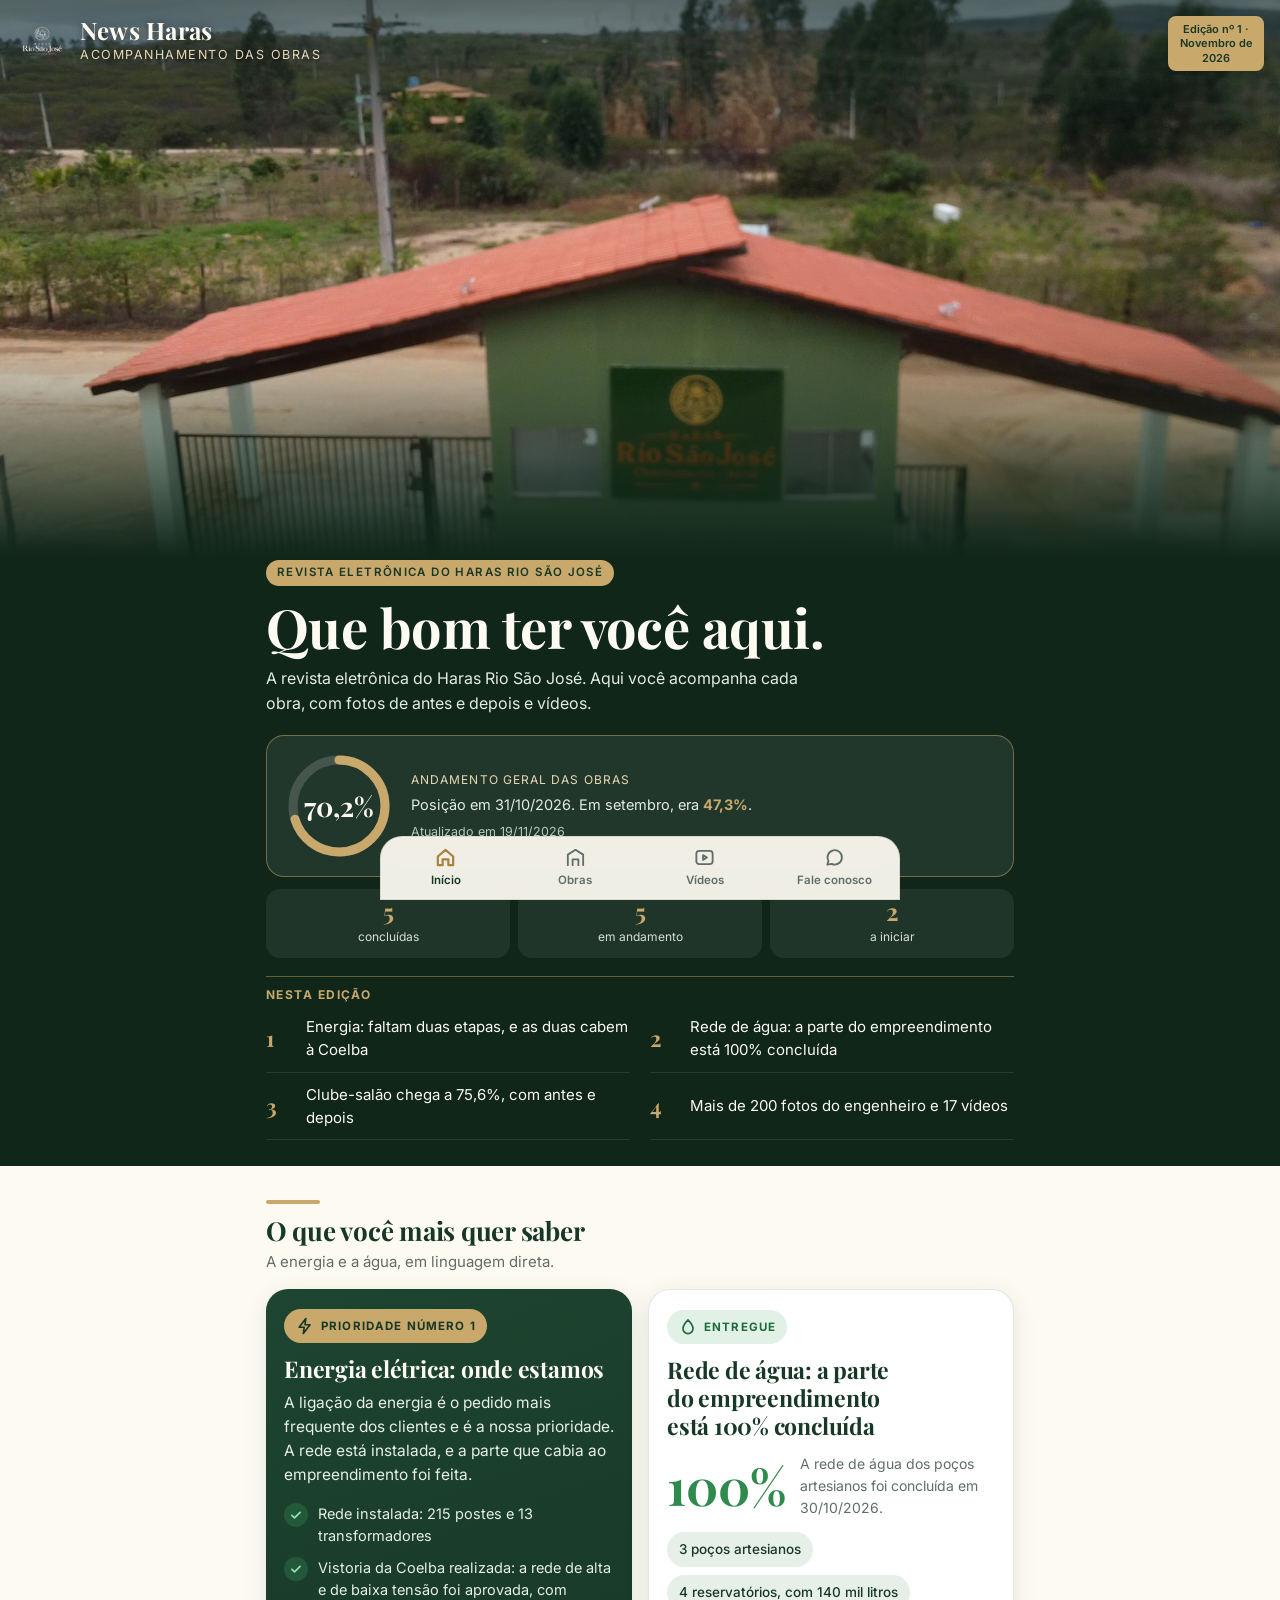
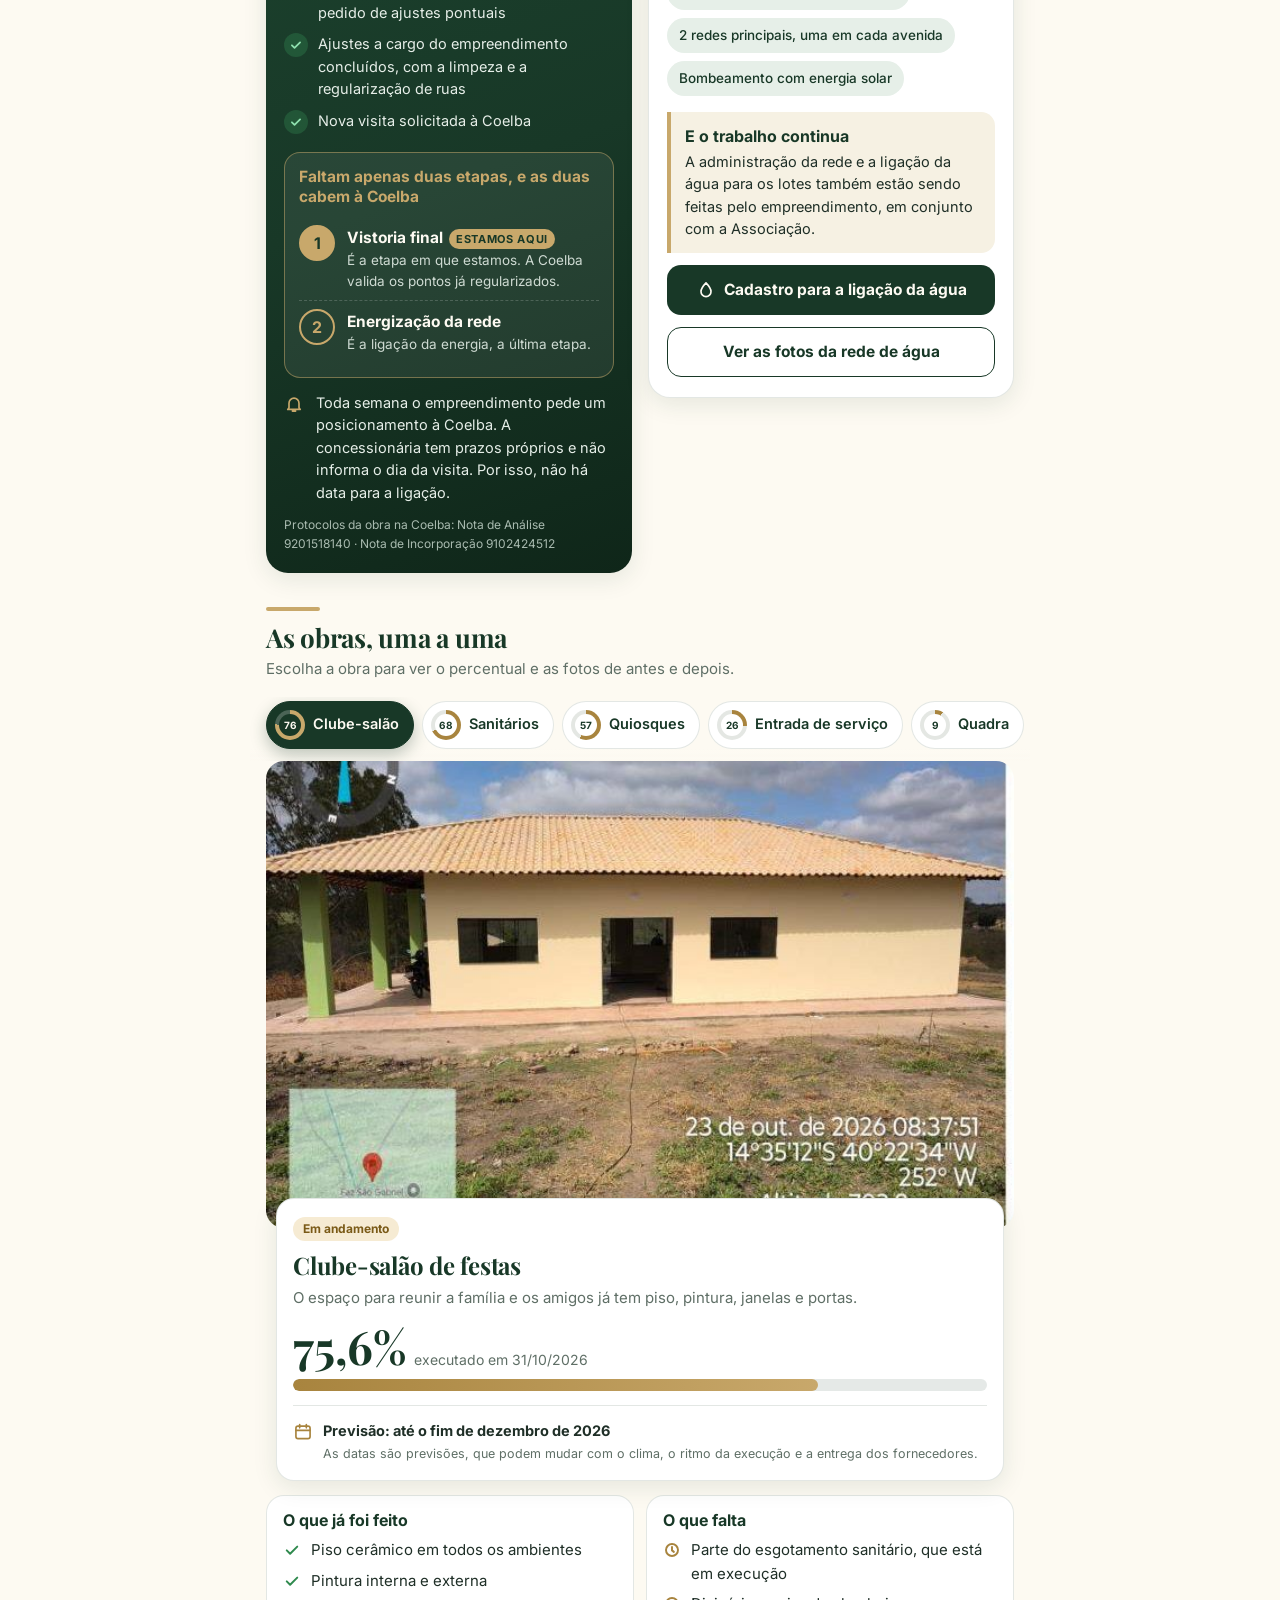
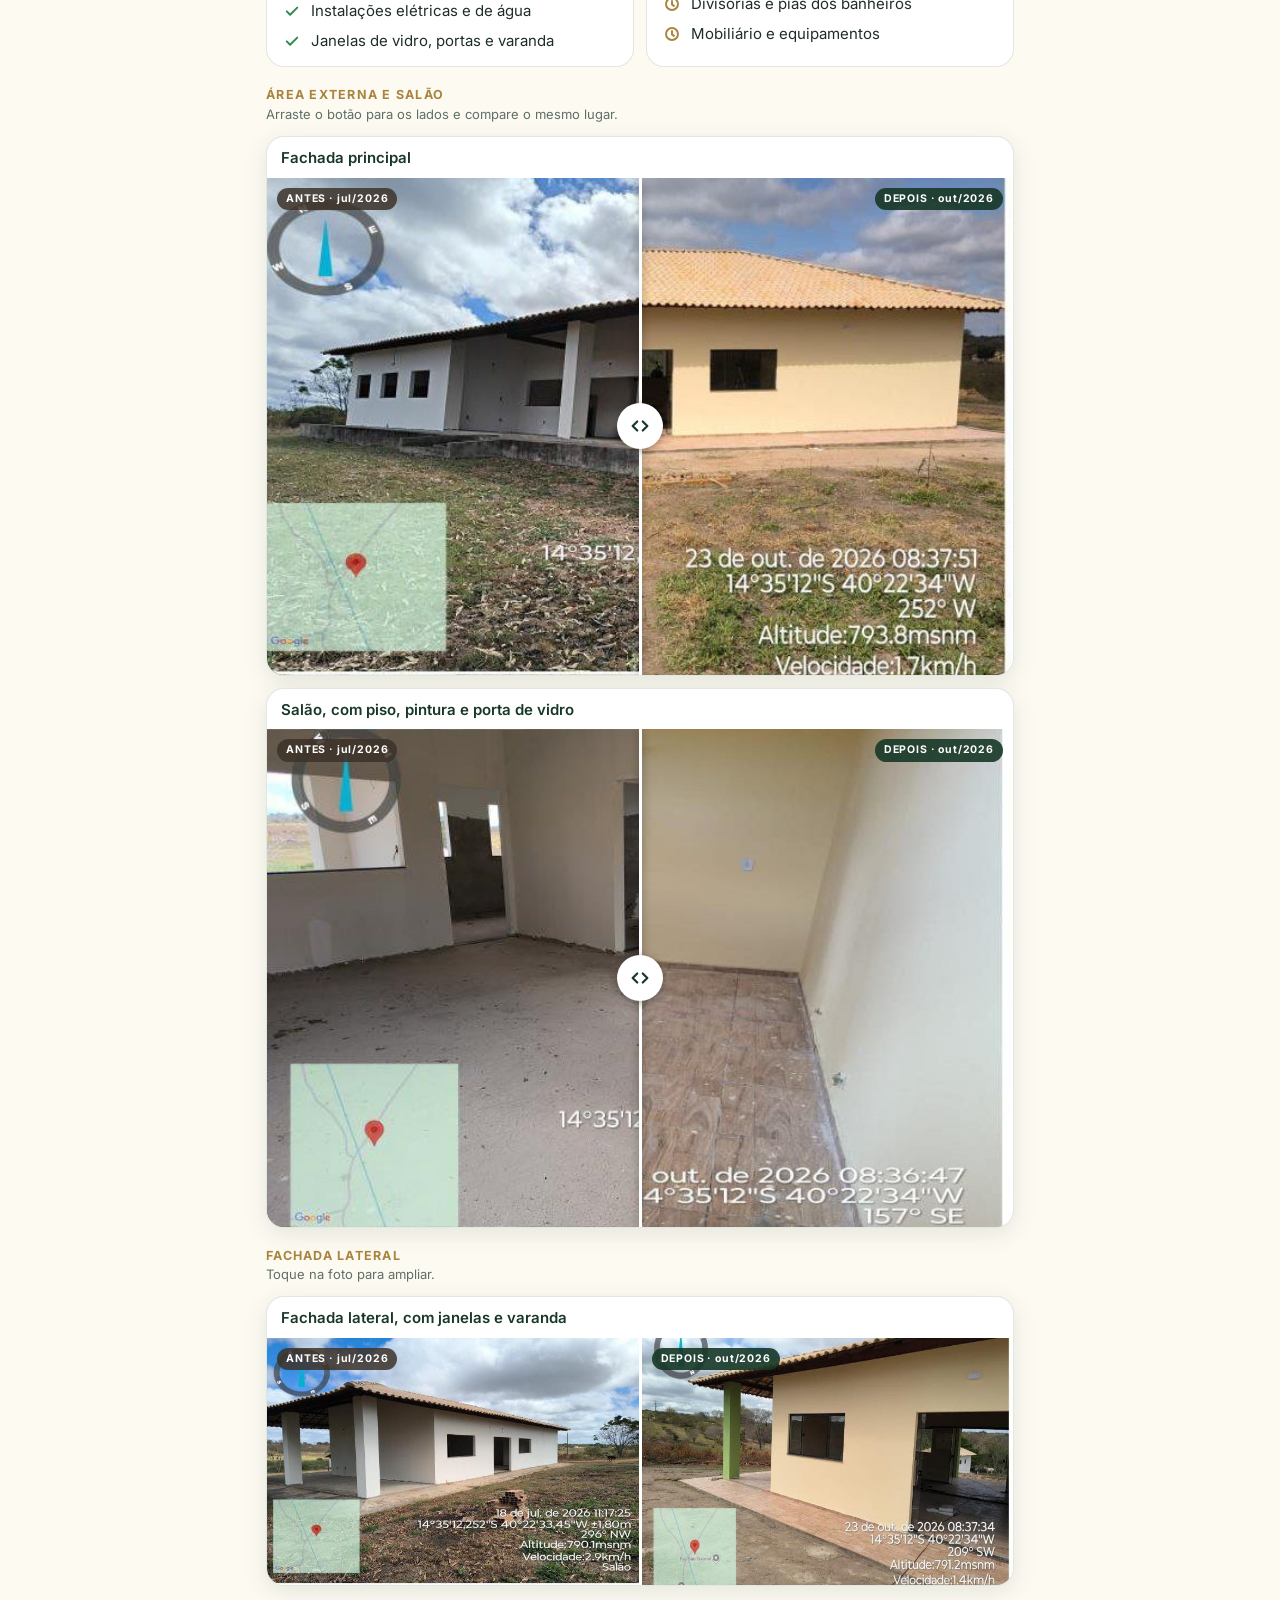
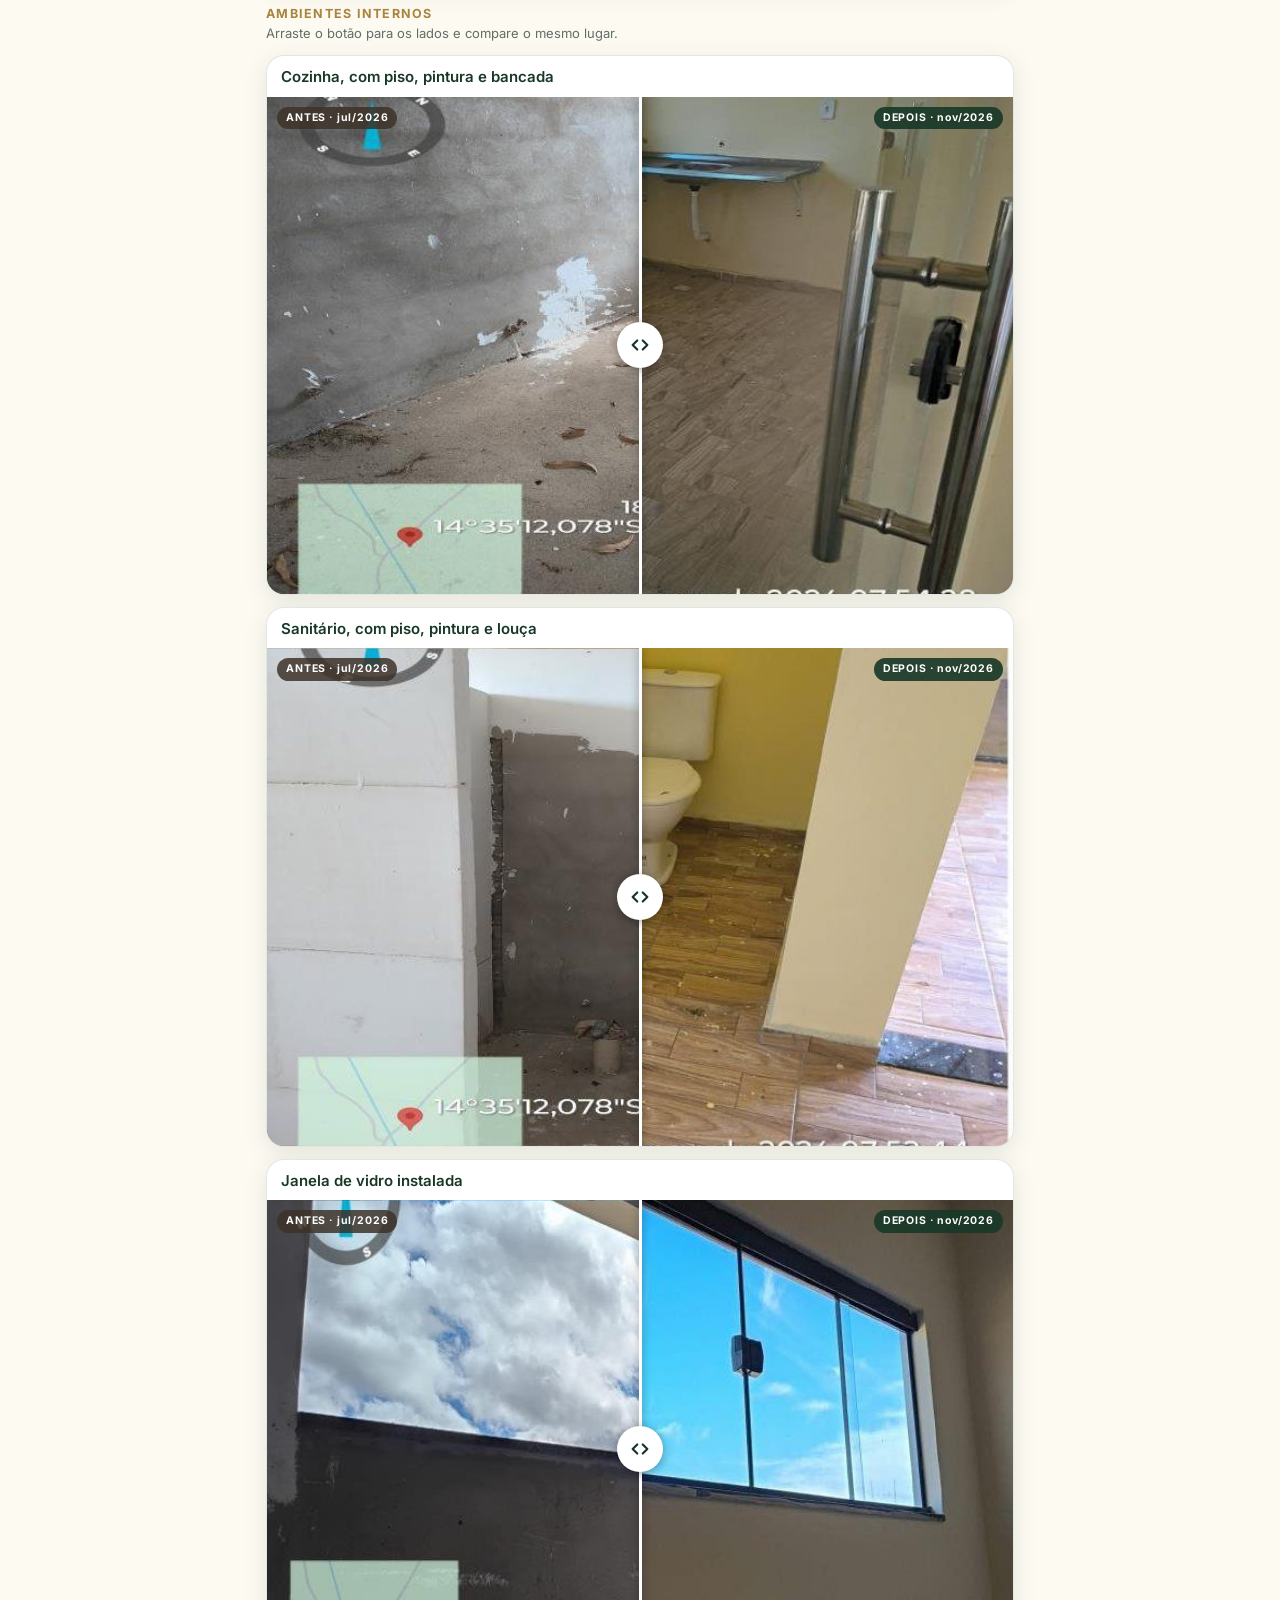
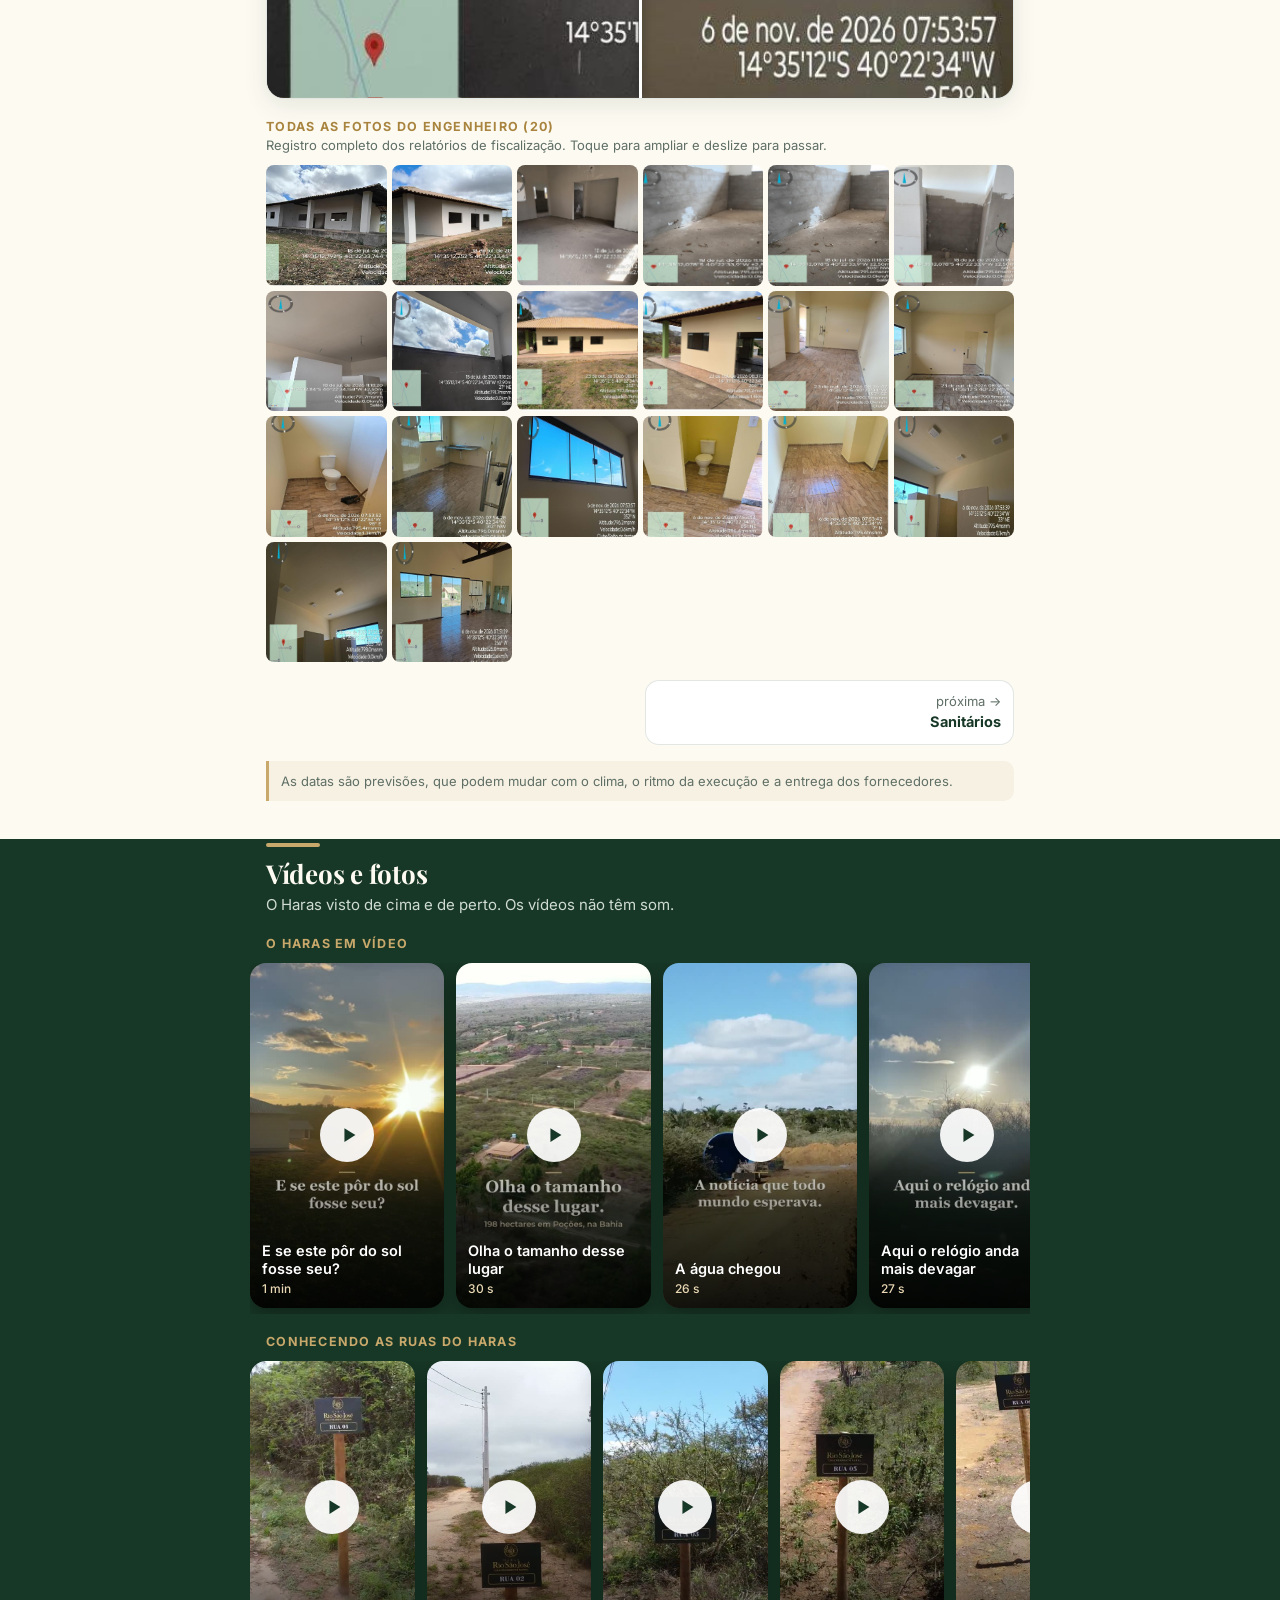
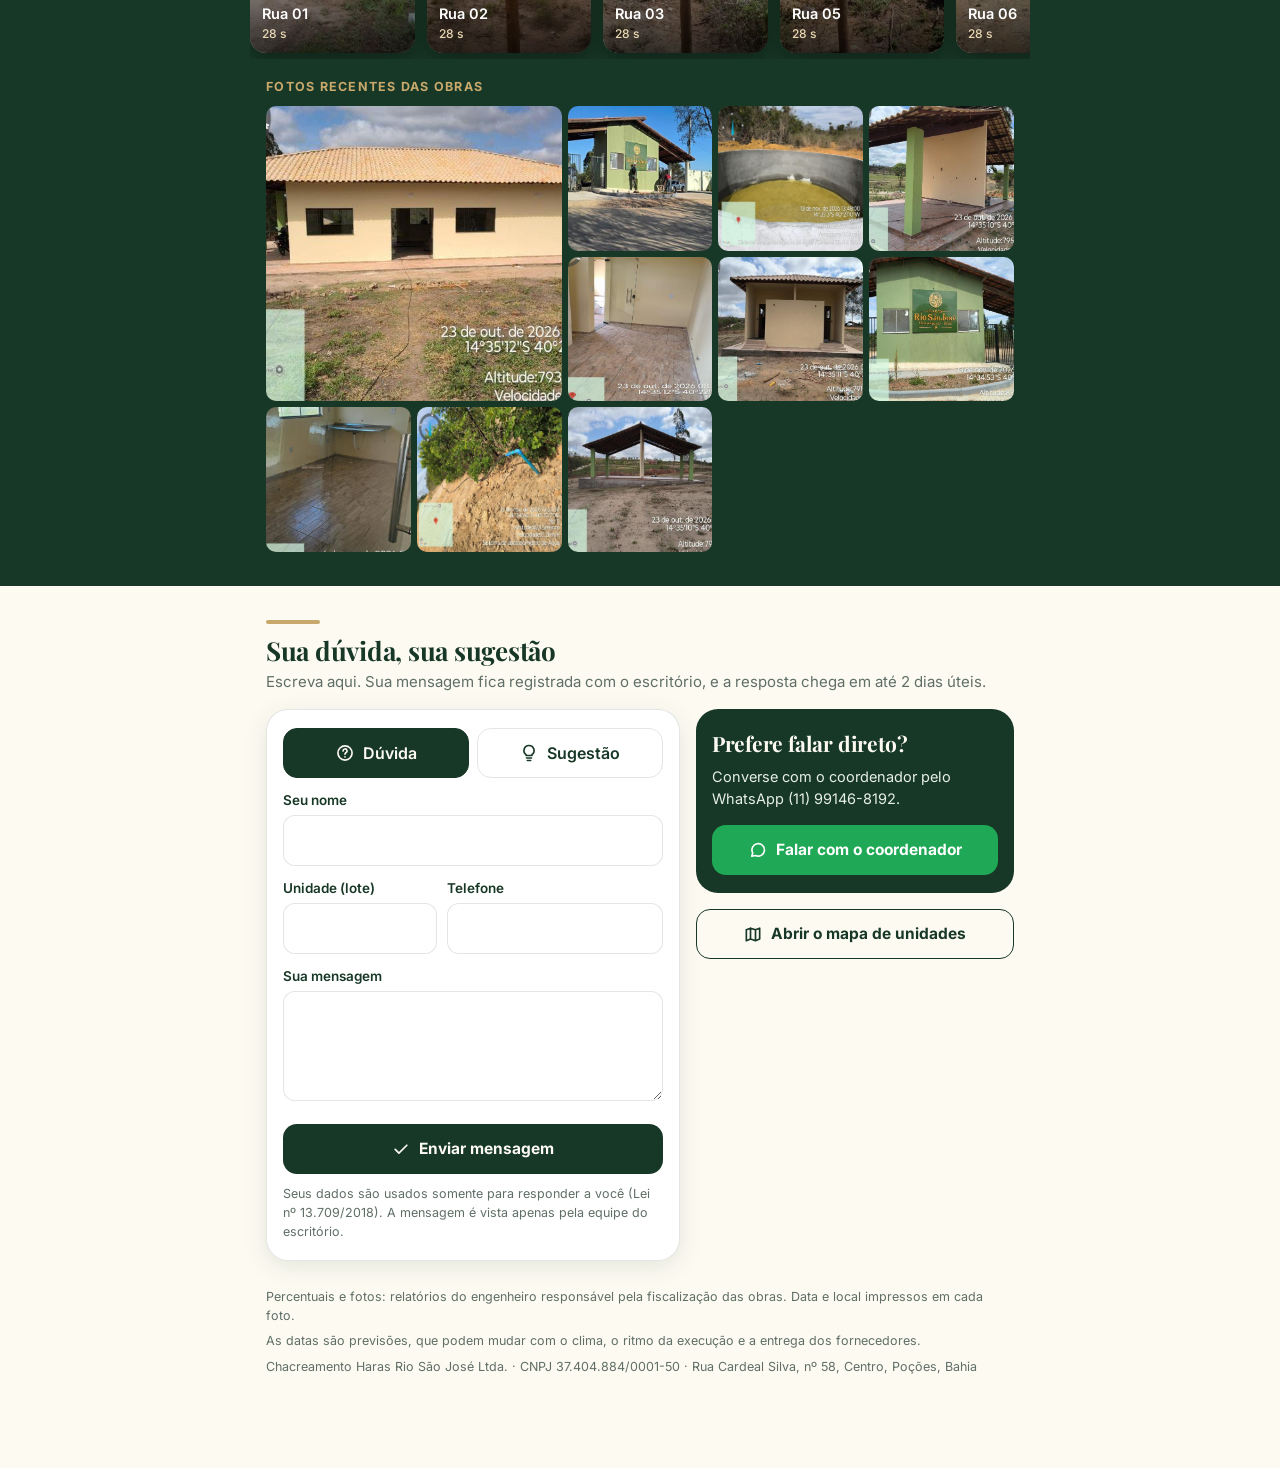
==== index.html @ e9352839 "News Haras: primeira edição (novembro de 2026) Co-Authored-By: Claude Fable 5.2 <noreply@anthropic.c" ====
<!doctype html>
<html lang="pt-BR">
<head>
  <meta charset="utf-8">
  <meta name="viewport" content="width=device-width, initial-scale=1, viewport-fit=cover">
  <title>News Haras · Acompanhamento das obras</title>
  <meta name="description" content="Acompanhe o andamento das obras do Chacreamento Haras Rio São José, com fotos de antes e depois e vídeos.">
  <meta name="theme-color" content="#183827">
  <meta property="og:title" content="News Haras: acompanhe as obras do Haras Rio São José">
  <meta property="og:description" content="O andamento de cada obra, com fotos de antes e depois e vídeos.">
  <meta property="og:image" content="assets/capa.jpg">
  <link rel="icon" href="assets/favicon.png">
  <link rel="preconnect" href="https://fonts.googleapis.com">
  <link rel="preconnect" href="https://fonts.gstatic.com" crossorigin>
  <link href="https://fonts.googleapis.com/css2?family=Playfair+Display:wght@600;700&family=Inter:wght@400;500;600;700&display=swap" rel="stylesheet">
  <link rel="stylesheet" href="css/app.css?v=20261119c">
</head>
<body>
  <main id="tela"></main>
  <footer class="rodape">
    <p id="rodape-fonte"></p>
    <p id="rodape-ressalva"></p>
    <p>Chacreamento Haras Rio São José Ltda. · CNPJ 37.404.884/0001-50 · Rua Cardeal Silva, nº 58, Centro, Poções, Bahia</p>
  </footer>
  <nav class="barra-nav" aria-label="Seções">
    <a href="#inicio" data-s="inicio"><svg viewBox="0 0 24 24"><path d="M4 11l8-7 8 7v9h-5v-6h-6v6H4z"/></svg>Início</a>
    <a href="#obras" data-s="obras"><svg viewBox="0 0 24 24"><path d="M4 20V9l8-5 8 5v11M9 20v-6h6v6"/></svg>Obras</a>
    <a href="#videos" data-s="videos"><svg viewBox="0 0 24 24"><rect x="3.5" y="5" width="17" height="14" rx="3"/><path d="M10.5 9.5l4 2.5-4 2.5z"/></svg>Vídeos</a>
    <a href="#contato" data-s="contato"><svg viewBox="0 0 24 24"><path d="M4.5 19.5l1.2-4A7.5 7.5 0 1 1 9 18.6z"/></svg>Fale conosco</a>
  </nav>
  <div class="modal" id="modal" hidden><button class="fechar" aria-label="Fechar">×</button><button class="seta e" data-passar="-1" aria-label="Foto anterior">‹</button><div class="palco"></div><button class="seta d" data-passar="1" aria-label="Próxima foto">›</button><p class="leg"></p></div>
  <noscript><p style="padding:24px">Para ver o andamento das obras, ative o JavaScript do navegador.</p></noscript>
  <script src="js/app.js?v=20261119c"></script>
</body>
</html>
---- css/app.css ----
/* Obras do Haras Rio São José — app do cliente. Celular primeiro (390 px). */
:root {
  --verde: #183827; --verde-2: #24513A; --verde-3: #0f2619; --verde-claro: #E6EFE8;
  --marfim: #FDFAF2; --areia: #F6F1E3; --dourado: #C8A86B; --dourado-forte: #A8843E; --dourado-claro: #E9D8B4;
  --texto: #1f2f27; --suave: #5f6f66; --linha: rgba(24, 56, 39, .12); --papel: #fff;
  --ok: #2F8A4E; --zap: #1FA855; --raio: 18px; --sombra: 0 6px 24px rgba(24, 56, 39, .10);
  --titulo: "Playfair Display", Georgia, serif;
  --corpo: "Inter", system-ui, -apple-system, "Segoe UI", Roboto, sans-serif;
  --nav: 64px;
}
*, *::before, *::after { box-sizing: border-box; }
html { -webkit-text-size-adjust: 100%; scroll-behavior: smooth; scroll-padding-top: 12px; }
body { margin: 0; background: var(--marfim); color: var(--texto); font: 16px/1.55 var(--corpo); padding-bottom: calc(var(--nav) + env(safe-area-inset-bottom)); }
img { max-width: 100%; display: block; }
h1, h2, h3 { font-family: var(--titulo); color: var(--verde); letter-spacing: -.01em; margin: 0; text-wrap: balance; }
p { margin: 0; }
button { font: inherit; color: inherit; }
.miolo { max-width: 780px; margin: 0 auto; padding: 0 16px; }
svg.i { width: 20px; height: 20px; fill: none; stroke: currentColor; stroke-width: 2; stroke-linecap: round; stroke-linejoin: round; flex: none; }

/* ---------- capa ---------- */
.capa { position: relative; color: var(--marfim); background: var(--verde-3); overflow: hidden; }
.capa .foto { aspect-ratio: 4 / 3.3; max-height: 62svh; width: 100%; background: #223 center 42%/cover no-repeat; position: relative; }
.capa .foto::after { content: ""; position: absolute; inset: 0; background: linear-gradient(180deg, rgba(10, 26, 18, .6) 0%, rgba(10, 26, 18, 0) 30%, rgba(10, 26, 18, 0) 62%, var(--verde-3) 100%); }
.capa .topo { position: absolute; top: 0; left: 0; right: 0; display: flex; align-items: center; gap: 12px; padding: 16px; }
.capa .topo img { width: 52px; height: 52px; object-fit: contain; filter: drop-shadow(0 2px 6px rgba(0, 0, 0, .5)); }
.capa .topo b { display: block; font: 700 18px/1.2 var(--titulo); text-shadow: 0 1px 8px rgba(0, 0, 0, .6); }
.capa .topo small { display: block; font-size: 12px; color: var(--dourado-claro); text-shadow: 0 1px 6px rgba(0, 0, 0, .7); }
.capa .dentro { position: relative; margin-top: -34px; padding: 0 16px 26px; max-width: 780px; width: 100%; margin: 0 auto; }
.capa .etiqueta { display: inline-block; font: 600 11.5px/1 var(--corpo); letter-spacing: .12em; text-transform: uppercase; color: var(--verde); background: var(--dourado); padding: 7px 11px; border-radius: 99px; }
.capa h1 { color: var(--marfim); font-size: clamp(32px, 9vw, 46px); line-height: 1.08; margin-top: 12px; }
.capa .frase { margin-top: 10px; color: #e3ebe5; font-size: 16px; max-width: 34em; }
.geral { margin-top: 20px; display: grid; grid-template-columns: 112px 1fr; gap: 16px; align-items: center; background: rgba(255, 255, 255, .08); border: 1px solid rgba(200, 168, 107, .5); border-radius: var(--raio); padding: 14px 16px; -webkit-backdrop-filter: blur(8px); backdrop-filter: blur(8px); }
.anel { position: relative; width: 112px; height: 112px; }
.anel svg { width: 100%; height: 100%; transform: rotate(-90deg); }
.anel circle { fill: none; stroke-width: 9; }
.anel .fundo { stroke: rgba(255, 255, 255, .16); }
.anel .frente { stroke: var(--dourado); stroke-linecap: round; transition: stroke-dashoffset 1.6s cubic-bezier(.2, .7, .2, 1); }
.anel b { position: absolute; inset: 0; display: grid; place-items: center; font: 700 27px/1 var(--titulo); color: var(--marfim); font-variant-numeric: tabular-nums; }
.geral .rot { font-size: 12px; letter-spacing: .09em; text-transform: uppercase; color: var(--dourado-claro); }
.geral .txt { font-size: 14.5px; color: #e3ebe5; margin-top: 4px; }
.geral .txt b { color: var(--dourado); }
.geral .dat { font-size: 12.5px; color: #b9c8be; margin-top: 6px; }
.contagem { display: grid; grid-template-columns: repeat(3, 1fr); gap: 8px; margin-top: 12px; }
.contagem div { background: rgba(255, 255, 255, .07); border-radius: 14px; padding: 10px 8px; text-align: center; }
.contagem b { display: block; font: 700 24px/1 var(--titulo); color: var(--dourado); }
.contagem span { font-size: 12px; color: #d5dfd8; }

/* ---------- seções ---------- */
section.bloco { padding-top: 34px; }
.cab h2 { font-size: 26px; line-height: 1.15; }
.cab p { color: var(--suave); font-size: 15px; margin-top: 4px; }
.fio-ouro { width: 54px; height: 4px; border-radius: 4px; background: var(--dourado); margin-bottom: 12px; }

/* ---------- destaques ---------- */
.destaque { margin-top: 16px; border-radius: 22px; padding: 20px 18px; box-shadow: var(--sombra); }
.destaque .sel { display: inline-flex; align-items: center; gap: 6px; font: 700 11.5px/1 var(--corpo); letter-spacing: .1em; text-transform: uppercase; padding: 7px 11px; border-radius: 99px; }
.destaque h3 { font-size: 23px; line-height: 1.2; margin-top: 12px; }
.destaque .lead { margin-top: 8px; font-size: 15.5px; }
.destaque.energia { background: linear-gradient(160deg, #1d4530, var(--verde) 55%, var(--verde-3)); color: #e6eee8; }
.destaque.energia h3 { color: var(--marfim); }
.destaque.energia .sel { background: var(--dourado); color: var(--verde); }
.feitos { list-style: none; margin: 16px 0 0; padding: 0; display: grid; gap: 9px; }
.feitos li { display: grid; grid-template-columns: 24px 1fr; gap: 10px; font-size: 14.5px; }
.feitos li i { width: 24px; height: 24px; border-radius: 50%; background: rgba(58, 157, 93, .28); display: grid; place-items: center; color: #8fe0ae; }
.feitos li i svg { width: 14px; height: 14px; stroke-width: 3; }
.duas-etapas { margin-top: 18px; background: rgba(255, 255, 255, .07); border: 1px solid rgba(200, 168, 107, .5); border-radius: 16px; padding: 14px; }
.duas-etapas h4 { margin: 0 0 10px; font: 700 15.5px/1.3 var(--corpo); color: var(--dourado); }
.etapa { display: grid; grid-template-columns: 36px 1fr; gap: 12px; align-items: start; padding: 8px 0; }
.etapa + .etapa { border-top: 1px dashed rgba(255, 255, 255, .18); }
.etapa .n { width: 36px; height: 36px; border-radius: 50%; border: 2px solid var(--dourado); color: var(--dourado); display: grid; place-items: center; font: 700 16px/1 var(--corpo); }
.etapa.atual .n { background: var(--dourado); color: var(--verde); box-shadow: 0 0 0 0 rgba(200, 168, 107, .6); animation: pulso 2.2s infinite; }
.etapa b { color: var(--marfim); font-size: 15.5px; }
.etapa span { display: block; font-size: 13.5px; color: #cfdbd3; }
.etapa em { font-style: normal; font-size: 11px; font-weight: 700; letter-spacing: .06em; text-transform: uppercase; color: var(--verde); background: var(--dourado); border-radius: 99px; padding: 3px 7px; margin-left: 6px; }
@keyframes pulso { 70% { box-shadow: 0 0 0 12px rgba(200, 168, 107, 0); } 100% { box-shadow: 0 0 0 0 rgba(200, 168, 107, 0); } }
.semana { margin-top: 14px; display: grid; grid-template-columns: 22px 1fr; gap: 10px; font-size: 14.5px; color: #e6eee8; }
.semana svg { color: var(--dourado); margin-top: 2px; }
.proto { margin-top: 12px; font-size: 12px; color: #a9bbb0; }

.destaque.agua { background: var(--papel); border: 1px solid var(--linha); }
.destaque.agua .sel { background: #E1F1E6; color: #1e6b3f; }
.cem { display: flex; align-items: center; gap: 14px; margin-top: 14px; }
.cem b { font: 700 50px/1 var(--titulo); color: var(--ok); }
.cem span { font-size: 14px; color: var(--suave); }
.chips { display: flex; flex-wrap: wrap; gap: 8px; margin-top: 14px; }
.chips span { background: var(--verde-claro); color: var(--verde); font-size: 13.5px; font-weight: 500; border-radius: 99px; padding: 7px 12px; }
.agora { margin-top: 16px; background: var(--areia); border-left: 4px solid var(--dourado); border-radius: 0 14px 14px 0; padding: 12px 14px; }
.agora b { display: block; color: var(--verde); }
.agora p { font-size: 14.5px; margin-top: 2px; }

.botao { display: inline-flex; align-items: center; justify-content: center; gap: 8px; min-height: 50px; padding: 12px 18px; border-radius: 14px; border: 0; font-weight: 700; font-size: 15.5px; text-decoration: none; cursor: pointer; width: 100%; }
.botao.ouro { background: var(--dourado); color: var(--verde); }
.botao.verde { background: var(--verde); color: var(--marfim); }
.botao.zap { background: var(--zap); color: #fff; }
.botao.linha { background: transparent; color: var(--verde); border: 1.5px solid var(--verde); }
.botao + .botao, .agora + .botao { margin-top: 12px; }

/* ---------- abas das obras ---------- */
.abas { display: flex; gap: 8px; overflow-x: auto; margin: 16px -16px 0; padding: 4px 16px 12px; scrollbar-width: none; scroll-snap-type: x proximity; position: sticky; top: 0; z-index: 15; background: linear-gradient(var(--marfim) 82%, rgba(253, 250, 242, 0)); }
.abas::-webkit-scrollbar { display: none; }
.aba { flex: none; scroll-snap-align: center; display: flex; align-items: center; gap: 8px; border: 1.5px solid var(--linha); background: var(--papel); border-radius: 99px; padding: 8px 14px 8px 8px; cursor: pointer; font-size: 14.5px; font-weight: 600; color: var(--verde); min-height: 46px; }
.aba .mini { width: 30px; height: 30px; border-radius: 50%; display: grid; place-items: center; font: 700 10px/1 var(--corpo); background: conic-gradient(var(--dourado-forte) calc(var(--v) * 1%), #e4e7e3 0); position: relative; color: var(--verde); }
.aba .mini::before { content: ""; position: absolute; inset: 4px; border-radius: 50%; background: var(--papel); }
.aba .mini span { position: relative; }
.aba.concluida .mini { background: var(--ok); color: #fff; }
.aba.concluida .mini::before { display: none; }
.aba.concluida .mini svg { width: 15px; height: 15px; stroke-width: 3.2; position: relative; }
.aba[aria-selected="true"] { background: var(--verde); border-color: var(--verde); color: var(--marfim); box-shadow: 0 6px 16px rgba(24, 56, 39, .28); }
.aba[aria-selected="true"] .mini::before { background: var(--verde); }
.aba[aria-selected="true"] .mini { color: var(--marfim); background: conic-gradient(var(--dourado) calc(var(--v) * 1%), rgba(255, 255, 255, .22) 0); }
.aba.concluida[aria-selected="true"] .mini { background: var(--dourado); color: var(--verde); }

.painel { animation: surge .35s ease; }
@keyframes surge { from { opacity: 0; transform: translateY(8px); } }
.heroi { border-radius: var(--raio); aspect-ratio: 16 / 10; background: var(--verde-claro) center/cover no-repeat; }
.heroi.vazio { aspect-ratio: auto; padding: 26px 16px; display: grid; place-items: center; color: var(--verde-2); text-align: center; font-size: 14px; background: repeating-linear-gradient(135deg, #eaf1ec 0 14px, #e3ece6 14px 28px); }
.heroi.vazio svg { width: 40px; height: 40px; opacity: .6; margin: 0 auto 6px; }
.ficha { background: var(--papel); border: 1px solid var(--linha); border-radius: var(--raio); box-shadow: var(--sombra); padding: 16px; margin: -30px 10px 0; position: relative; }
.heroi.vazio + .ficha { margin: 12px 0 0; }
.ficha h3 { font-size: 24px; line-height: 1.2; margin-top: 10px; }
.ficha .resumo { color: var(--suave); margin-top: 6px; font-size: 15px; }
.pctg { display: flex; align-items: baseline; gap: 8px; margin: 14px 0 8px; }
.pctg b { font: 700 46px/1 var(--titulo); color: var(--verde); font-variant-numeric: tabular-nums; }
.pctg span { color: var(--suave); font-size: 14px; }
.barra { height: 12px; border-radius: 99px; background: rgba(24, 56, 39, .11); overflow: hidden; }
.barra i { display: block; height: 100%; width: 0; border-radius: 99px; background: linear-gradient(90deg, var(--dourado-forte), var(--dourado)); transition: width 1.3s cubic-bezier(.2, .7, .2, 1); }
.barra.ok i { background: linear-gradient(90deg, #26774a, #3A9D5D); }
.previsao { display: flex; gap: 10px; align-items: flex-start; margin-top: 14px; padding-top: 14px; border-top: 1px solid var(--linha); font-size: 14.5px; }
.previsao svg { color: var(--dourado-forte); margin-top: 2px; }
.previsao small { display: block; color: var(--suave); font-size: 12.5px; margin-top: 2px; }
.selo { display: inline-flex; align-items: center; gap: 5px; font: 700 12px/1 var(--corpo); padding: 6px 10px; border-radius: 99px; }
.selo.concluida { background: #E1F1E6; color: #1e6b3f; }
.selo.execucao { background: #F6EBD3; color: #7a5a17; }
.selo.iniciar { background: #ECEEEC; color: #4f5a54; }
.selo svg { width: 13px; height: 13px; stroke-width: 3; }

.duas { display: grid; gap: 12px; margin-top: 14px; }
.caixa { background: var(--papel); border: 1px solid var(--linha); border-radius: var(--raio); padding: 14px 16px; }
.caixa h4 { margin: 0; font: 700 16px/1.3 var(--corpo); color: var(--verde); }
.caixa ul { list-style: none; margin: 8px 0 0; padding: 0; display: grid; gap: 7px; }
.caixa li { display: grid; grid-template-columns: 20px 1fr; gap: 8px; font-size: 15px; }
.caixa li svg { width: 18px; height: 18px; margin-top: 3px; stroke-width: 2.6; }
.caixa.feito li svg { color: var(--ok); }
.caixa.falta li svg { color: var(--dourado-forte); }

.sub-bloco { margin-top: 22px; }
.sub-bloco > h4 { margin: 0 0 2px; font: 700 12.5px/1 var(--corpo); letter-spacing: .1em; text-transform: uppercase; color: var(--dourado-forte); }
.dica { font-size: 13px; color: var(--suave); }
.par { margin-top: 12px; background: var(--papel); border: 1px solid var(--linha); border-radius: var(--raio); overflow: hidden; box-shadow: var(--sombra); }
.par h5 { margin: 0; font: 600 15px/1.3 var(--corpo); color: var(--verde); padding: 11px 14px 10px; }
.compara { position: relative; aspect-ratio: 3 / 2; background: #ddd; overflow: hidden; touch-action: pan-y; user-select: none; -webkit-user-select: none; --p: 50%; }
.compara img { position: absolute; inset: 0; width: 100%; height: 100%; object-fit: cover; pointer-events: none; }
.compara .antes { clip-path: inset(0 calc(100% - var(--p)) 0 0); }
.compara .fio { position: absolute; top: 0; bottom: 0; left: var(--p); width: 3px; margin-left: -1.5px; background: #fff; box-shadow: 0 0 8px rgba(0, 0, 0, .45); pointer-events: none; }
.compara .pega { position: absolute; top: 50%; left: var(--p); width: 46px; height: 46px; margin: -23px 0 0 -23px; border-radius: 50%; background: #fff; box-shadow: 0 2px 10px rgba(0, 0, 0, .35); display: grid; place-items: center; color: var(--verde); pointer-events: none; }
.compara .pega svg { width: 22px; height: 22px; stroke-width: 2.4; }
.tag { position: absolute; top: 10px; font: 700 10.5px/1 var(--corpo); letter-spacing: .08em; padding: 6px 9px; border-radius: 99px; color: #fff; pointer-events: none; white-space: nowrap; }
.tag.a { left: 10px; background: rgba(60, 50, 40, .84); }
.tag.d { right: 10px; background: rgba(24, 56, 39, .9); }
.compara input { position: absolute; inset: 0; width: 100%; height: 100%; opacity: 0; margin: 0; cursor: ew-resize; touch-action: pan-y; }
.compara:focus-within .pega { outline: 3px solid var(--dourado); outline-offset: 2px; }
.lado { display: grid; grid-template-columns: 1fr 1fr; gap: 3px; }
.lado button, .grade button { position: relative; border: 0; padding: 0; background: #ddd; cursor: zoom-in; aspect-ratio: 3 / 2; overflow: hidden; display: block; width: 100%; }
.lado img, .grade img { width: 100%; height: 100%; object-fit: cover; }
.lado .tag.d { right: auto; left: 10px; }
.grade { display: grid; grid-template-columns: 1fr 1fr; gap: 10px; margin-top: 12px; }
.grade figure { margin: 0; background: var(--papel); border: 1px solid var(--linha); border-radius: 14px; overflow: hidden; }
.grade.retrato button { aspect-ratio: 3 / 4; }
.grade figcaption { font-size: 13px; padding: 8px 10px; color: var(--verde); font-weight: 600; }
.nota { margin-top: 16px; font-size: 13px; color: var(--suave); background: var(--areia); border-left: 3px solid var(--dourado); padding: 10px 12px; border-radius: 0 10px 10px 0; }
.passa { display: grid; grid-template-columns: 1fr 1fr; gap: 10px; margin-top: 18px; }
.passa button { border: 1.5px solid var(--linha); background: var(--papel); border-radius: 14px; padding: 10px 12px; text-align: left; cursor: pointer; font-size: 13px; color: var(--suave); min-height: 56px; }
.passa button b { display: block; color: var(--verde); font-size: 14.5px; }
.passa button:last-child { text-align: right; }
.passa button:disabled { visibility: hidden; }

/* ---------- vídeos e fotos ---------- */
.fundo-verde { background: var(--verde); margin-top: 38px; padding: 4px 0 34px; }
.fundo-verde .cab h2 { color: var(--marfim); }
.fundo-verde .cab p { color: #cfdbd3; }
.fundo-verde .rot2 { margin: 22px 0 0; font: 700 12.5px/1 var(--corpo); letter-spacing: .1em; text-transform: uppercase; color: var(--dourado); }
.trilho { display: flex; gap: 12px; overflow-x: auto; margin: 12px -16px 0; padding: 0 16px 6px; scrollbar-width: none; scroll-snap-type: x mandatory; }
.trilho::-webkit-scrollbar { display: none; }
.video { flex: none; width: 46%; max-width: 210px; scroll-snap-align: start; border: 0; padding: 0; background: #0c1d14 center/cover no-repeat; border-radius: 16px; aspect-ratio: 9 / 16; position: relative; overflow: hidden; cursor: pointer; color: #fff; text-align: left; box-shadow: 0 8px 22px rgba(0, 0, 0, .35); }
.video.grande { width: 62%; max-width: 280px; }
.video::after { content: ""; position: absolute; inset: 0; background: linear-gradient(180deg, rgba(0, 0, 0, 0) 45%, rgba(0, 0, 0, .78)); }
.video .play { position: absolute; top: 50%; left: 50%; width: 54px; height: 54px; margin: -27px 0 0 -27px; border-radius: 50%; background: rgba(255, 255, 255, .92); display: grid; place-items: center; z-index: 1; color: var(--verde); }
.video .play svg { width: 22px; height: 22px; margin-left: 3px; fill: currentColor; }
.video .t { position: absolute; left: 12px; right: 12px; bottom: 12px; z-index: 1; font: 600 14.5px/1.25 var(--corpo); }
.video .t small { display: block; font-weight: 500; font-size: 12px; color: var(--dourado-claro); margin-top: 3px; }
.fotos { display: grid; grid-template-columns: repeat(3, 1fr); gap: 6px; margin-top: 12px; }
.fotos button { border: 0; padding: 0; aspect-ratio: 1; border-radius: 10px; overflow: hidden; background: #0c1d14; cursor: zoom-in; }
.fotos button:first-child { grid-column: span 2; grid-row: span 2; }
.fotos img { width: 100%; height: 100%; object-fit: cover; }

/* ---------- contato ---------- */
.form { margin-top: 16px; background: var(--papel); border: 1px solid var(--linha); border-radius: 22px; padding: 18px 16px; box-shadow: var(--sombra); }
.tipo { display: grid; grid-template-columns: 1fr 1fr; gap: 8px; }
.tipo label { position: relative; }
.tipo input { position: absolute; opacity: 0; inset: 0; }
.tipo span { display: flex; align-items: center; justify-content: center; gap: 8px; min-height: 50px; border: 1.5px solid var(--linha); border-radius: 14px; font-weight: 600; color: var(--verde); cursor: pointer; }
.tipo input:checked + span { background: var(--verde); border-color: var(--verde); color: var(--marfim); }
.tipo input:focus-visible + span { outline: 3px solid var(--dourado); outline-offset: 2px; }
.campo { display: block; margin-top: 12px; }
.campo span { display: block; font-size: 13.5px; font-weight: 600; color: var(--verde); margin-bottom: 4px; }
.campo input, .campo textarea { width: 100%; font: inherit; color: var(--texto); border: 1.5px solid var(--linha); border-radius: 12px; padding: 12px; background: #fff; }
.campo textarea { min-height: 110px; resize: vertical; }
.campo input:focus, .campo textarea:focus { outline: 0; border-color: var(--dourado-forte); box-shadow: 0 0 0 3px rgba(200, 168, 107, .3); }
.linha2 { display: grid; grid-template-columns: 1fr 1.4fr; gap: 10px; }
.form .botao { margin-top: 16px; }
.priv { font-size: 12.5px; color: var(--suave); margin-top: 10px; }
.ok-envio { margin-top: 14px; background: #E1F1E6; color: #1e6b3f; border-radius: 12px; padding: 12px 14px; font-size: 14.5px; }
.erro { margin-top: 10px; color: #a33d2e; font-size: 14px; font-weight: 600; }
.coord { margin-top: 16px; background: var(--verde); color: #e6eee8; border-radius: 22px; padding: 18px 16px; }
.coord h3 { color: var(--marfim); font-size: 21px; }
.coord p { font-size: 14.5px; margin: 6px 0 14px; }
.links { display: grid; gap: 10px; margin-top: 16px; }

/* ---------- rodapé, navegação e modal ---------- */
.rodape { max-width: 780px; margin: 0 auto; padding: 26px 16px 28px; font-size: 12.5px; color: var(--suave); display: grid; gap: 6px; }
.barra-nav { position: fixed; left: 0; right: 0; bottom: 0; z-index: 30; height: calc(var(--nav) + env(safe-area-inset-bottom)); padding-bottom: env(safe-area-inset-bottom); display: grid; grid-template-columns: repeat(4, 1fr); background: rgba(253, 250, 242, .94); -webkit-backdrop-filter: blur(12px); backdrop-filter: blur(12px); border-top: 1px solid var(--linha); }
.barra-nav a { display: flex; flex-direction: column; align-items: center; justify-content: center; gap: 3px; font-size: 11.5px; font-weight: 600; color: var(--suave); text-decoration: none; }
.barra-nav svg { width: 23px; height: 23px; fill: none; stroke: currentColor; stroke-width: 1.9; stroke-linecap: round; stroke-linejoin: round; }
.barra-nav a.ativo { color: var(--verde); }
.barra-nav a.ativo svg { stroke: var(--dourado-forte); stroke-width: 2.3; }
.modal { position: fixed; inset: 0; z-index: 50; background: rgba(6, 14, 10, .95); display: flex; flex-direction: column; align-items: center; justify-content: center; padding: 56px 10px 20px; }
.modal[hidden] { display: none; }
.modal .palco { max-width: 100%; max-height: 100%; display: flex; min-height: 0; }
.modal img, .modal video { max-width: 100%; max-height: calc(100svh - 130px); border-radius: 12px; object-fit: contain; }
.modal .leg { color: #e6eee8; font-size: 14px; margin-top: 10px; text-align: center; }
.modal .fechar { position: absolute; top: 10px; right: 10px; width: 46px; height: 46px; border-radius: 50%; border: 0; background: rgba(255, 255, 255, .14); color: #fff; font-size: 28px; line-height: 1; cursor: pointer; }
.modal .som { font-size: 12.5px; color: #a9bbb0; margin-top: 4px; }

@media (min-width: 700px) {
  .capa h1 { font-size: 54px; }
  .duas { grid-template-columns: 1fr 1fr; }
  .destaques { display: grid; grid-template-columns: 1fr 1fr; gap: 16px; align-items: start; }
  .fotos { grid-template-columns: repeat(5, 1fr); }
  .video { width: 22%; }
  .video.grande { width: 26%; }
  .contato-grade { display: grid; grid-template-columns: 1.3fr 1fr; gap: 16px; align-items: start; }
  .barra-nav { max-width: 520px; margin: 0 auto; border-radius: 22px 22px 0 0; border: 1px solid var(--linha); }
}
@media (prefers-reduced-motion: reduce) {
  html { scroll-behavior: auto; }
  .barra i, .anel .frente { transition: none; }
  .etapa.atual .n, .painel { animation: none; }
}

/* ---------- revista ---------- */
.capa .topo { align-items: flex-start; }
.capa .topo b { font-size: 24px; letter-spacing: .01em; }
.capa .topo small { font-size: 12.5px; letter-spacing: .12em; text-transform: uppercase; }
.capa .topo .edicao { margin-left: auto; font: 600 11px/1.3 var(--corpo); font-style: normal; color: var(--verde); background: var(--dourado); border-radius: 8px; padding: 6px 9px; text-align: center; max-width: 96px; }
.nesta { margin-top: 18px; border-top: 1px solid rgba(200, 168, 107, .45); padding-top: 12px; }
.nesta p { font: 700 12px/1 var(--corpo); letter-spacing: .12em; text-transform: uppercase; color: var(--dourado); margin-bottom: 4px; }
.nesta a { display: grid; grid-template-columns: 30px 1fr; gap: 10px; align-items: center; padding: 10px 0; color: var(--marfim); text-decoration: none; font-size: 15px; border-bottom: 1px solid rgba(255, 255, 255, .1); }
.nesta a b { font: 700 22px/1 var(--titulo); color: var(--dourado); }
.mosaico { display: grid; grid-template-columns: repeat(3, 1fr); gap: 5px; margin-top: 10px; }
.mosaico button { border: 0; padding: 0; aspect-ratio: 1; border-radius: 8px; overflow: hidden; background: var(--verde-claro); cursor: zoom-in; }
.mosaico img { width: 100%; height: 100%; object-fit: cover; }
.modal .seta { display: none; position: absolute; top: 50%; width: 46px; height: 64px; margin-top: -32px; border: 0; border-radius: 12px; background: rgba(255, 255, 255, .16); color: #fff; font-size: 26px; cursor: pointer; }
.modal.com-setas .seta { display: block; }
.modal .seta.e { left: 8px; } .modal .seta.d { right: 8px; }
.ok-envio .botao { margin-top: 12px; }
@media (min-width: 700px) { .mosaico { grid-template-columns: repeat(6, 1fr); } .nesta { display: grid; grid-template-columns: 1fr 1fr; column-gap: 20px; } .nesta p { grid-column: 1 / -1; } }
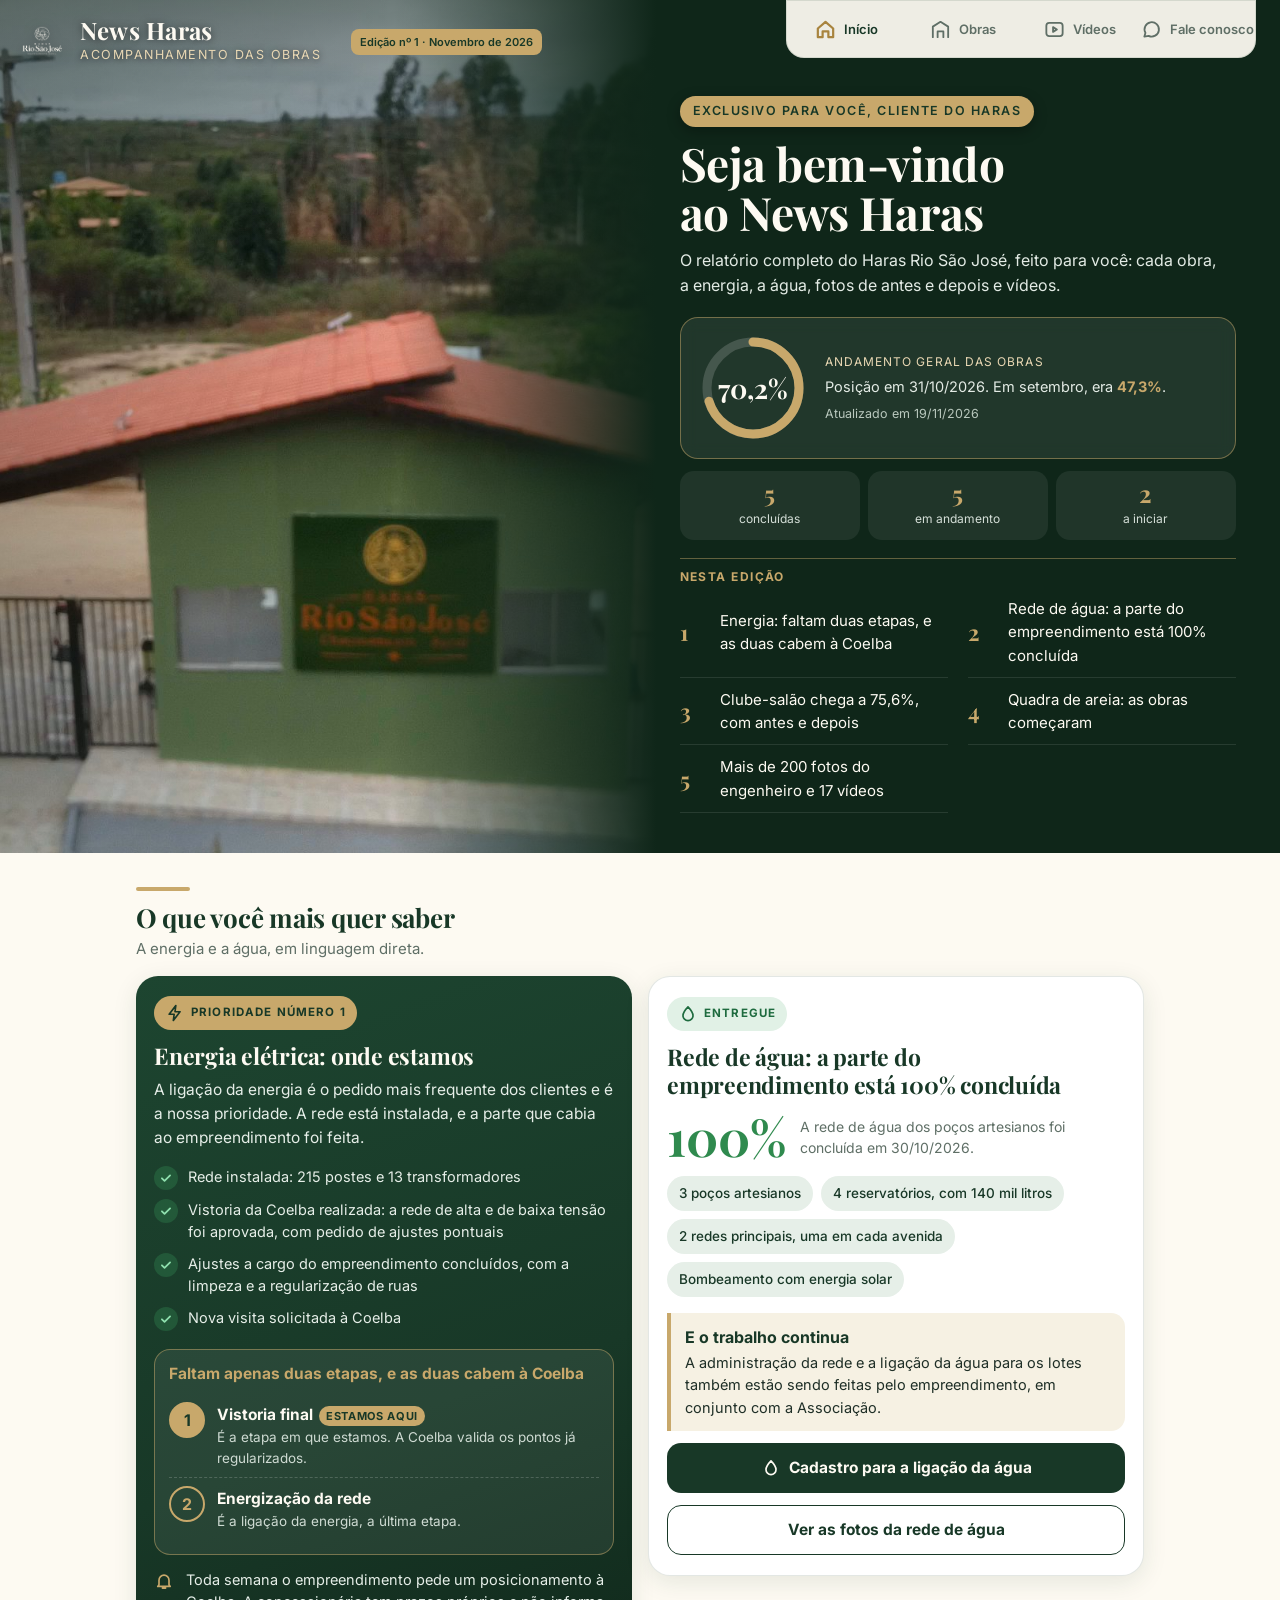
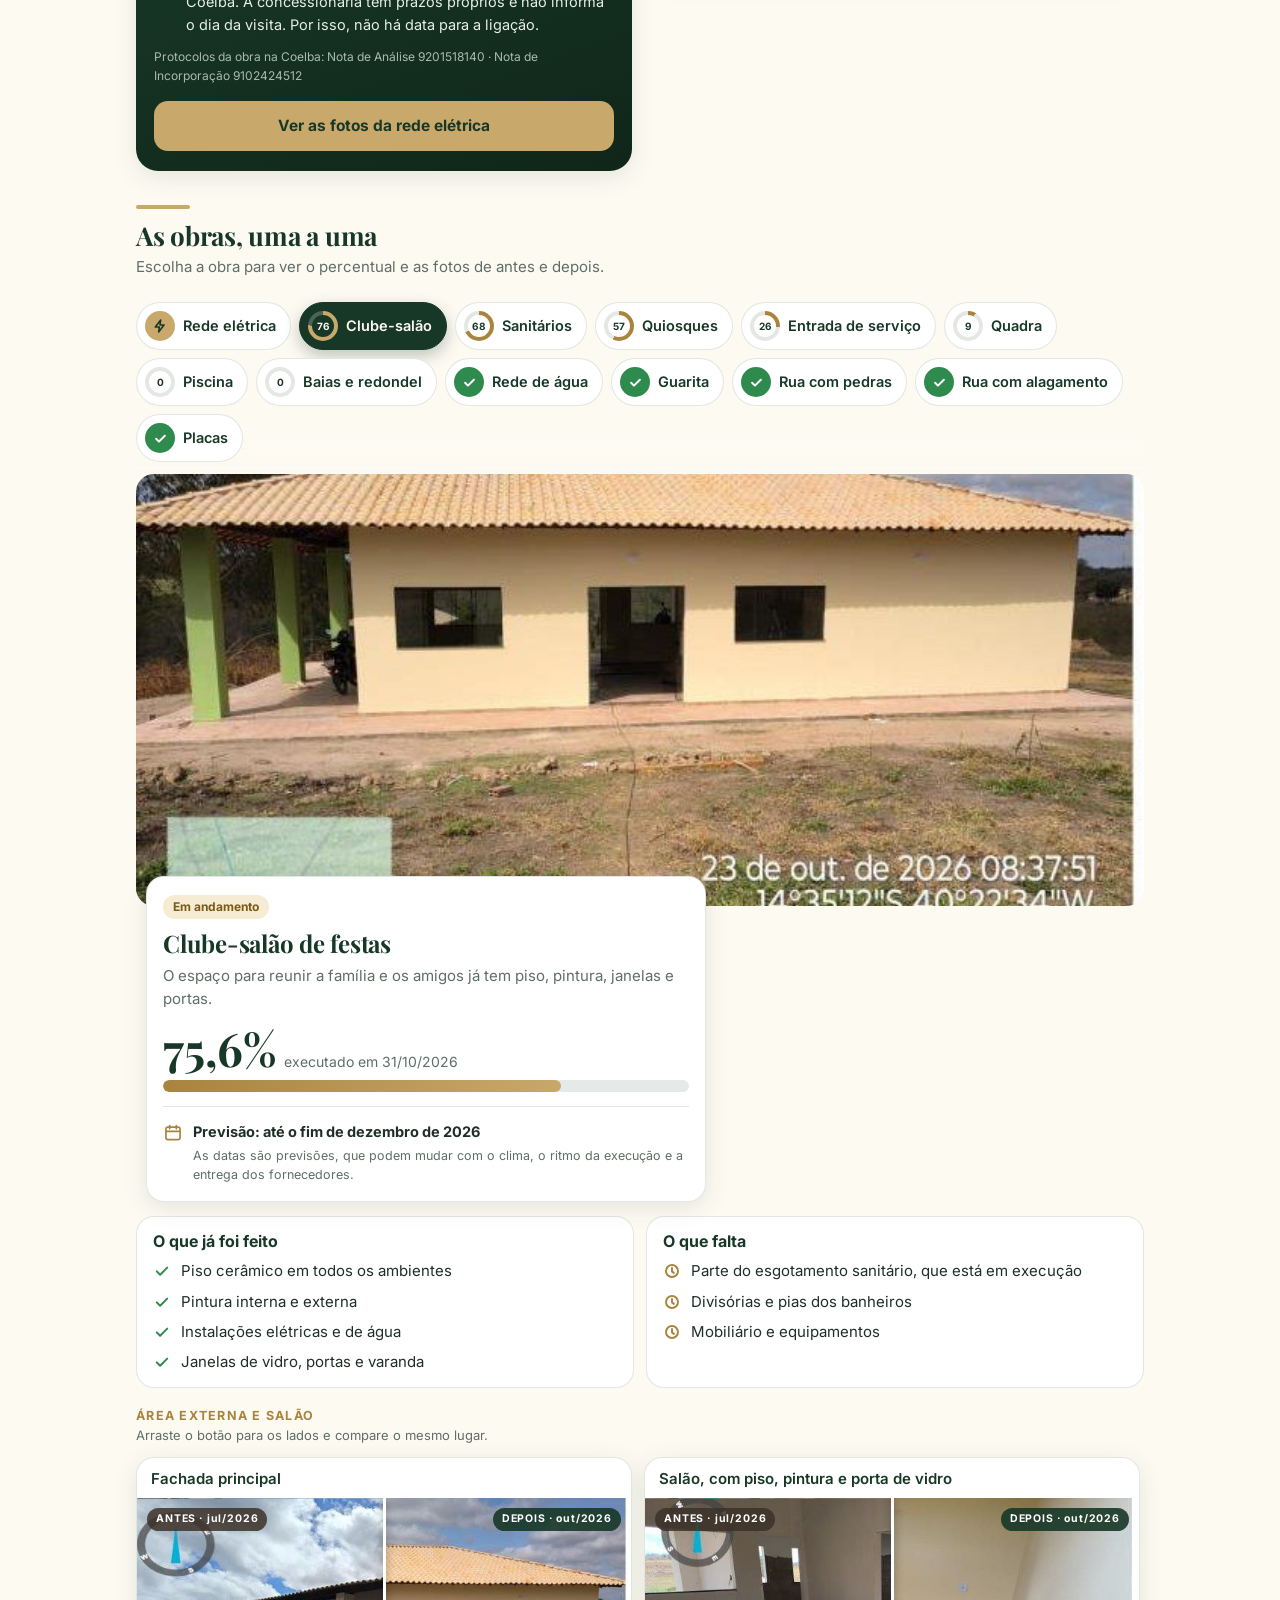
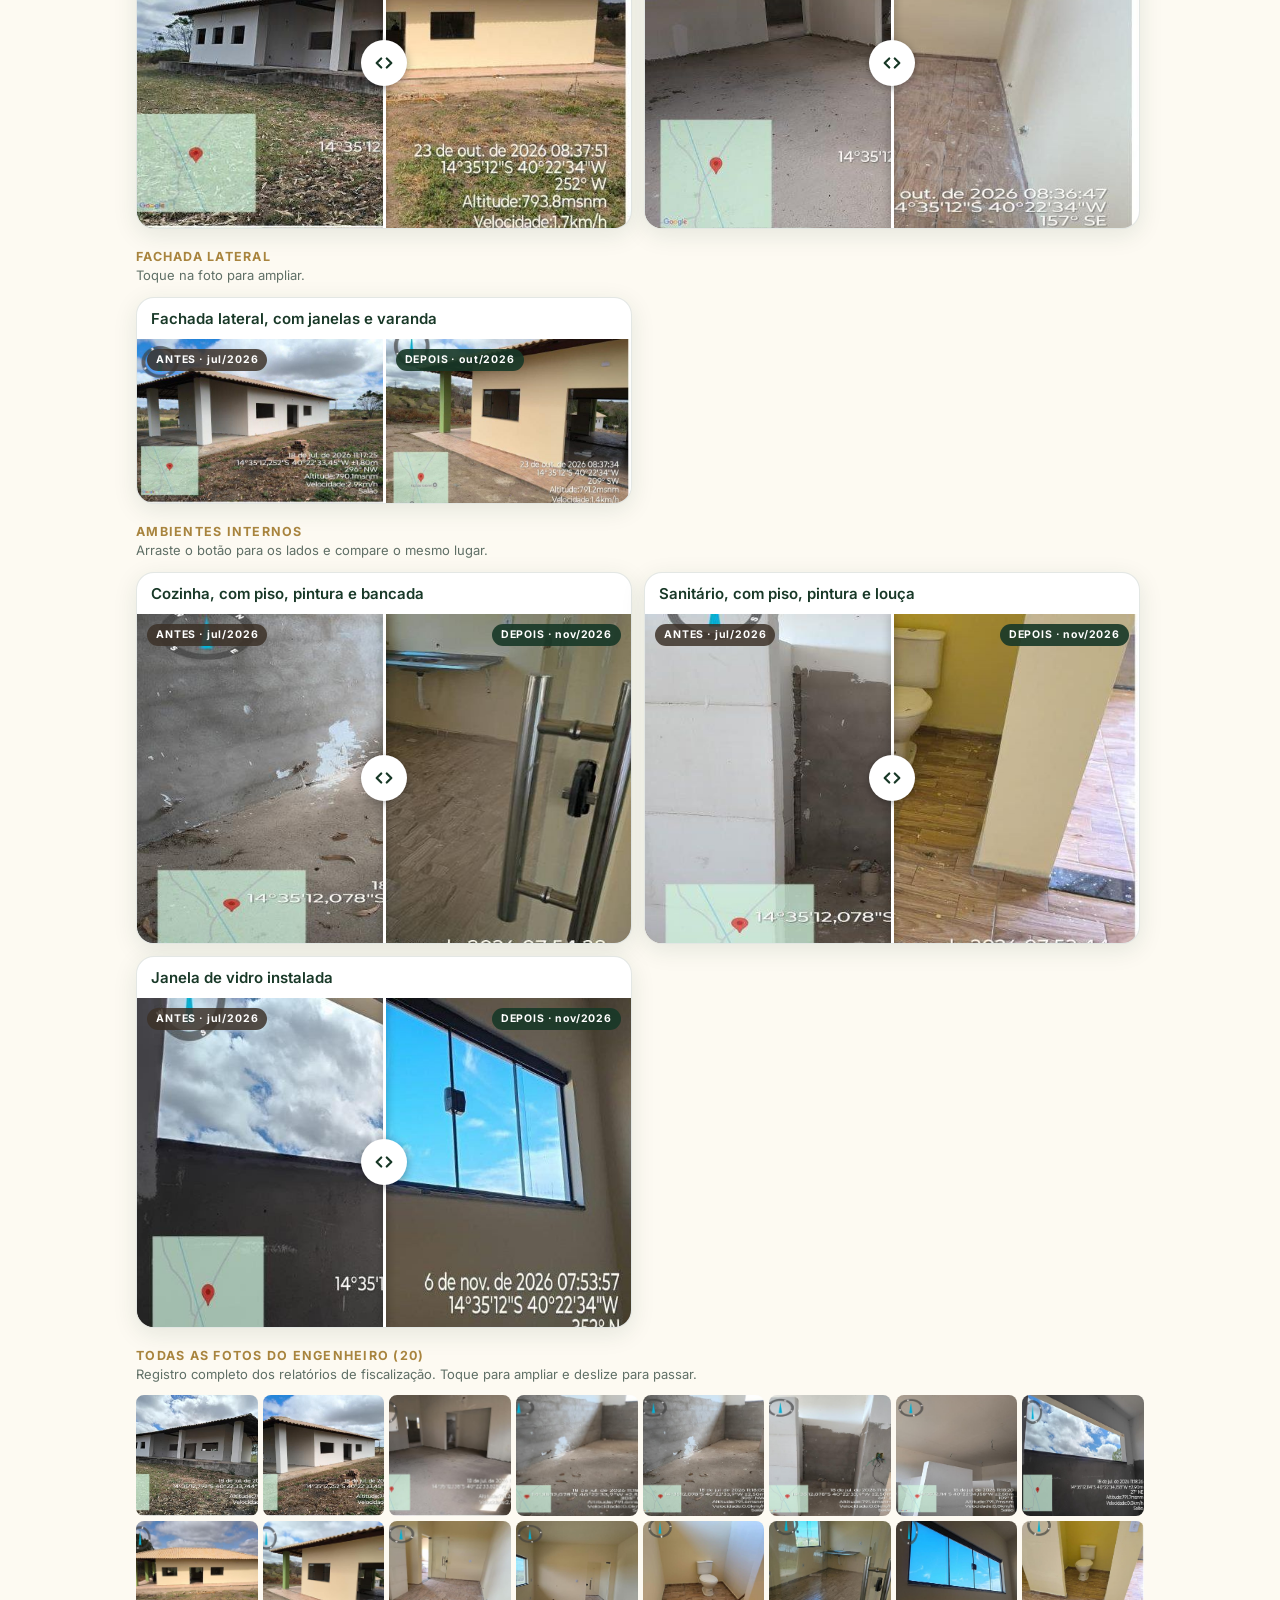
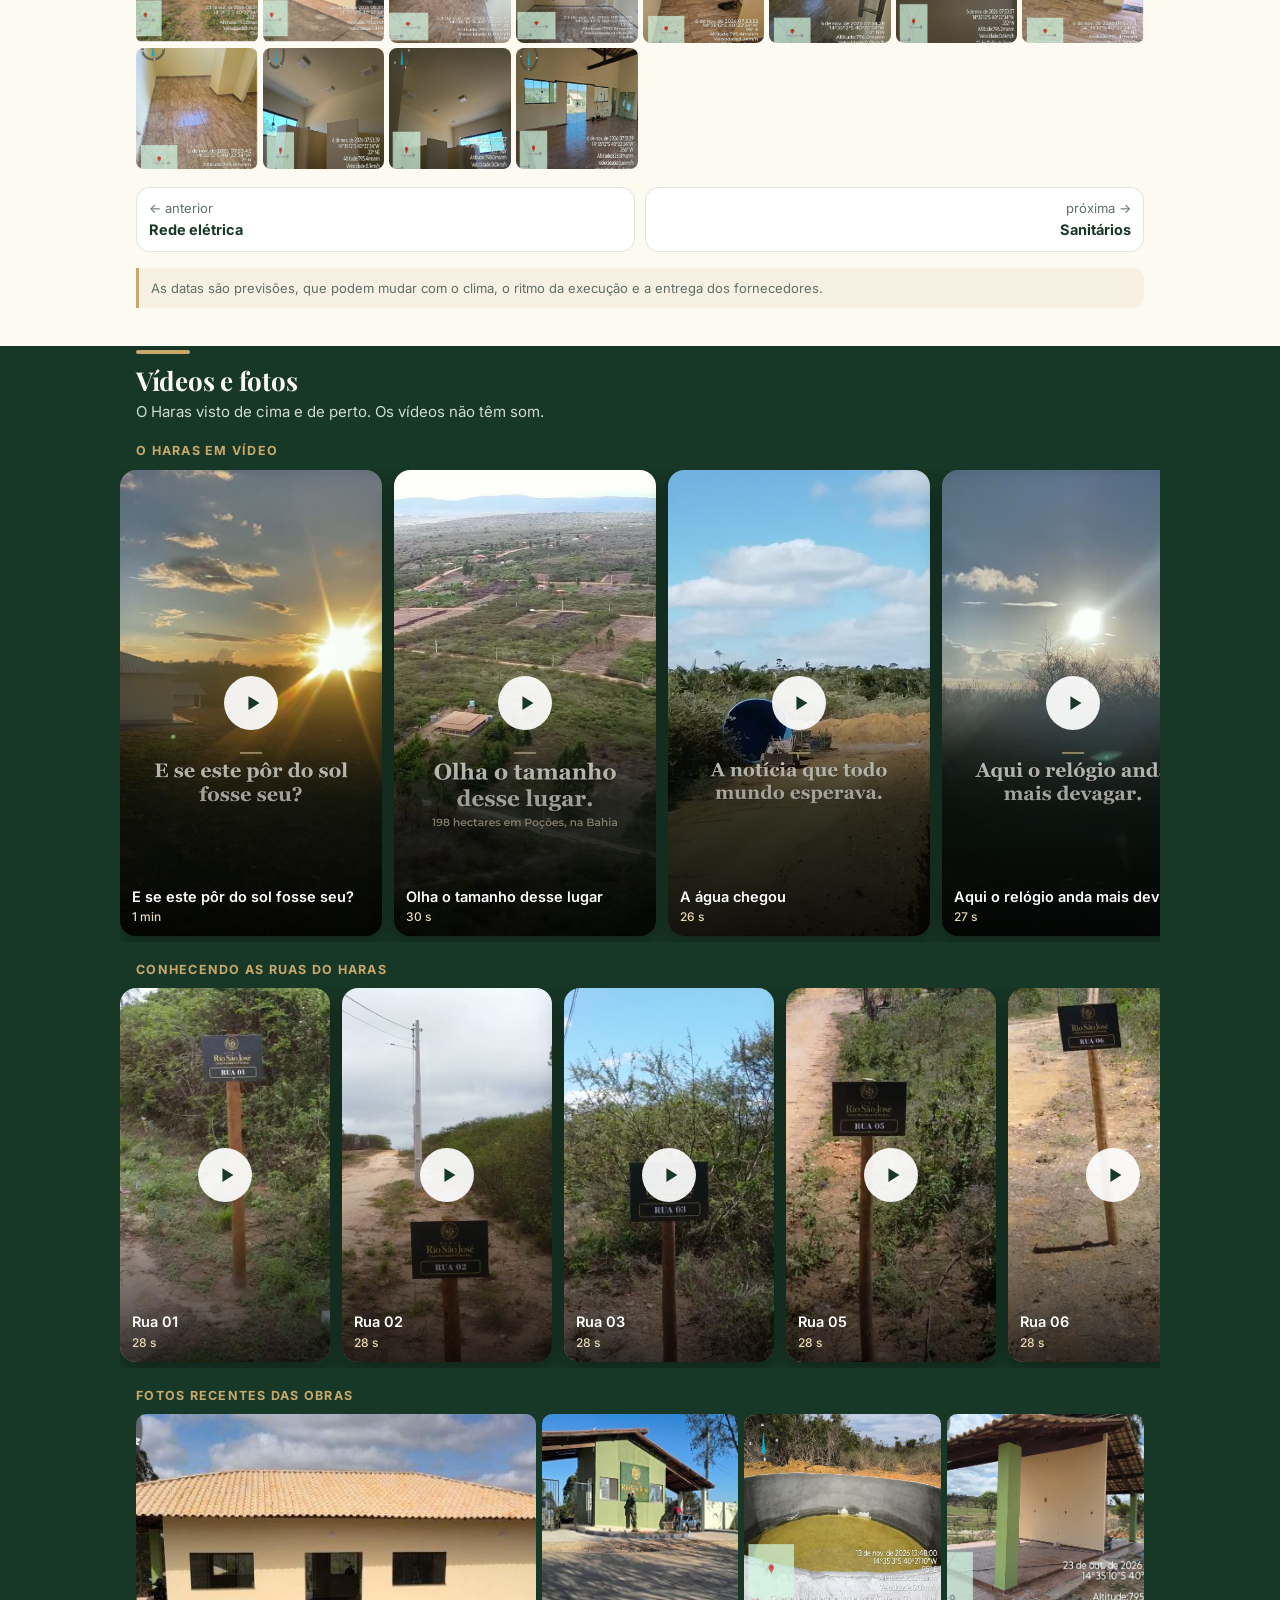
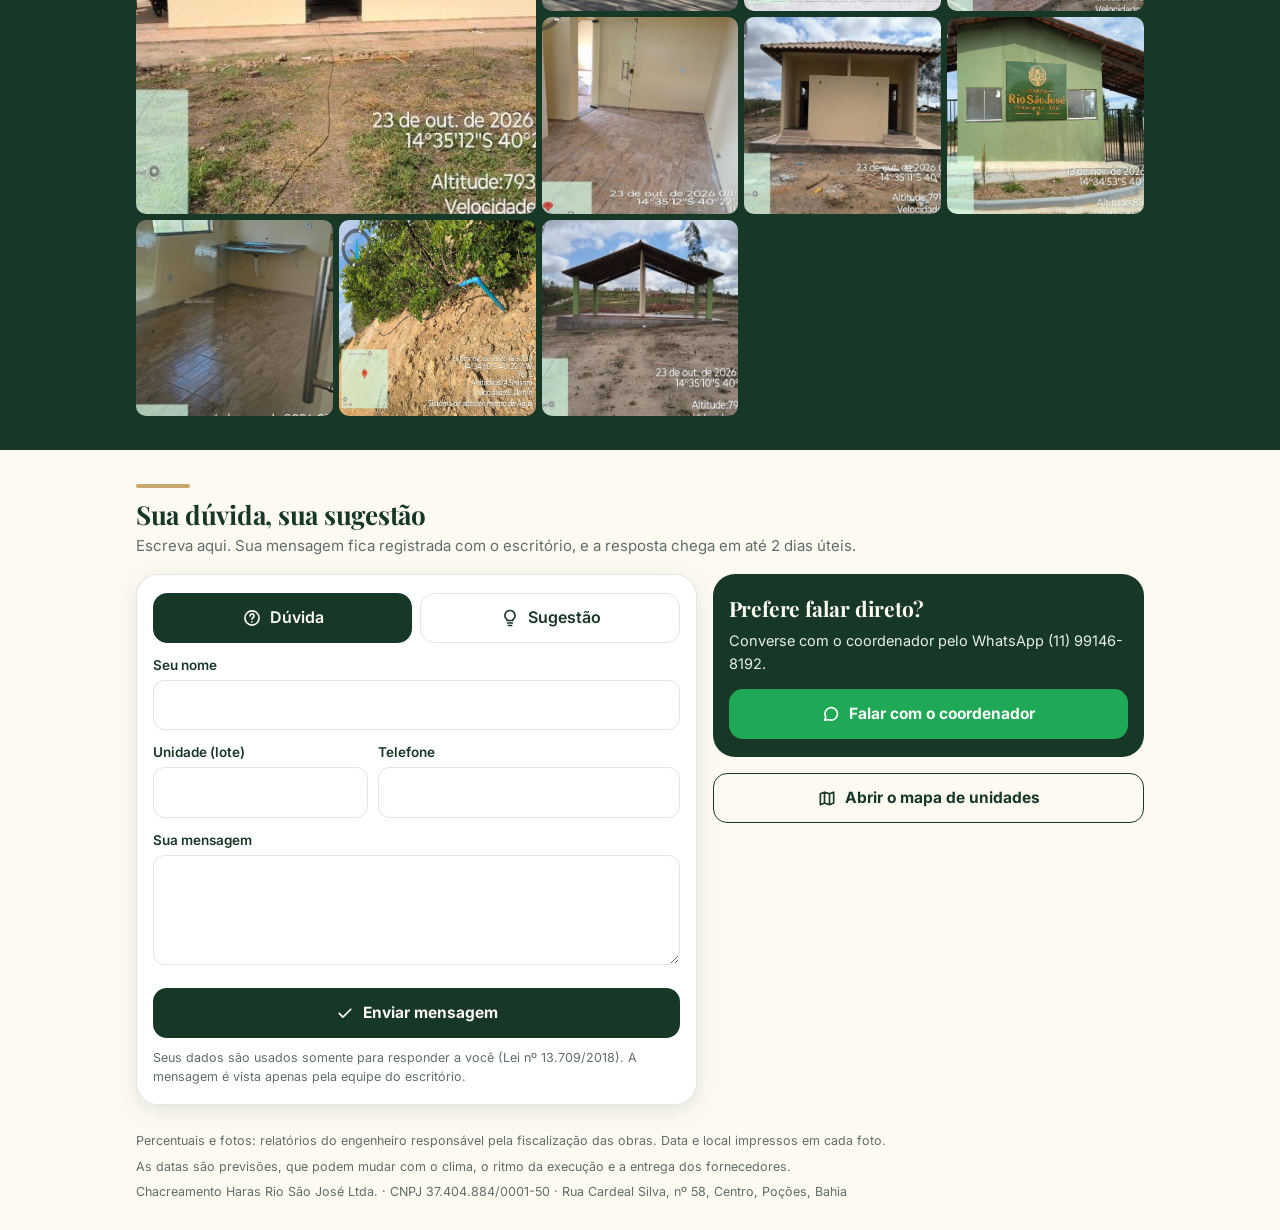
==== commit 077f74d4: "News Haras: rede elétrica, início da quadra, boas-vindas e layout de computador Co-Authored-By: Clau" ====
--- a/index.html
+++ b/index.html
@@ -13,7 +13,7 @@
   <link rel="preconnect" href="https://fonts.googleapis.com">
   <link rel="preconnect" href="https://fonts.gstatic.com" crossorigin>
   <link href="https://fonts.googleapis.com/css2?family=Playfair+Display:wght@600;700&family=Inter:wght@400;500;600;700&display=swap" rel="stylesheet">
-  <link rel="stylesheet" href="css/app.css?v=20261119c">
+  <link rel="stylesheet" href="css/app.css?v=20261119e">
 </head>
 <body>
   <main id="tela"></main>
@@ -30,6 +30,6 @@
   </nav>
   <div class="modal" id="modal" hidden><button class="fechar" aria-label="Fechar">×</button><button class="seta e" data-passar="-1" aria-label="Foto anterior">‹</button><div class="palco"></div><button class="seta d" data-passar="1" aria-label="Próxima foto">›</button><p class="leg"></p></div>
   <noscript><p style="padding:24px">Para ver o andamento das obras, ative o JavaScript do navegador.</p></noscript>
-  <script src="js/app.js?v=20261119c"></script>
+  <script src="js/app.js?v=20261119e"></script>
 </body>
 </html>
--- a/css/app.css
+++ b/css/app.css
@@ -265,3 +265,39 @@
 .modal .seta.e { left: 8px; } .modal .seta.d { right: 8px; }
 .ok-envio .botao { margin-top: 12px; }
 @media (min-width: 700px) { .mosaico { grid-template-columns: repeat(6, 1fr); } .nesta { display: grid; grid-template-columns: 1fr 1fr; column-gap: 20px; } .nesta p { grid-column: 1 / -1; } }
+
+/* ---------- rede elétrica, quadra e ajustes de leitura ---------- */
+.selo.coelba { background: var(--verde); color: var(--dourado-claro); }
+.aba .mini.raio { background: var(--dourado); color: var(--verde); }
+.aba .mini.raio::before { display: none; }
+.aba .mini.raio svg { width: 16px; height: 16px; position: relative; stroke-width: 2.4; }
+.grade.uma { grid-template-columns: 1fr; }
+.grade.uma button { aspect-ratio: 16 / 9; }
+.destaque.energia .botao { margin-top: 16px; }
+.capa h1 { font-size: clamp(30px, 8.4vw, 44px); }
+.capa .etiqueta { font-size: 12.5px; padding: 9px 13px; box-shadow: 0 4px 14px rgba(0, 0, 0, .3); }
+@media (min-width: 900px) {
+  .capa { display: grid; grid-template-columns: 1.05fr 1fr; align-items: stretch; min-height: 620px; }
+  .capa .foto { aspect-ratio: auto; max-height: none; height: 100%; }
+  .capa .foto::after { background: linear-gradient(90deg, rgba(10, 26, 18, .25) 0%, rgba(10, 26, 18, 0) 60%, var(--verde-3) 100%), linear-gradient(180deg, rgba(10, 26, 18, .55), rgba(10, 26, 18, 0) 30%); }
+  .capa .dentro { margin: 0; padding: 96px 40px 40px 24px; align-self: center; max-width: 620px; }
+  .capa h1 { font-size: 46px; }
+  .miolo, .rodape { max-width: 1040px; }
+  .heroi { aspect-ratio: 21 / 9; }
+  .ficha { max-width: 560px; }
+  .sub-bloco .par { display: inline-block; width: calc(50% - 8px); vertical-align: top; }
+  .sub-bloco .par:nth-of-type(odd) { margin-right: 12px; }
+  .grade { grid-template-columns: repeat(3, 1fr); }
+  .grade.uma { grid-template-columns: minmax(0, 720px); }
+  .mosaico { grid-template-columns: repeat(8, 1fr); }
+  .barra-nav { top: 0; bottom: auto; left: auto; right: 24px; height: 58px; max-width: none; width: 440px; margin: 0; border-radius: 0 0 18px 18px; }
+  .barra-nav a { flex-direction: row; gap: 7px; font-size: 13px; }
+  body { padding-bottom: 0; }
+  html { scroll-padding-top: 70px; }
+  .abas { top: 58px; flex-wrap: wrap; overflow: visible; margin: 16px 0 0; padding: 8px 0 12px; }
+}
+@media (min-width: 900px) {
+  .capa .topo .edicao { margin-left: 18px; max-width: none; align-self: center; }
+  .barra-nav { width: 470px; }
+  .barra-nav a { white-space: nowrap; }
+}
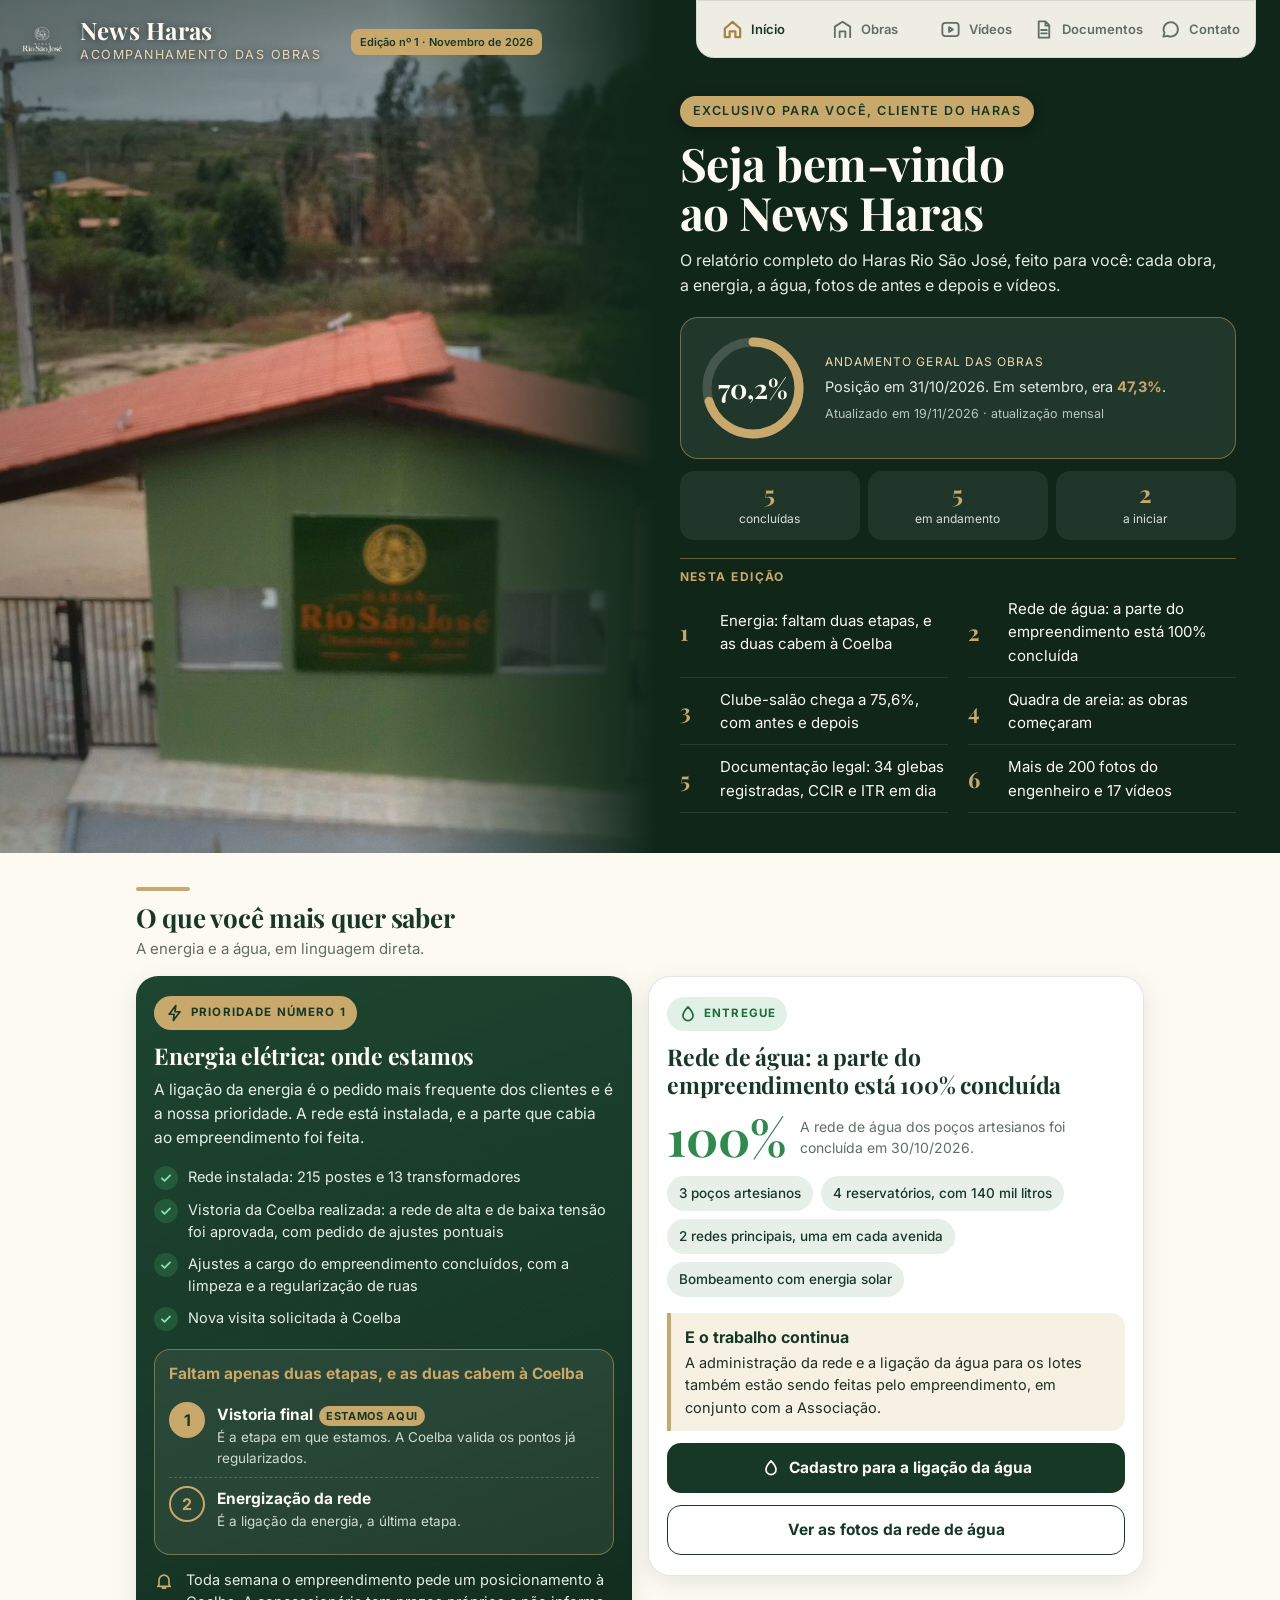
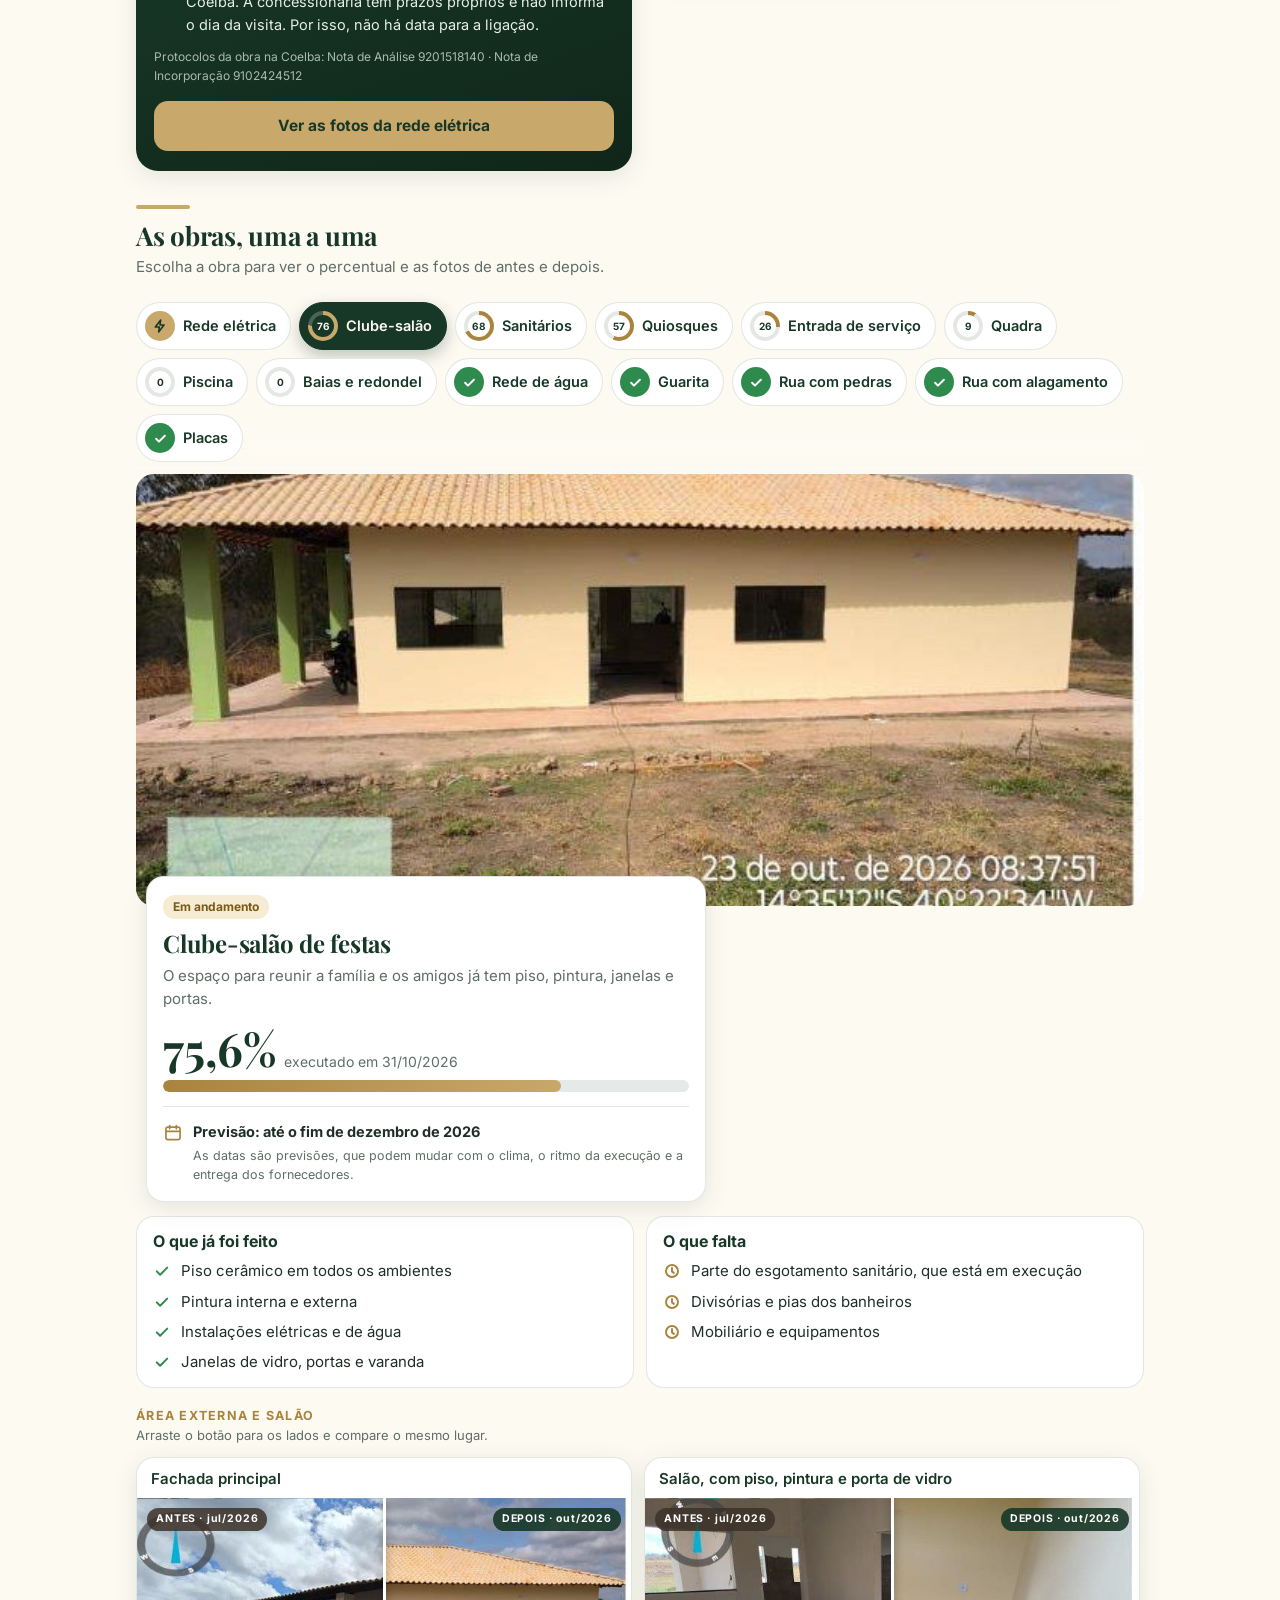
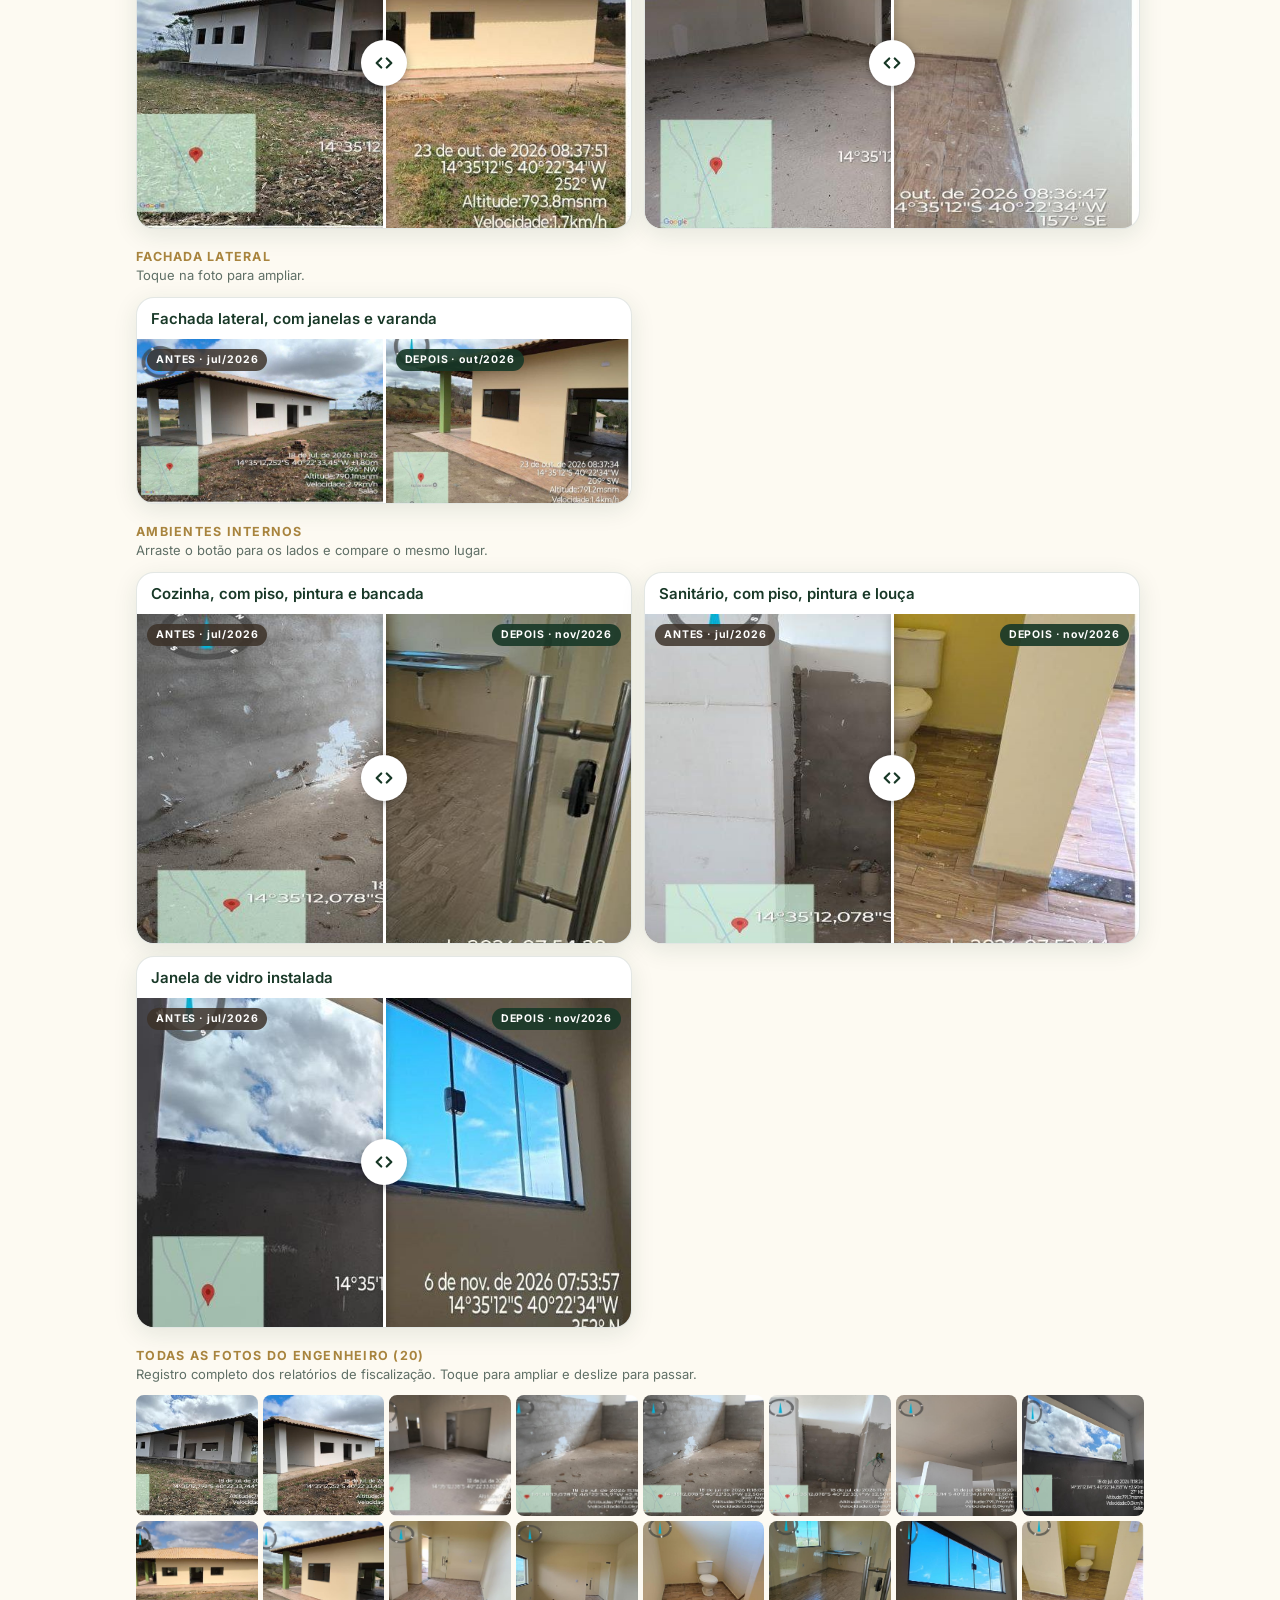
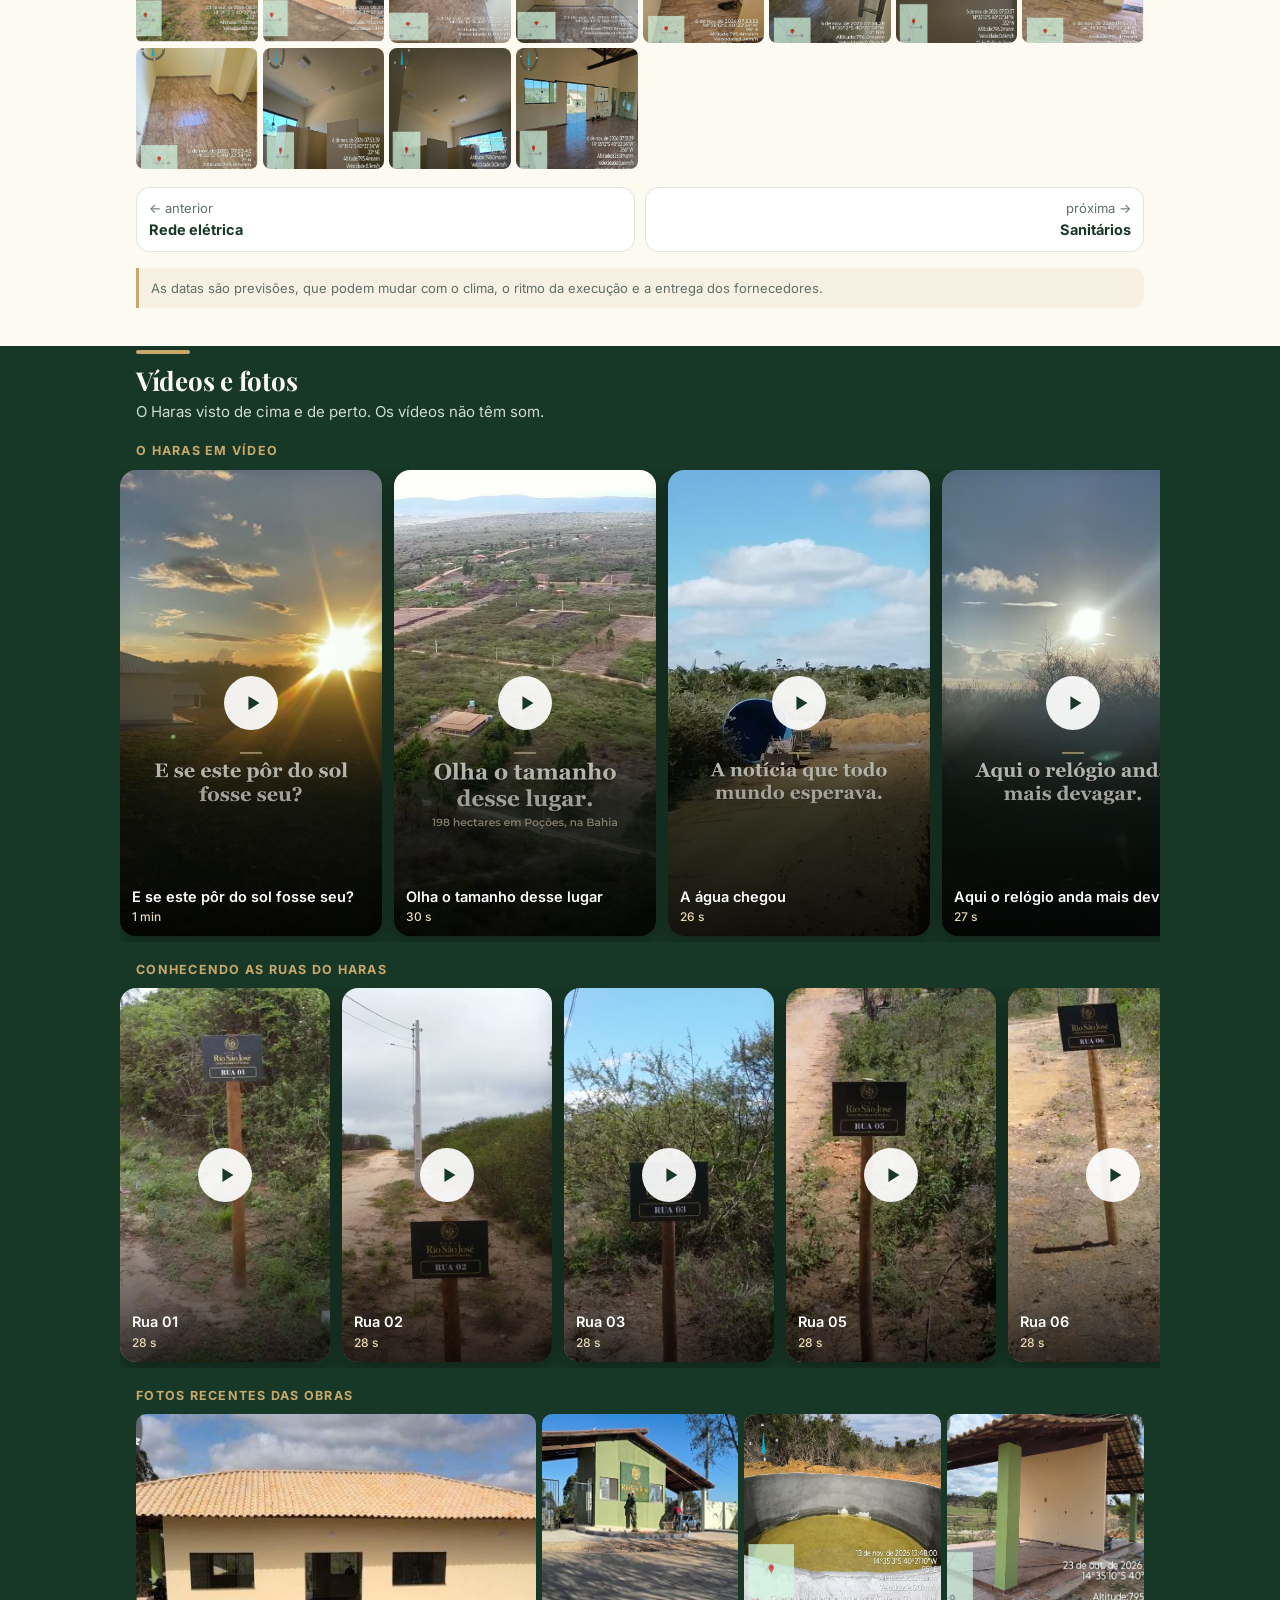
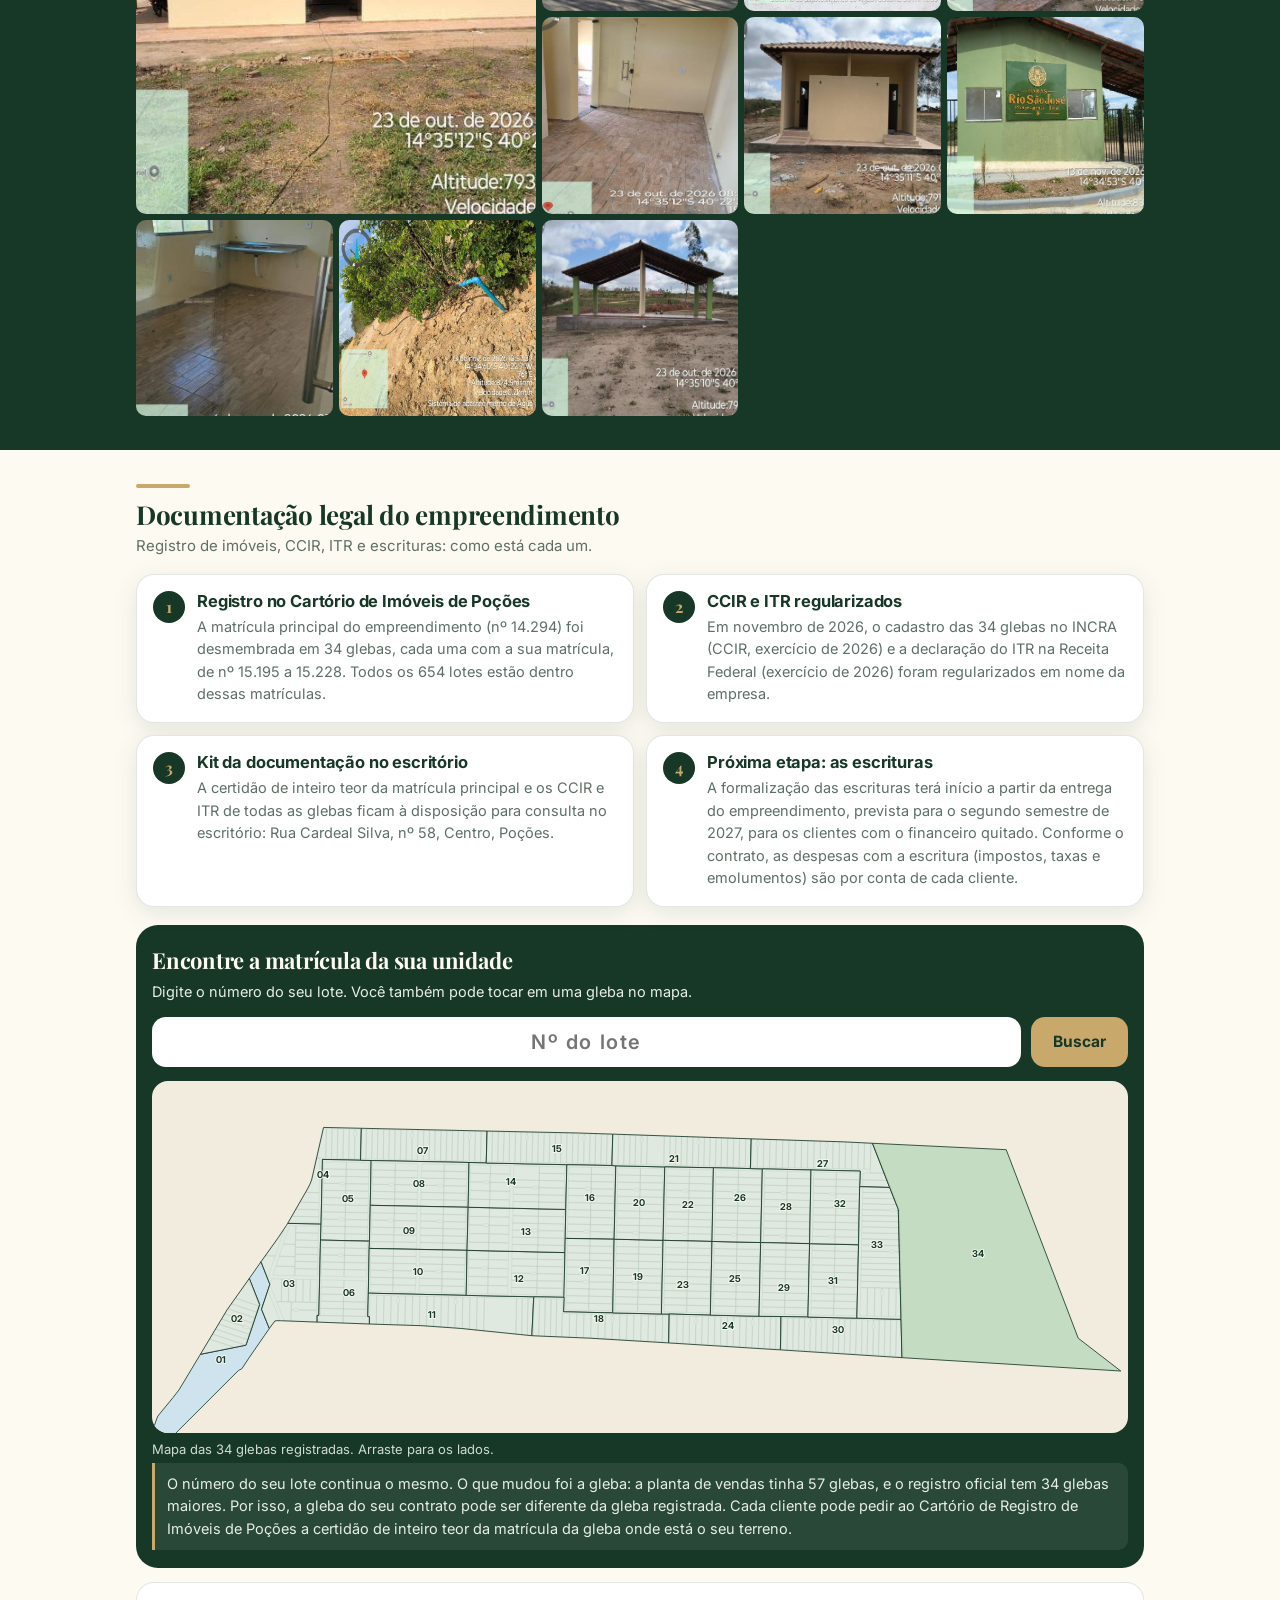
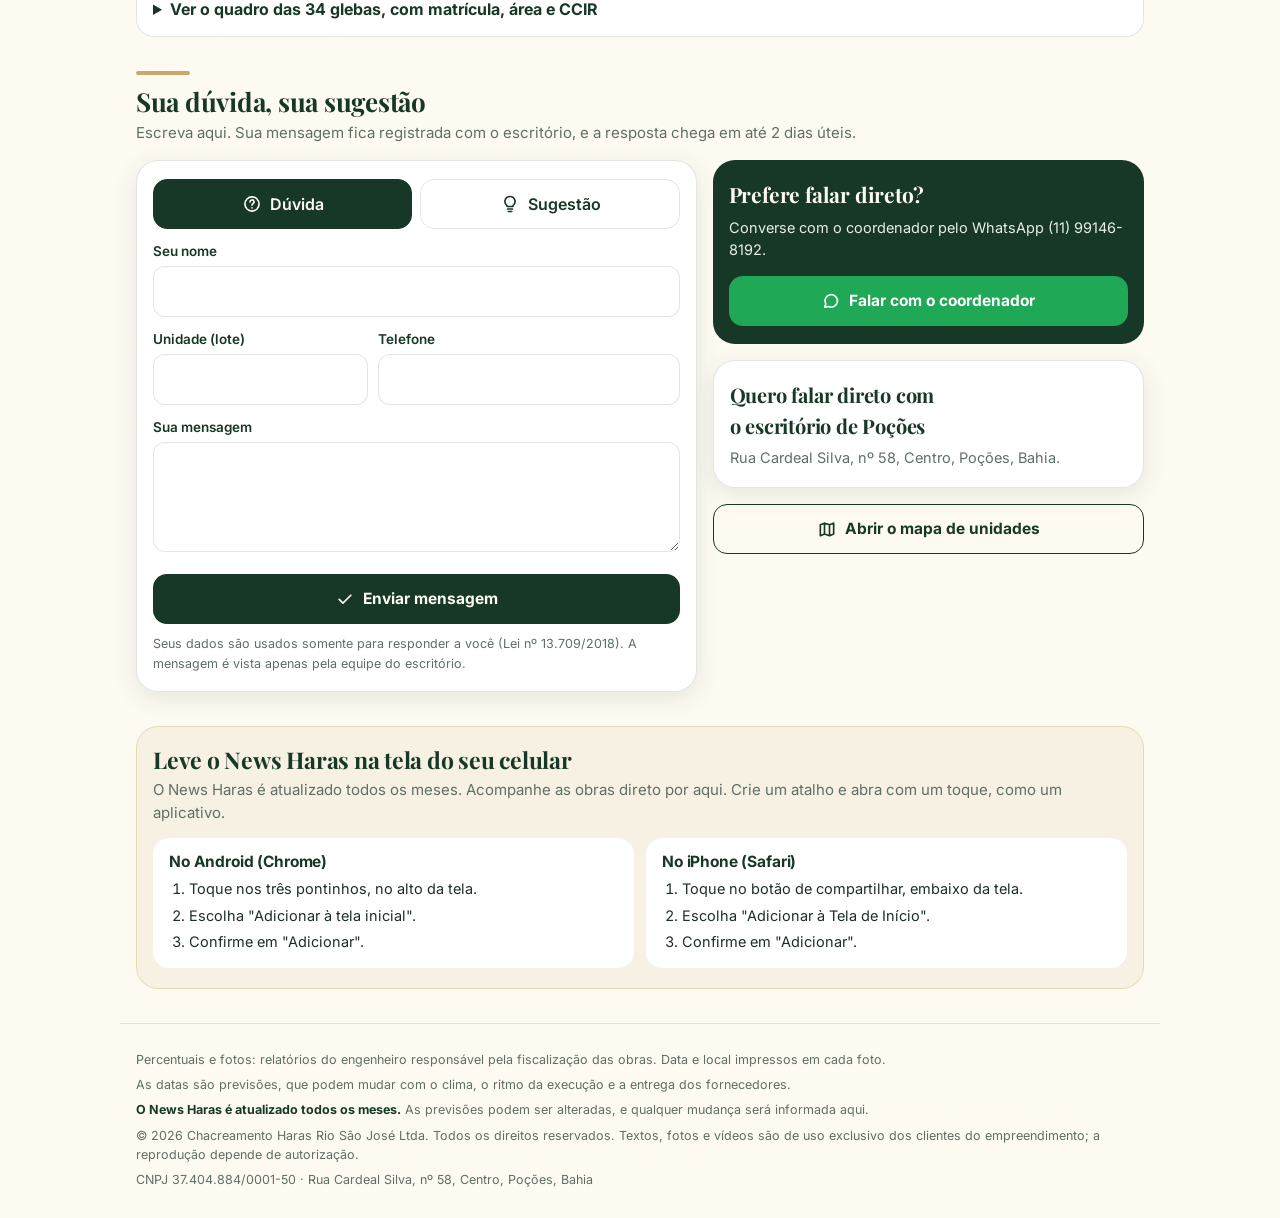
==== commit 3e9635bb: "News Haras: documentação legal com mapa das 34 glebas, escritório, atalho e rodapé Co-Authored-By: C" ====
--- a/index.html
+++ b/index.html
@@ -10,26 +10,33 @@
   <meta property="og:description" content="O andamento de cada obra, com fotos de antes e depois e vídeos.">
   <meta property="og:image" content="assets/capa.jpg">
   <link rel="icon" href="assets/favicon.png">
+  <link rel="manifest" href="manifest.webmanifest">
+  <link rel="apple-touch-icon" href="assets/icon-512.png">
+  <meta name="apple-mobile-web-app-capable" content="yes">
+  <meta name="apple-mobile-web-app-title" content="News Haras">
   <link rel="preconnect" href="https://fonts.googleapis.com">
   <link rel="preconnect" href="https://fonts.gstatic.com" crossorigin>
   <link href="https://fonts.googleapis.com/css2?family=Playfair+Display:wght@600;700&family=Inter:wght@400;500;600;700&display=swap" rel="stylesheet">
-  <link rel="stylesheet" href="css/app.css?v=20261119e">
+  <link rel="stylesheet" href="css/app.css?v=20261119g">
 </head>
 <body>
   <main id="tela"></main>
   <footer class="rodape">
     <p id="rodape-fonte"></p>
     <p id="rodape-ressalva"></p>
-    <p>Chacreamento Haras Rio São José Ltda. · CNPJ 37.404.884/0001-50 · Rua Cardeal Silva, nº 58, Centro, Poções, Bahia</p>
+    <p><b>O News Haras é atualizado todos os meses.</b> As previsões podem ser alteradas, e qualquer mudança será informada aqui.</p>
+    <p>© 2026 Chacreamento Haras Rio São José Ltda. Todos os direitos reservados. Textos, fotos e vídeos são de uso exclusivo dos clientes do empreendimento; a reprodução depende de autorização.</p>
+    <p>CNPJ 37.404.884/0001-50 · Rua Cardeal Silva, nº 58, Centro, Poções, Bahia</p>
   </footer>
   <nav class="barra-nav" aria-label="Seções">
     <a href="#inicio" data-s="inicio"><svg viewBox="0 0 24 24"><path d="M4 11l8-7 8 7v9h-5v-6h-6v6H4z"/></svg>Início</a>
     <a href="#obras" data-s="obras"><svg viewBox="0 0 24 24"><path d="M4 20V9l8-5 8 5v11M9 20v-6h6v6"/></svg>Obras</a>
     <a href="#videos" data-s="videos"><svg viewBox="0 0 24 24"><rect x="3.5" y="5" width="17" height="14" rx="3"/><path d="M10.5 9.5l4 2.5-4 2.5z"/></svg>Vídeos</a>
-    <a href="#contato" data-s="contato"><svg viewBox="0 0 24 24"><path d="M4.5 19.5l1.2-4A7.5 7.5 0 1 1 9 18.6z"/></svg>Fale conosco</a>
+    <a href="#legal" data-s="legal"><svg viewBox="0 0 24 24"><path d="M7 3.5h7l4 4V20.5H7zM14 3.500V8h4M9.500 12.500h6M9.500 16h6"/></svg>Documentos</a>
+    <a href="#contato" data-s="contato"><svg viewBox="0 0 24 24"><path d="M4.5 19.5l1.2-4A7.5 7.5 0 1 1 9 18.6z"/></svg>Contato</a>
   </nav>
   <div class="modal" id="modal" hidden><button class="fechar" aria-label="Fechar">×</button><button class="seta e" data-passar="-1" aria-label="Foto anterior">‹</button><div class="palco"></div><button class="seta d" data-passar="1" aria-label="Próxima foto">›</button><p class="leg"></p></div>
   <noscript><p style="padding:24px">Para ver o andamento das obras, ative o JavaScript do navegador.</p></noscript>
-  <script src="js/app.js?v=20261119e"></script>
+  <script src="js/app.js?v=20261119g"></script>
 </body>
 </html>
--- a/css/app.css
+++ b/css/app.css
@@ -301,3 +301,64 @@
   .barra-nav { width: 470px; }
   .barra-nav a { white-space: nowrap; }
 }
+
+/* ---------- documentação legal ---------- */
+.cartoes-legais { display: grid; gap: 12px; margin-top: 16px; }
+.cl { position: relative; background: var(--papel); border: 1px solid var(--linha); border-radius: var(--raio); padding: 16px 16px 16px 60px; box-shadow: var(--sombra); }
+.cl .num { position: absolute; left: 16px; top: 16px; width: 32px; height: 32px; border-radius: 50%; background: var(--verde); color: var(--dourado); display: grid; place-items: center; font: 700 16px/1 var(--titulo); }
+.cl h3 { font: 700 16.5px/1.3 var(--corpo); }
+.cl p { font-size: 14.5px; color: var(--suave); margin-top: 4px; }
+.acha { margin-top: 18px; background: var(--verde); color: #e6eee8; border-radius: 22px; padding: 18px 16px; }
+.acha > h3 { color: var(--marfim); font-size: 22px; }
+.acha > p { font-size: 14.5px; margin-top: 4px; }
+.busca { display: grid; grid-template-columns: 1fr auto; gap: 10px; margin-top: 14px; }
+.busca input { font: 600 20px/1 var(--corpo); border: 0; border-radius: 14px; padding: 12px 14px; min-width: 0; text-align: center; letter-spacing: .08em; }
+.busca .botao { width: auto; background: var(--dourado); color: var(--verde); padding: 12px 22px; }
+.res-lote:empty { display: none; }
+.res-lote { margin-top: 12px; }
+.ficha-g { background: var(--marfim); color: var(--texto); border-radius: 16px; padding: 14px; }
+.ficha-g .lt { font-size: 15px; margin-bottom: 8px; }
+.ficha-g .fg { display: grid; grid-template-columns: repeat(3, 1fr); gap: 8px; }
+.ficha-g .fg div { background: var(--verde-claro); border-radius: 12px; padding: 9px 8px; text-align: center; }
+.ficha-g small { display: block; font-size: 11px; color: var(--suave); letter-spacing: .04em; text-transform: uppercase; }
+.ficha-g .fg b { font: 700 19px/1.2 var(--titulo); color: var(--verde); }
+.ficha-g .cart { font-size: 13px; color: var(--suave); margin-top: 10px; }
+.ficha-g .ex { font-size: 13.5px; margin-top: 4px; }
+.res-lote .erro { color: #ffd9d2; }
+.mapa-caixa { margin-top: 14px; }
+.mapa-rolo { overflow-x: auto; background: #f1ecdd; border-radius: 16px; -webkit-overflow-scrolling: touch; }
+#mapa-legal { display: block; width: 1100px; height: auto; }
+#mapa-legal .gl { fill: #dfe9df; stroke: #183827; stroke-width: 3; cursor: pointer; }
+#mapa-legal .gl.g01 { fill: #cfe3ee; } #mapa-legal .gl.g34 { fill: #c4dcc2; }
+#mapa-legal .lt { fill: transparent; stroke: rgba(24, 56, 39, .28); stroke-width: .8; cursor: pointer; }
+#mapa-legal .gn { font: 700 34px Inter, sans-serif; fill: #183827; text-anchor: middle; pointer-events: none; paint-order: stroke; stroke: rgba(253, 250, 242, .85); stroke-width: 7px; }
+#mapa-legal .gl.sel { fill: #E9D8B4; stroke: #A8843E; stroke-width: 5; }
+#mapa-legal .lt.sel { fill: #C8A86B; stroke: #183827; stroke-width: 2.5; }
+.acha .dica { color: #cfdbd3; margin-top: 6px; }
+.acha .nota { background: rgba(255, 255, 255, .08); color: #e6eee8; }
+.quadro { margin-top: 14px; background: var(--papel); border: 1px solid var(--linha); border-radius: var(--raio); overflow: hidden; }
+.quadro summary { cursor: pointer; padding: 14px 16px; font-weight: 700; color: var(--verde); }
+.tab-rolo { overflow-x: auto; }
+.quadro table { border-collapse: collapse; width: 100%; font-size: 13.5px; min-width: 560px; }
+.quadro th { background: var(--verde); color: var(--marfim); text-align: left; padding: 8px 10px; font-weight: 600; }
+.quadro td { padding: 8px 10px; border-top: 1px solid var(--linha); vertical-align: top; }
+.quadro tr:nth-child(even) td { background: #faf6ea; }
+/* ---------- escritório, atalho e rodapé ---------- */
+.escr { margin-top: 16px; background: var(--papel); border: 1px solid var(--linha); border-radius: 22px; padding: 18px 16px; box-shadow: var(--sombra); }
+.escr h3 { font-size: 20px; } .escr p { font-size: 14.5px; color: var(--suave); margin: 6px 0 0; } .escr .botao { margin-top: 14px; }
+.instalar { background: var(--areia); border: 1px solid var(--dourado-claro); border-radius: 22px; padding: 20px 16px; }
+.instalar .cab h2 { font-size: 23px; }
+.instalar .botao { margin-top: 14px; }
+.passos { display: grid; gap: 12px; margin-top: 14px; }
+.passos > div { background: var(--papel); border-radius: 16px; padding: 14px 16px; }
+.passos h3 { font: 700 15.5px/1.3 var(--corpo); }
+.passos ol { margin: 6px 0 0; padding-left: 20px; font-size: 14.5px; display: grid; gap: 4px; }
+.rodape { border-top: 1px solid var(--linha); margin-top: 34px; }
+.rodape b { color: var(--verde); }
+.barra-nav { grid-template-columns: repeat(5, 1fr); }
+.barra-nav a { font-size: 11px; }
+@media (min-width: 700px) { .cartoes-legais { grid-template-columns: 1fr 1fr; } .passos { grid-template-columns: 1fr 1fr; } #mapa-legal { width: 100%; } }
+@media (min-width: 900px) { .barra-nav { width: 560px; } .barra-nav a { font-size: 13px; } }
+
+.botao[hidden] { display: none; }
+.fotos button:first-child { grid-column: span 2; grid-row: span 2; }
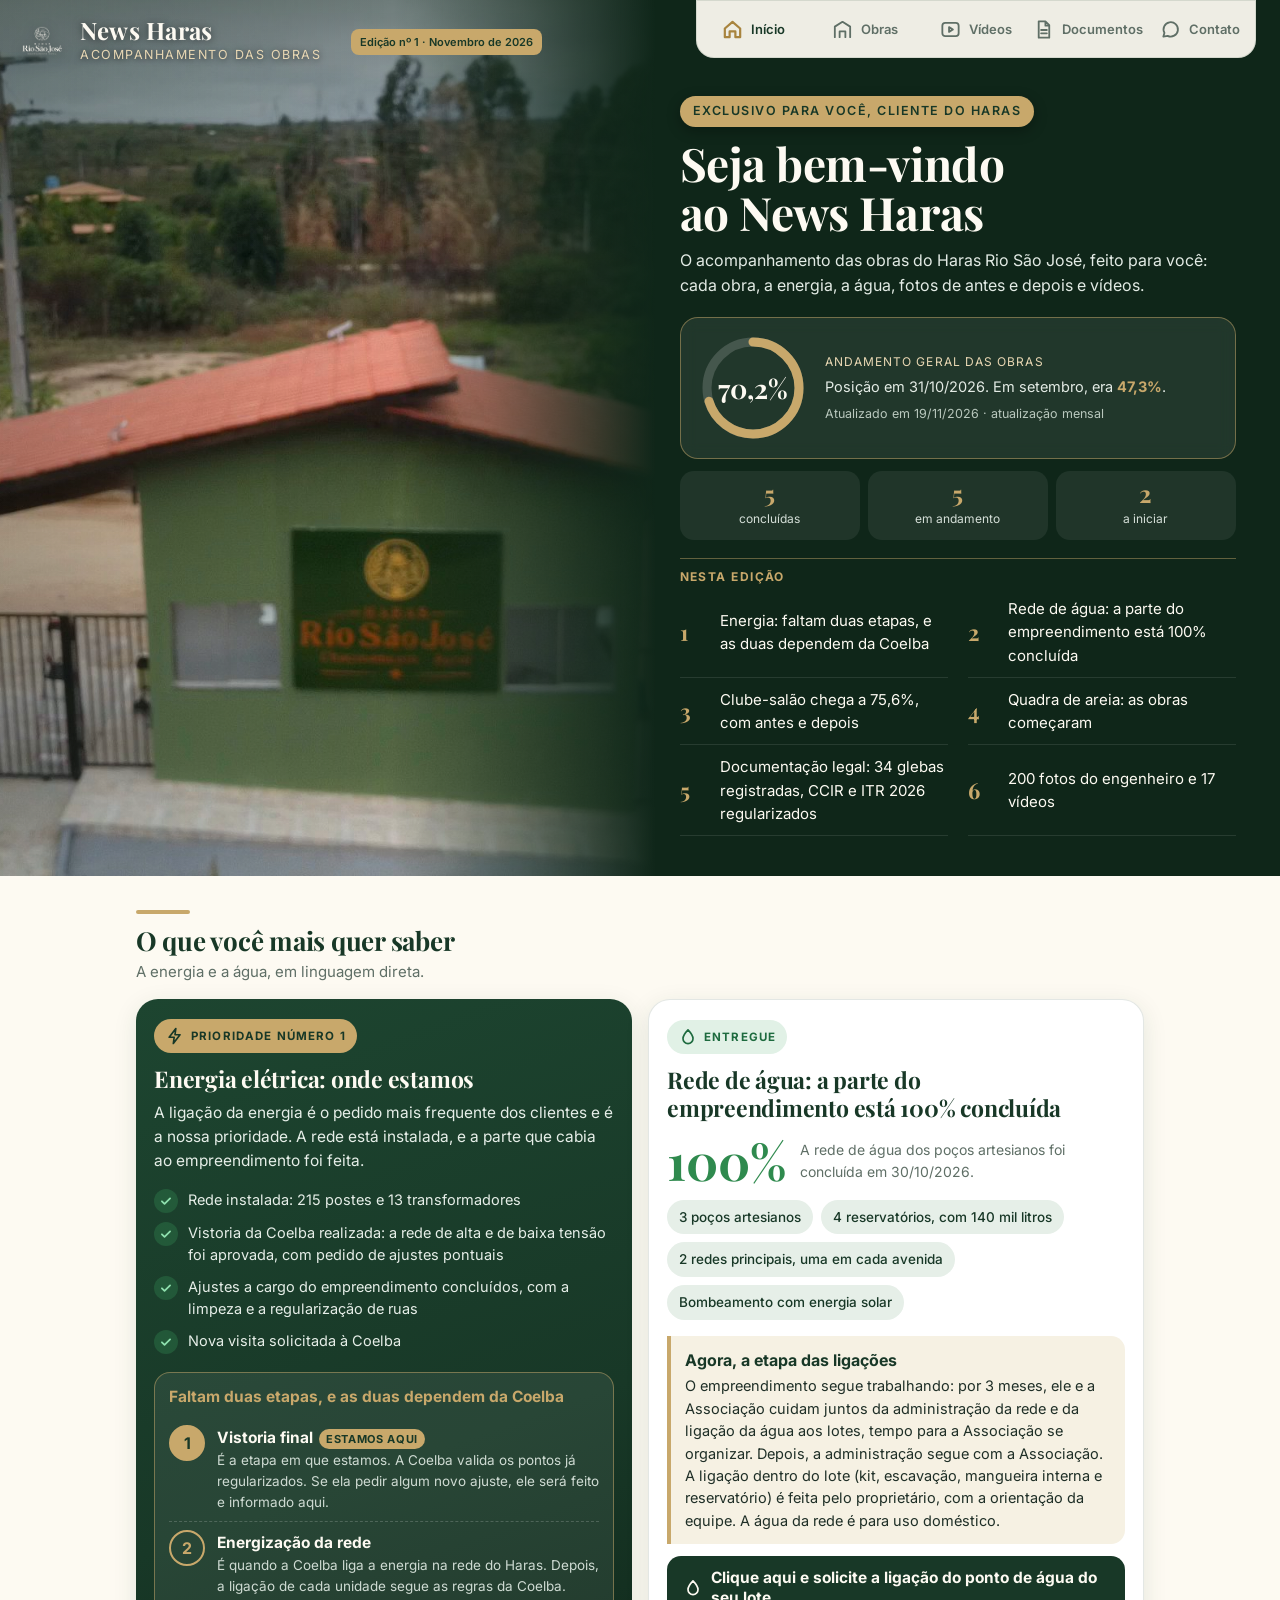
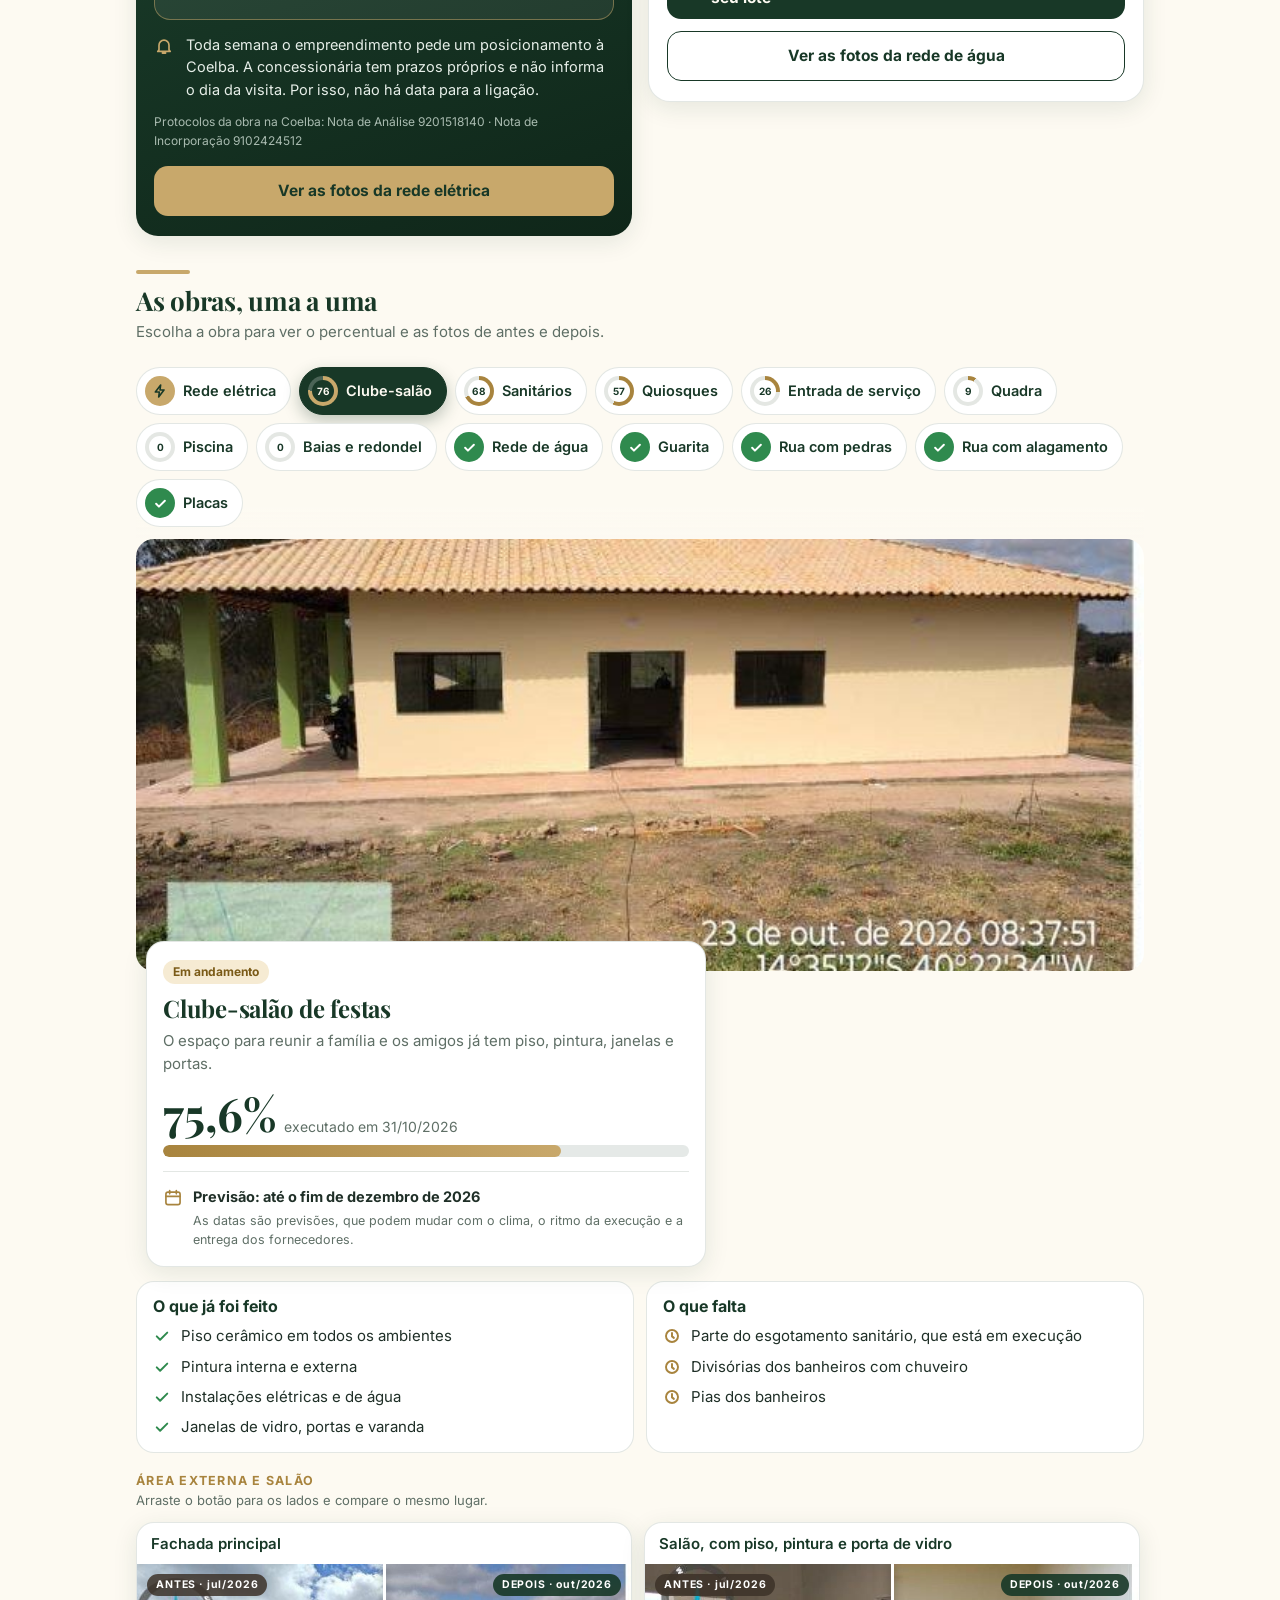
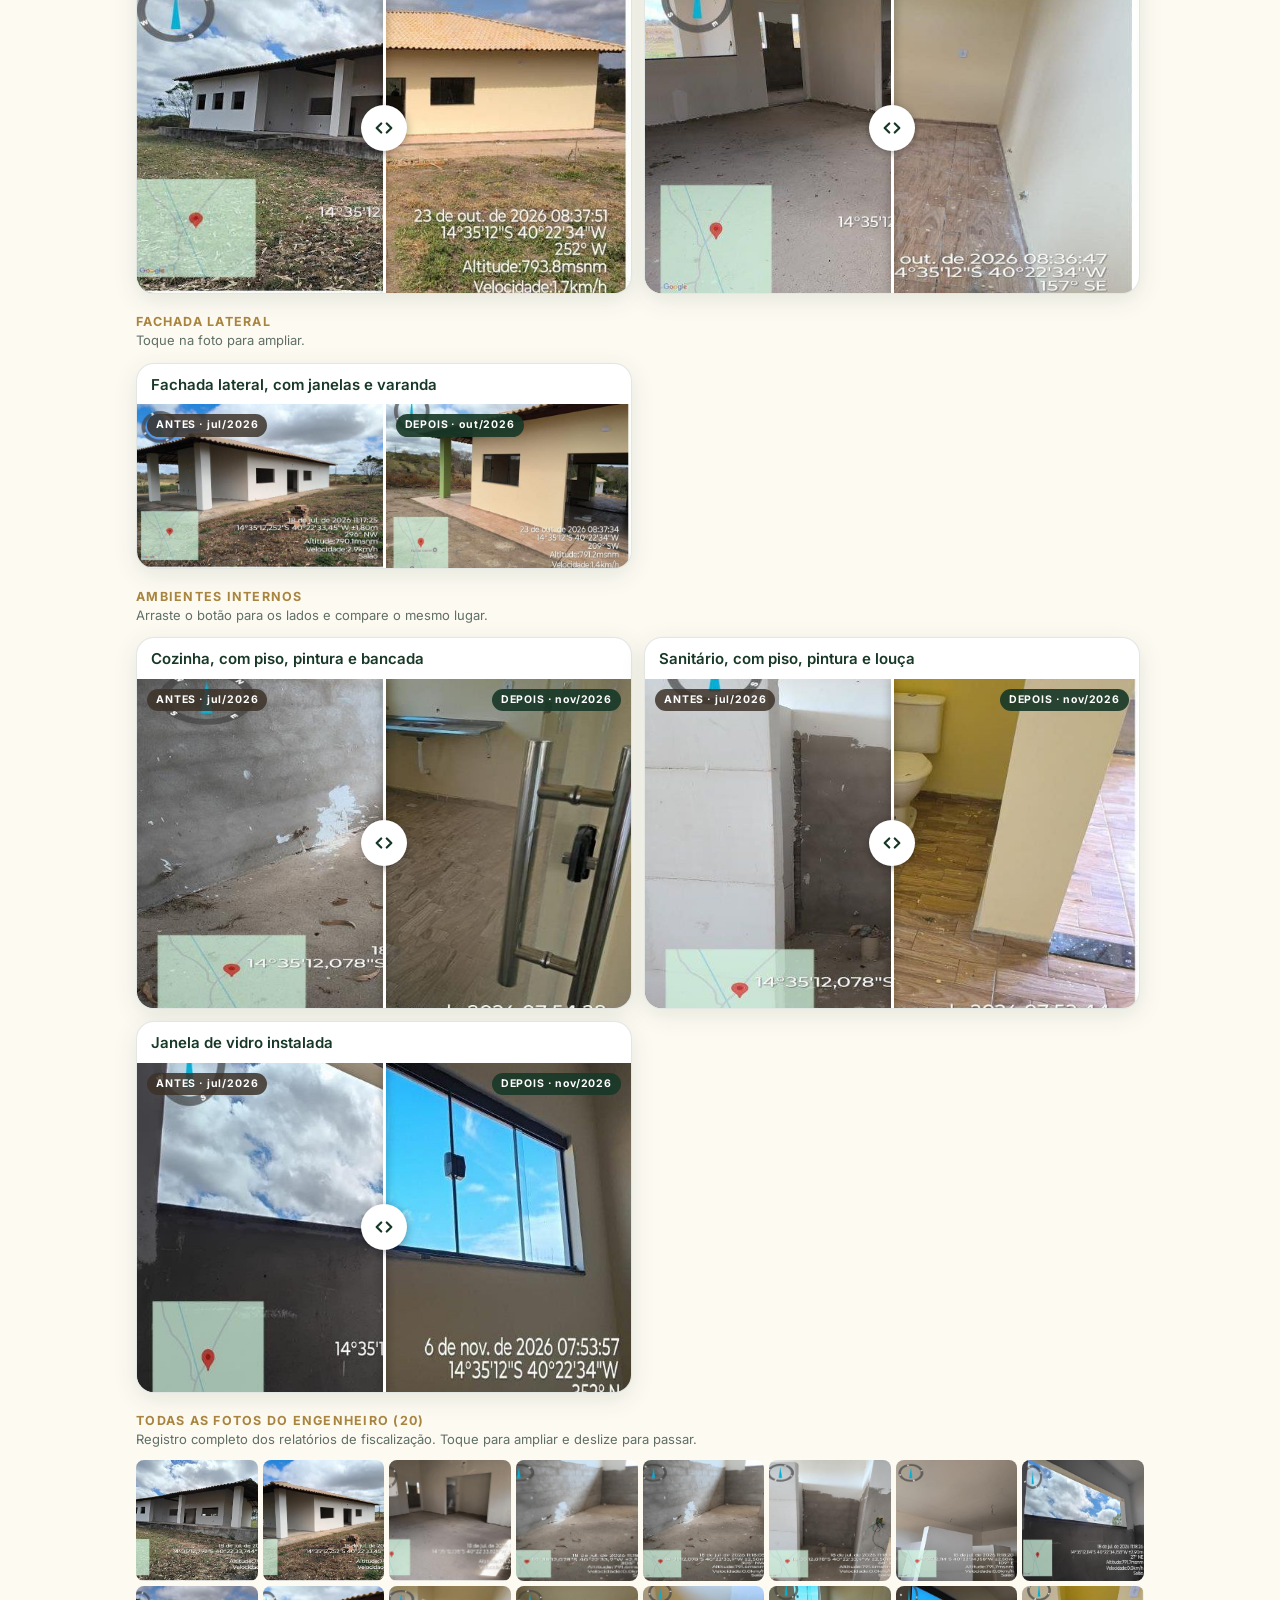
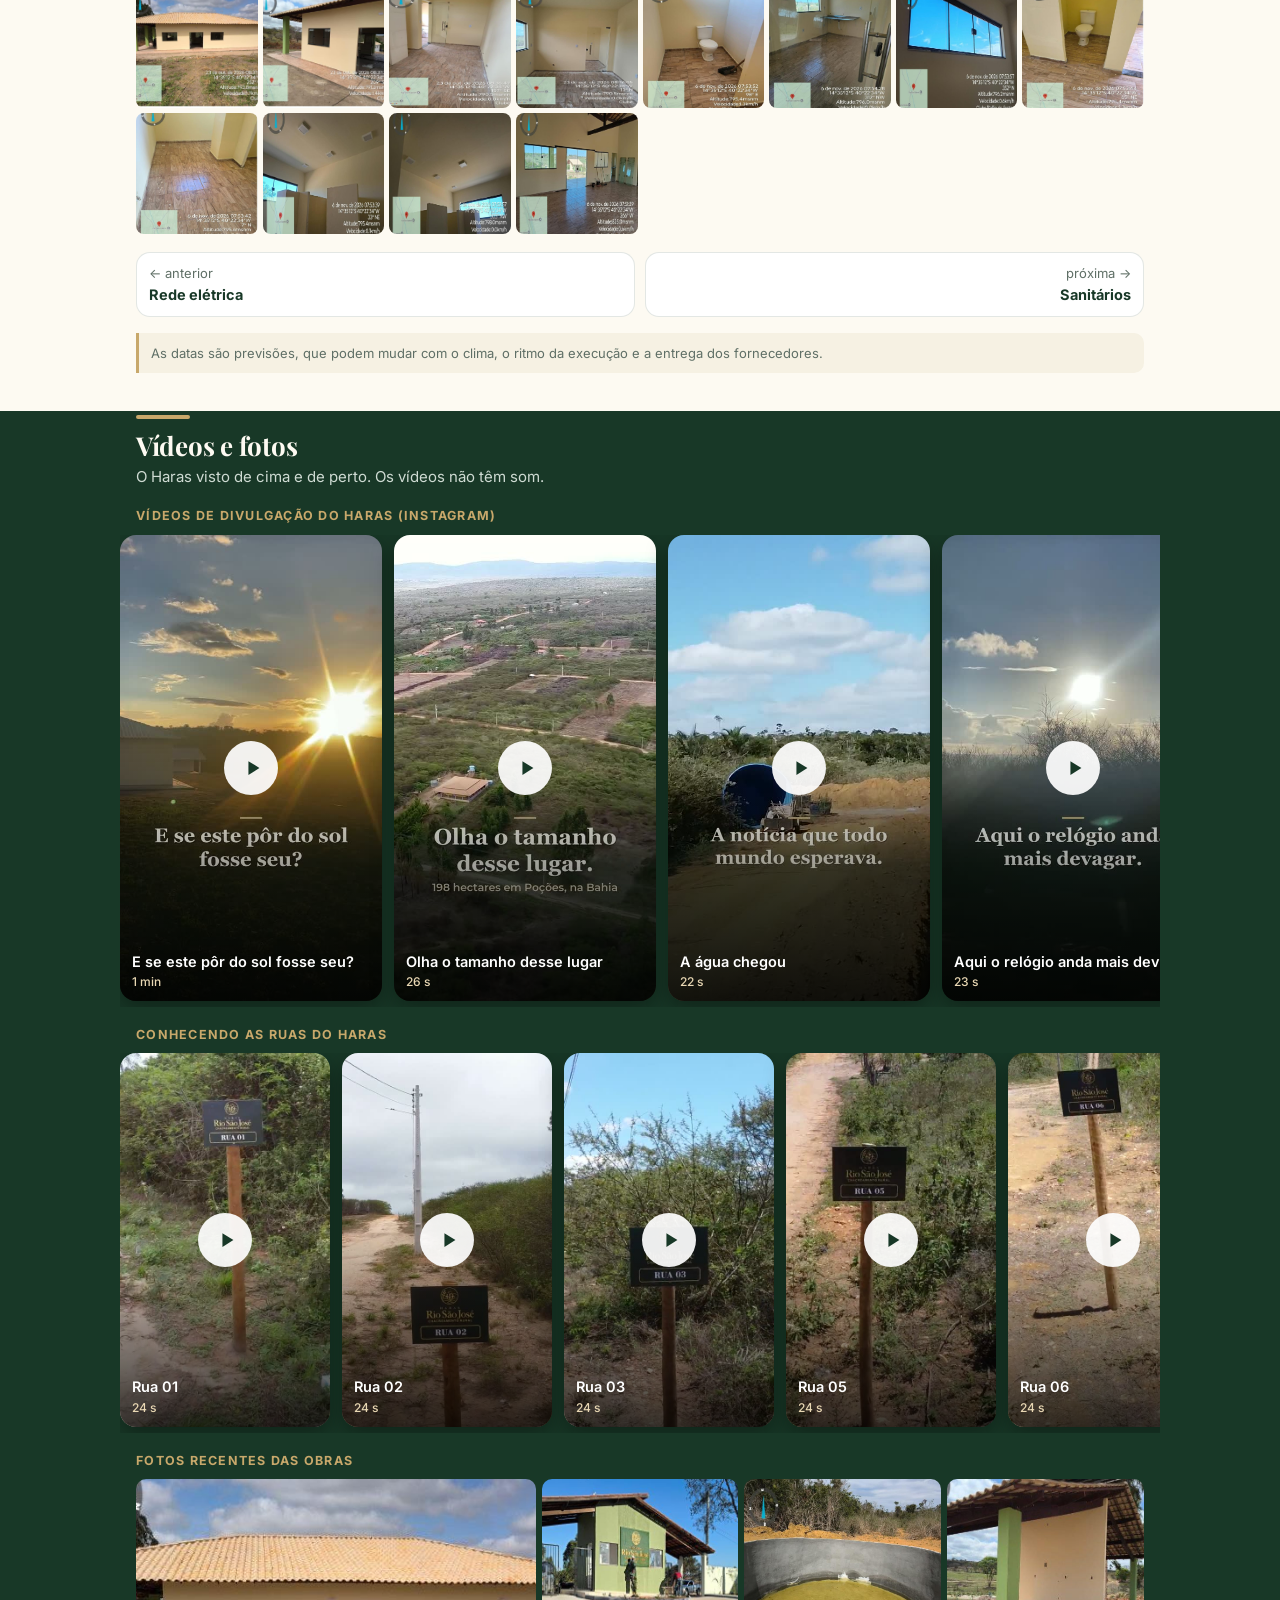
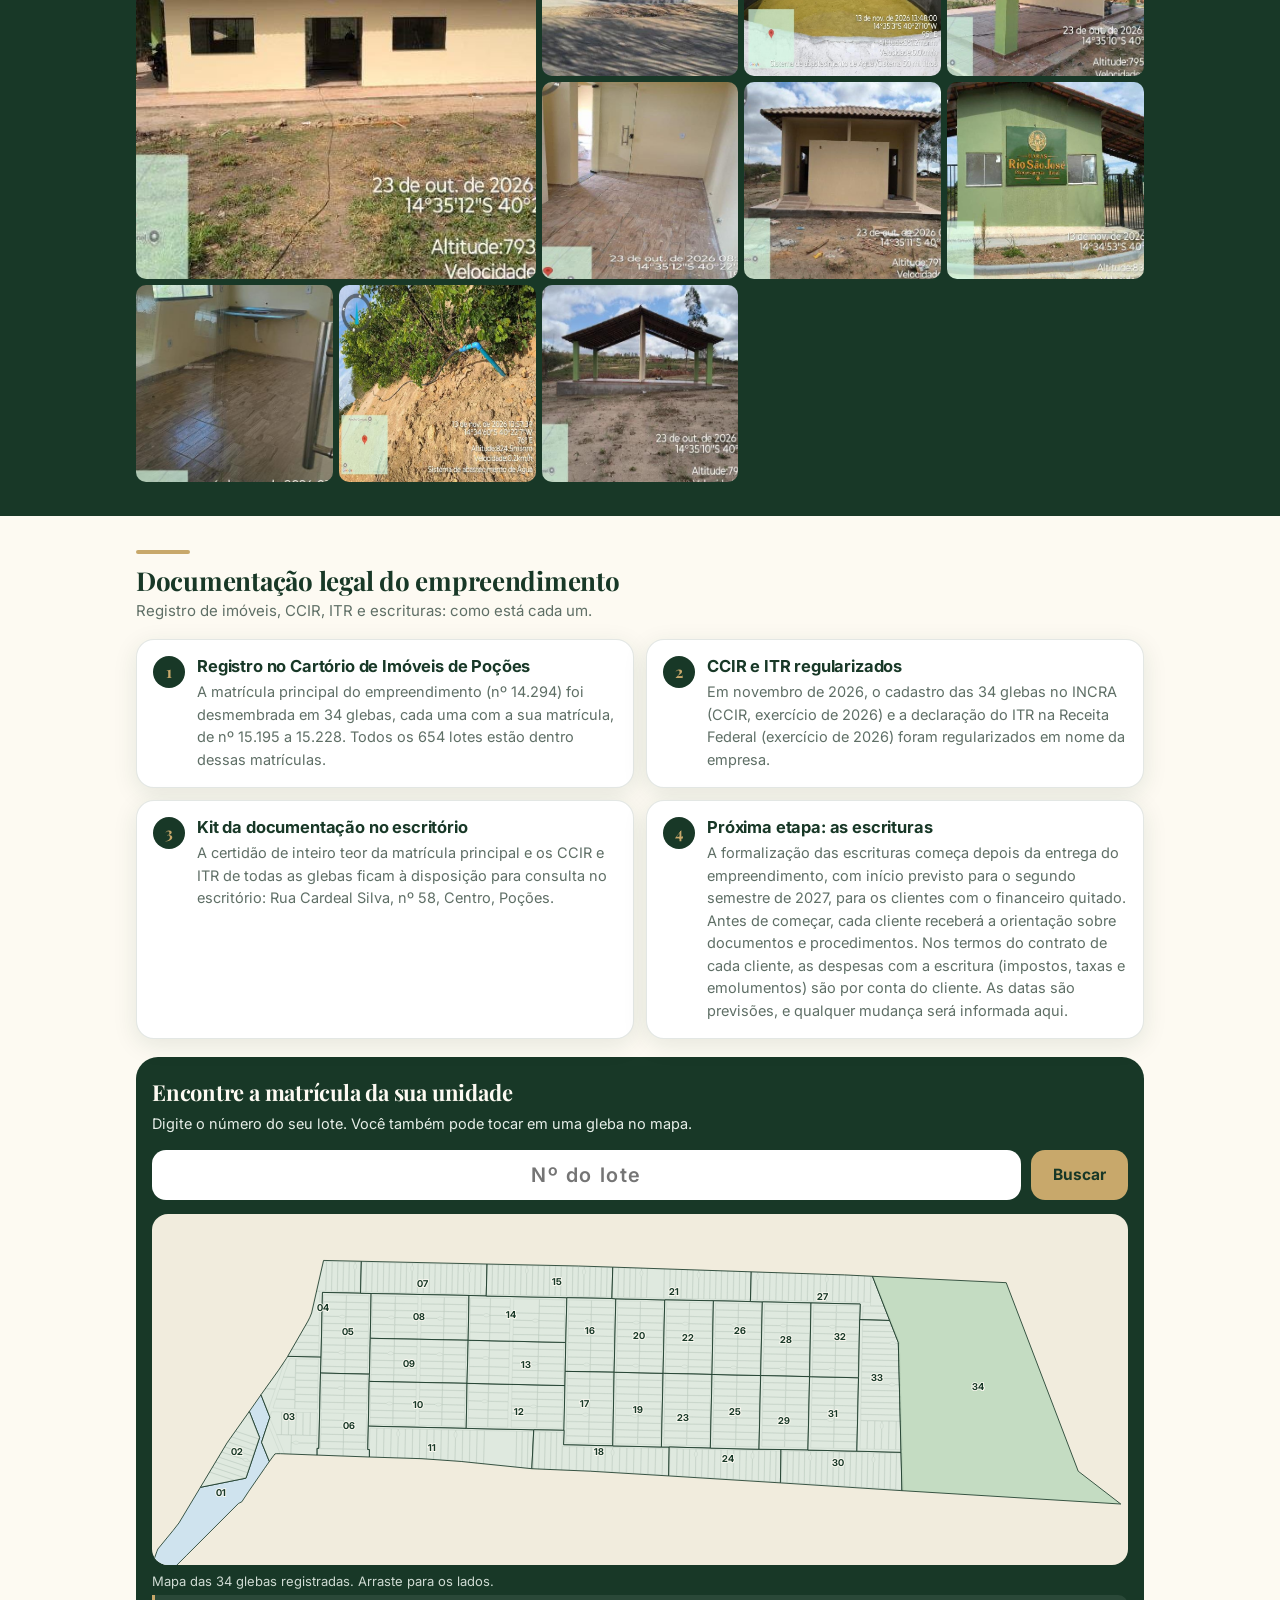
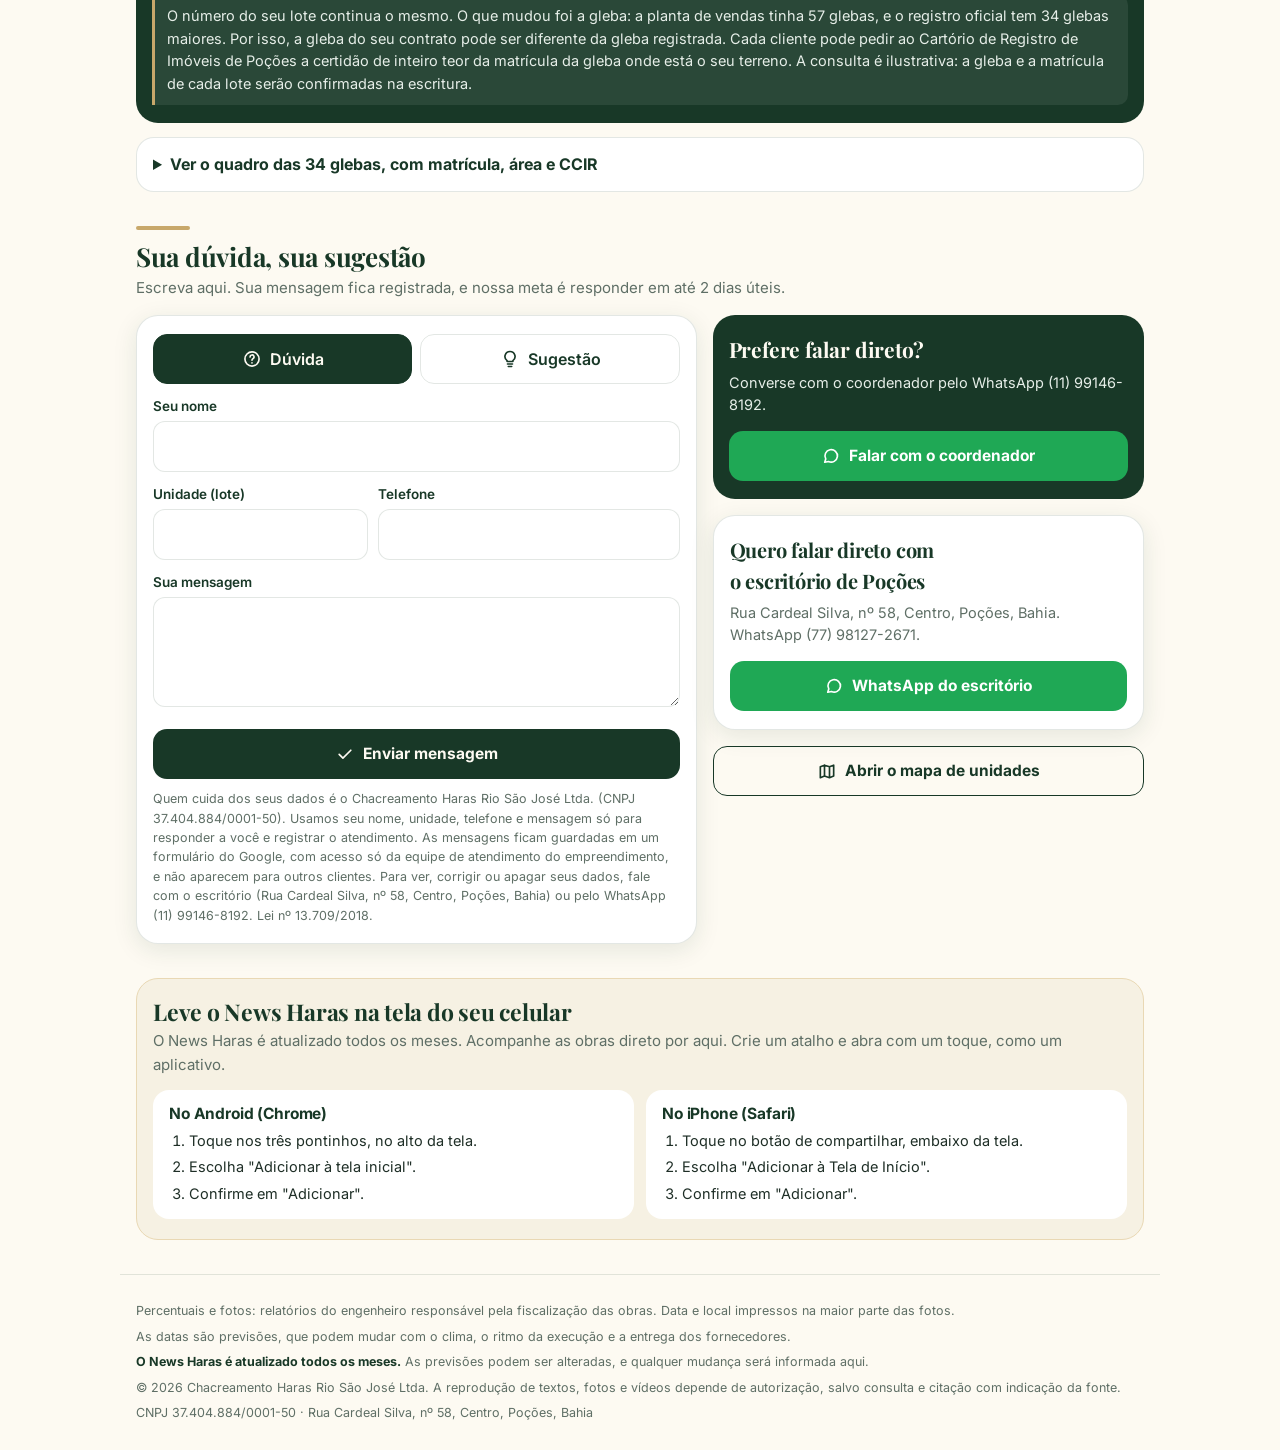
==== commit 3f88c014: "News Haras: ajustes do compliance, vídeos sem tela de venda, WhatsApp do escritório e botão da água " ====
--- a/index.html
+++ b/index.html
@@ -17,7 +17,7 @@
   <link rel="preconnect" href="https://fonts.googleapis.com">
   <link rel="preconnect" href="https://fonts.gstatic.com" crossorigin>
   <link href="https://fonts.googleapis.com/css2?family=Playfair+Display:wght@600;700&family=Inter:wght@400;500;600;700&display=swap" rel="stylesheet">
-  <link rel="stylesheet" href="css/app.css?v=20261119g">
+  <link rel="stylesheet" href="css/app.css?v=20261119i">
 </head>
 <body>
   <main id="tela"></main>
@@ -25,7 +25,7 @@
     <p id="rodape-fonte"></p>
     <p id="rodape-ressalva"></p>
     <p><b>O News Haras é atualizado todos os meses.</b> As previsões podem ser alteradas, e qualquer mudança será informada aqui.</p>
-    <p>© 2026 Chacreamento Haras Rio São José Ltda. Todos os direitos reservados. Textos, fotos e vídeos são de uso exclusivo dos clientes do empreendimento; a reprodução depende de autorização.</p>
+    <p>© 2026 Chacreamento Haras Rio São José Ltda. A reprodução de textos, fotos e vídeos depende de autorização, salvo consulta e citação com indicação da fonte.</p>
     <p>CNPJ 37.404.884/0001-50 · Rua Cardeal Silva, nº 58, Centro, Poções, Bahia</p>
   </footer>
   <nav class="barra-nav" aria-label="Seções">
@@ -37,6 +37,6 @@
   </nav>
   <div class="modal" id="modal" hidden><button class="fechar" aria-label="Fechar">×</button><button class="seta e" data-passar="-1" aria-label="Foto anterior">‹</button><div class="palco"></div><button class="seta d" data-passar="1" aria-label="Próxima foto">›</button><p class="leg"></p></div>
   <noscript><p style="padding:24px">Para ver o andamento das obras, ative o JavaScript do navegador.</p></noscript>
-  <script src="js/app.js?v=20261119g"></script>
+  <script src="js/app.js?v=20261119i"></script>
 </body>
 </html>
--- a/css/app.css
+++ b/css/app.css
@@ -362,3 +362,5 @@
 
 .botao[hidden] { display: none; }
 .fotos button:first-child { grid-column: span 2; grid-row: span 2; }
+
+.destaque.agua .botao.verde { min-height: 58px; line-height: 1.25; text-align: left; padding: 12px 16px; }
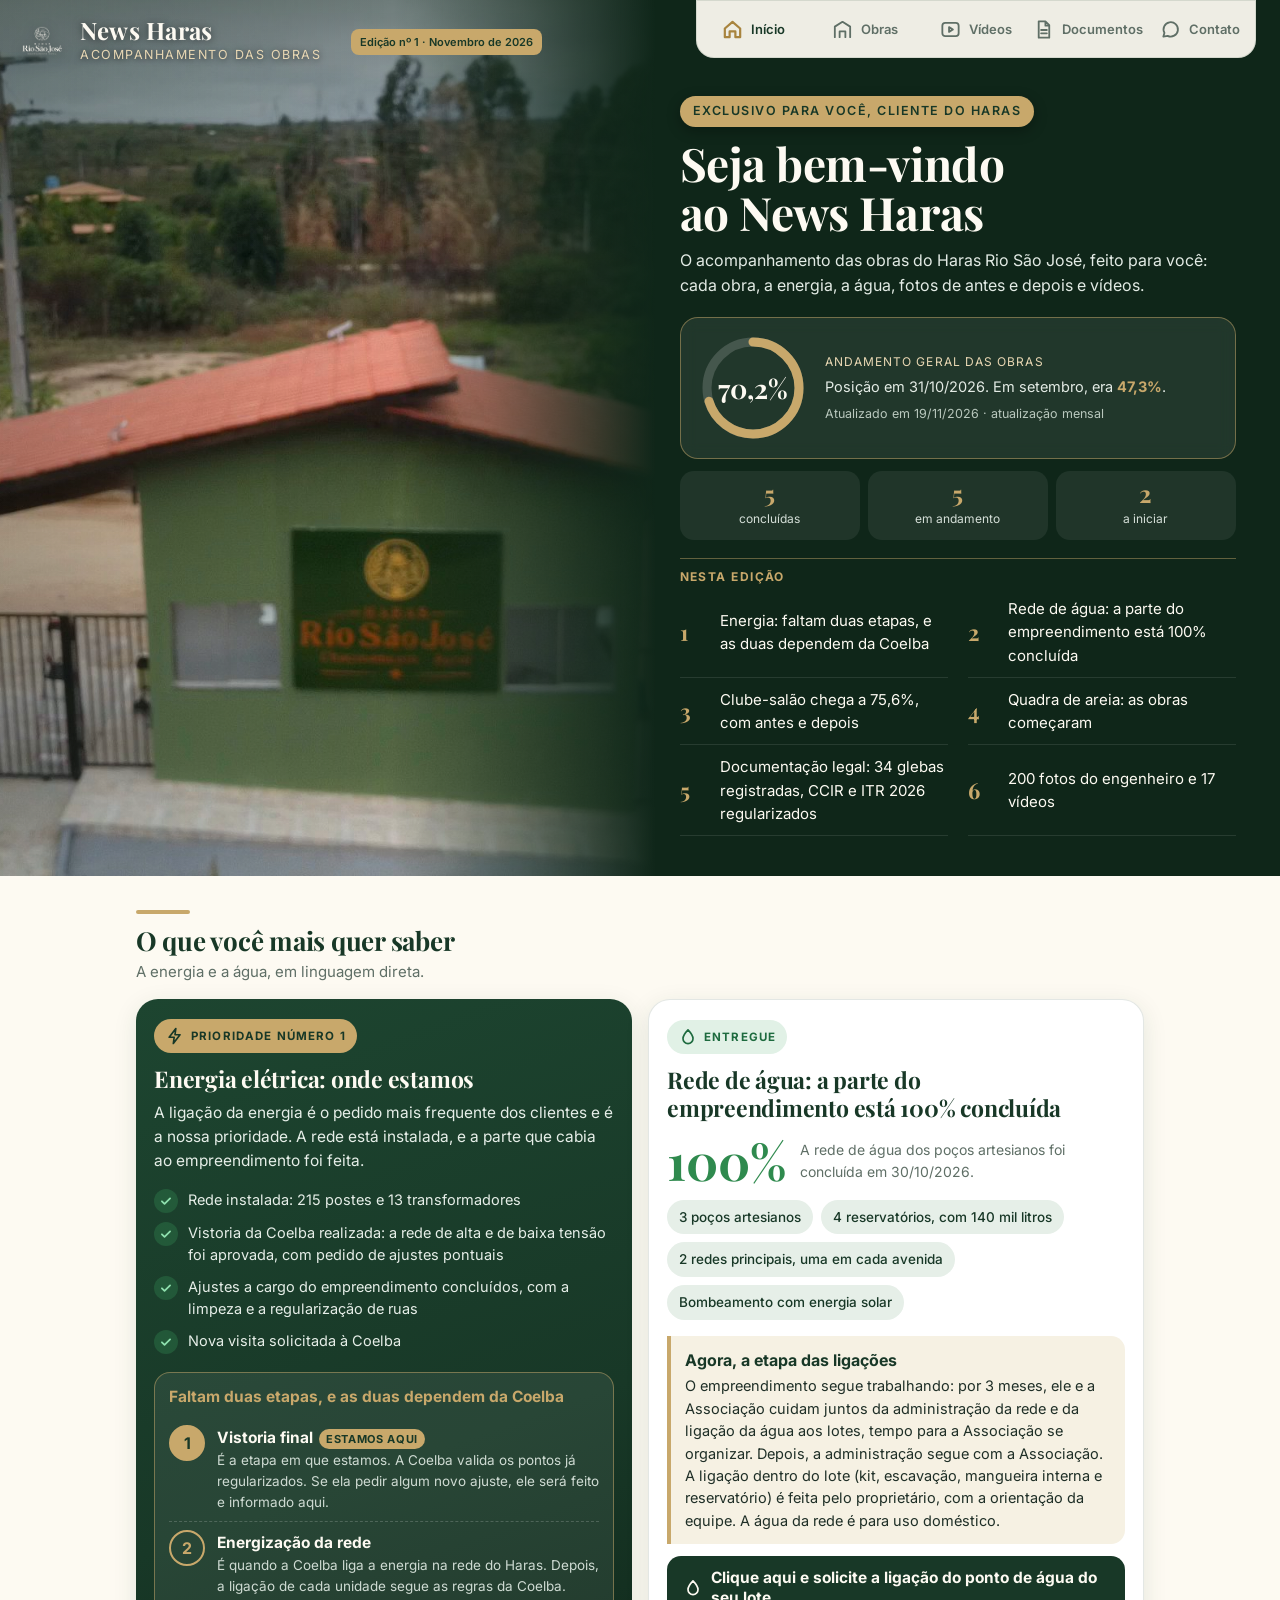
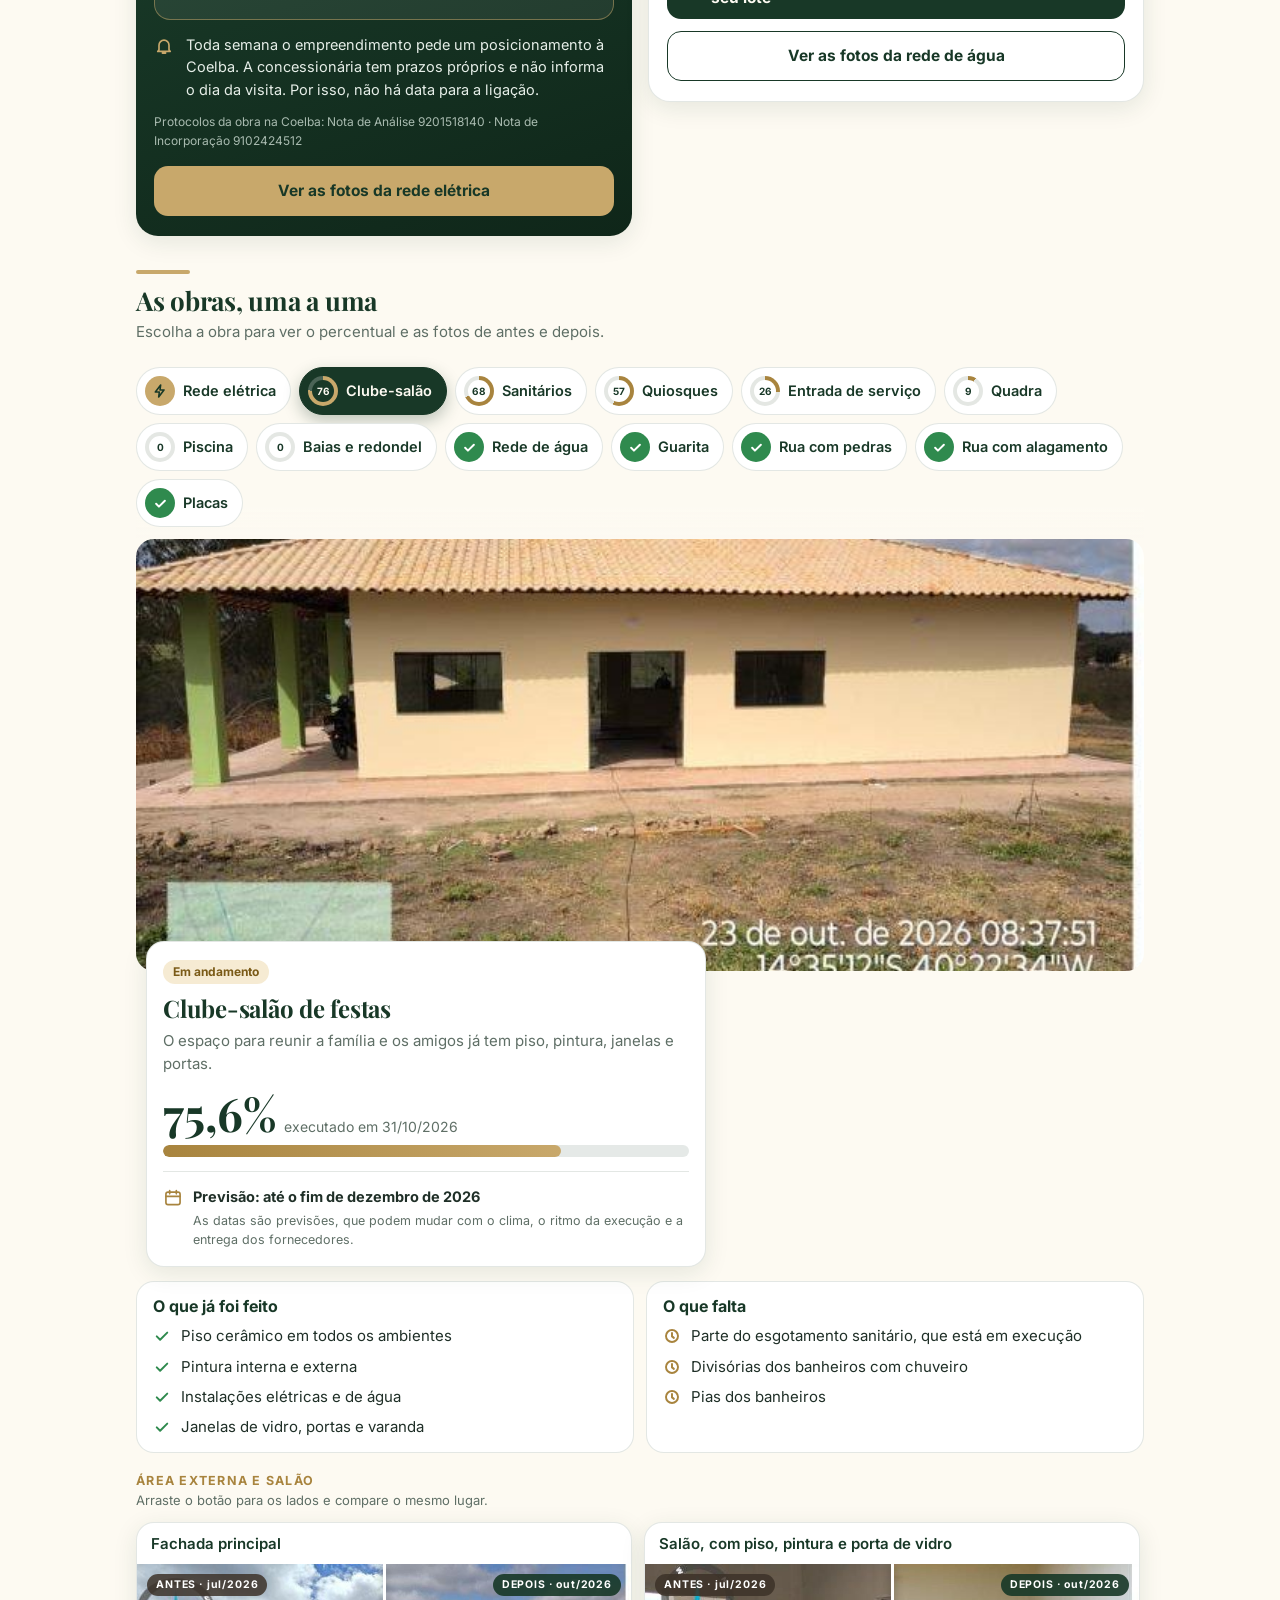
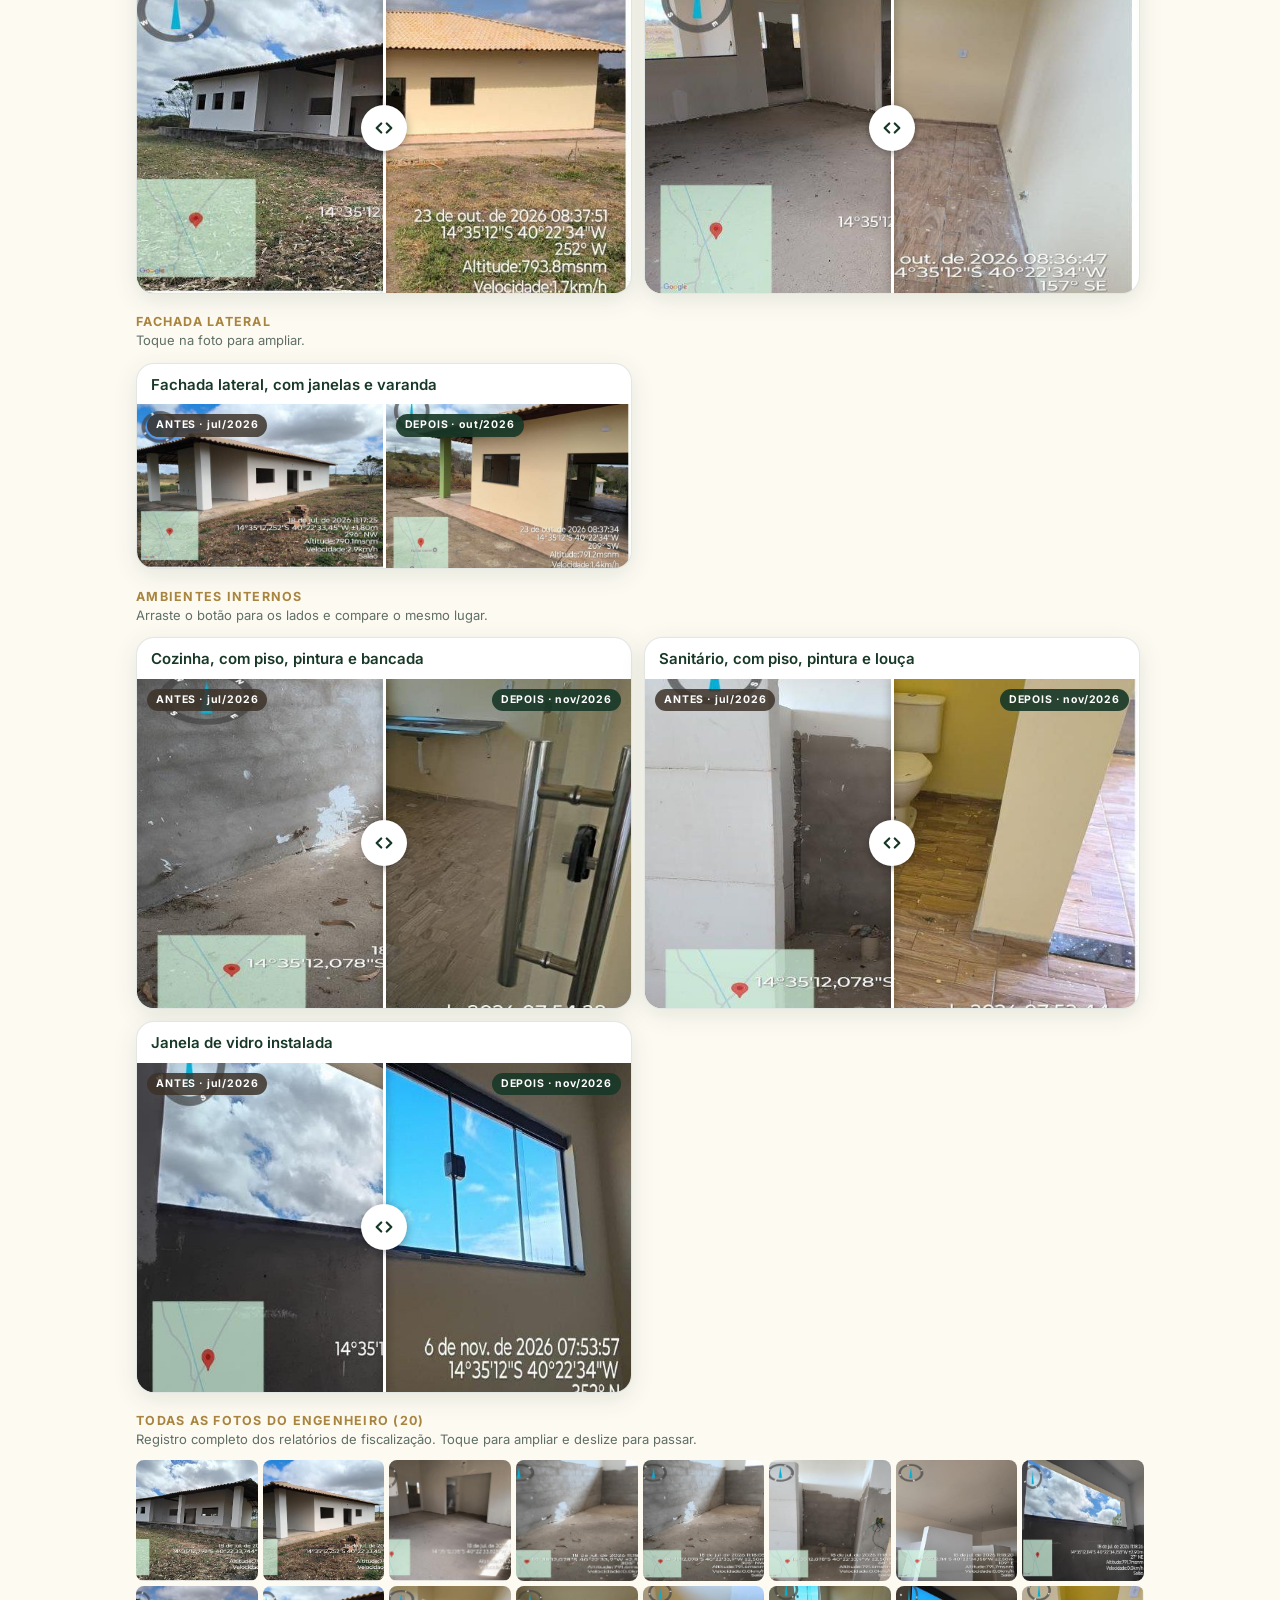
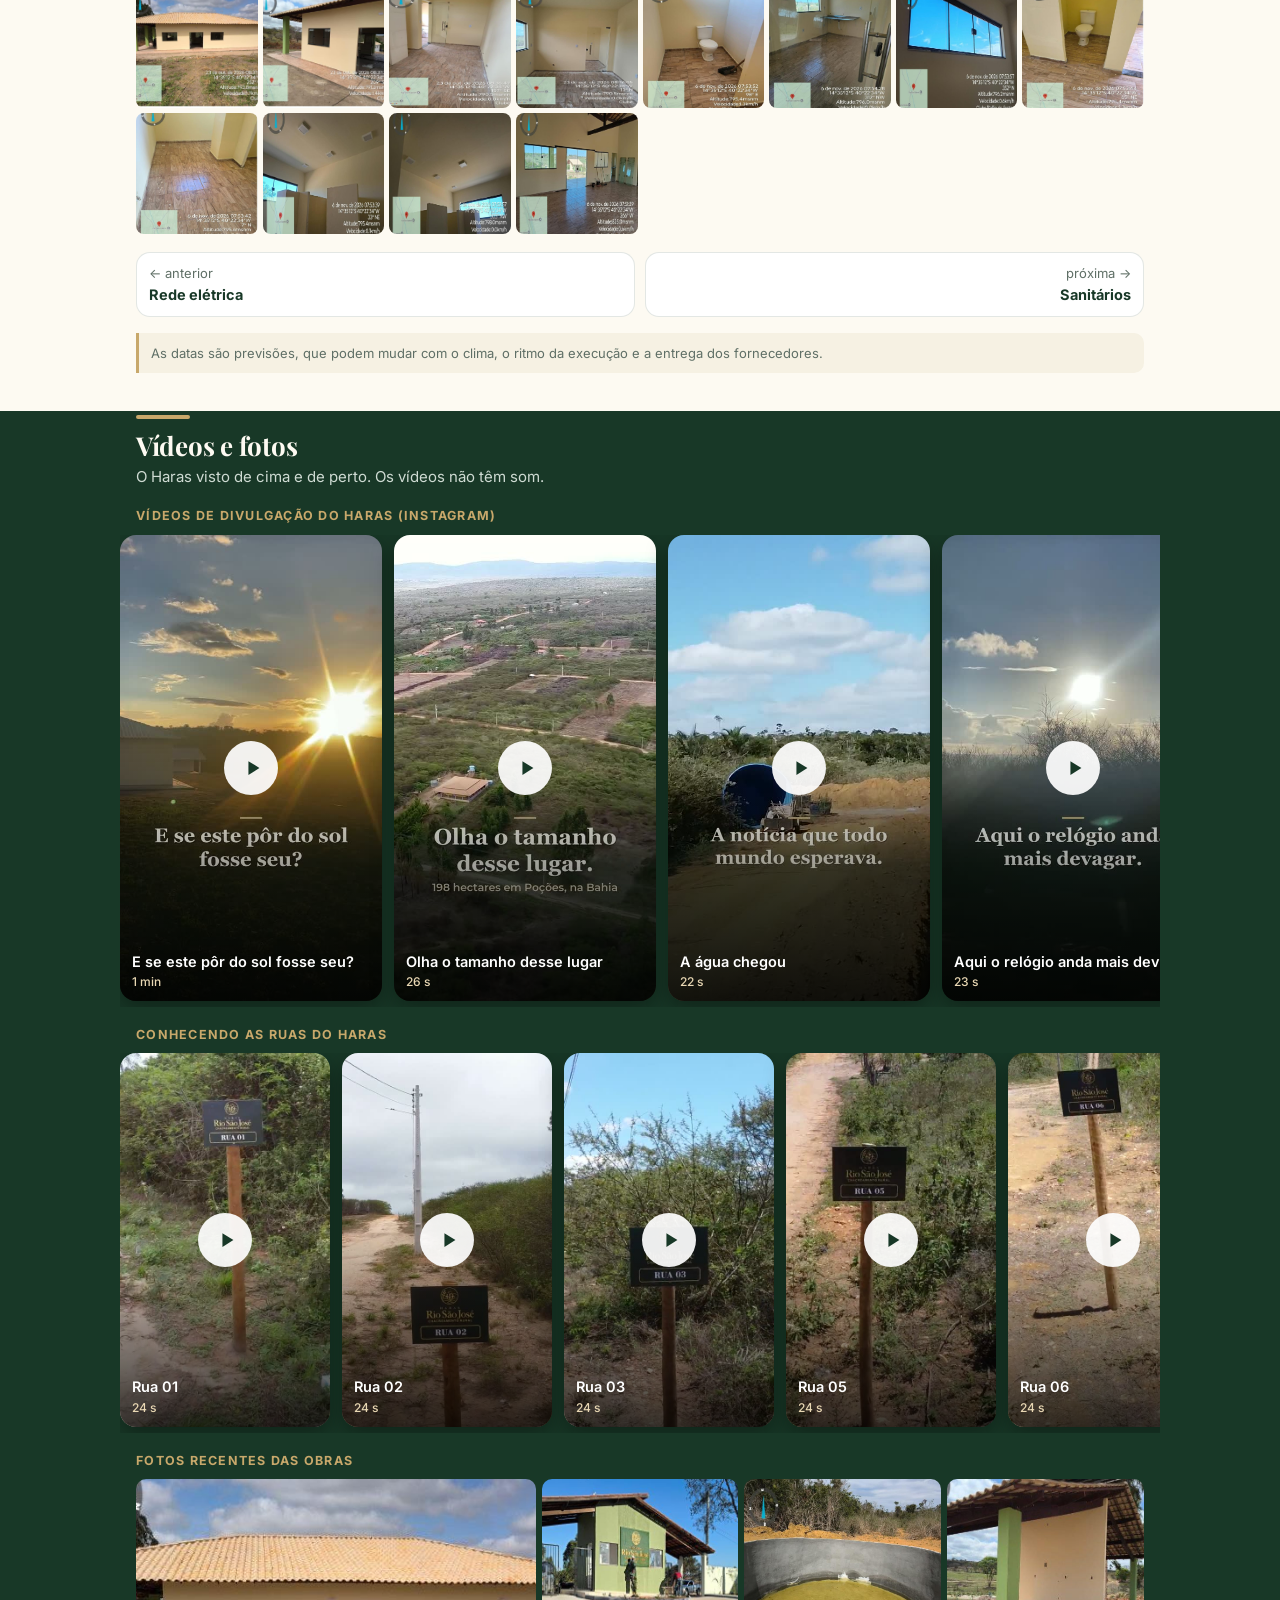
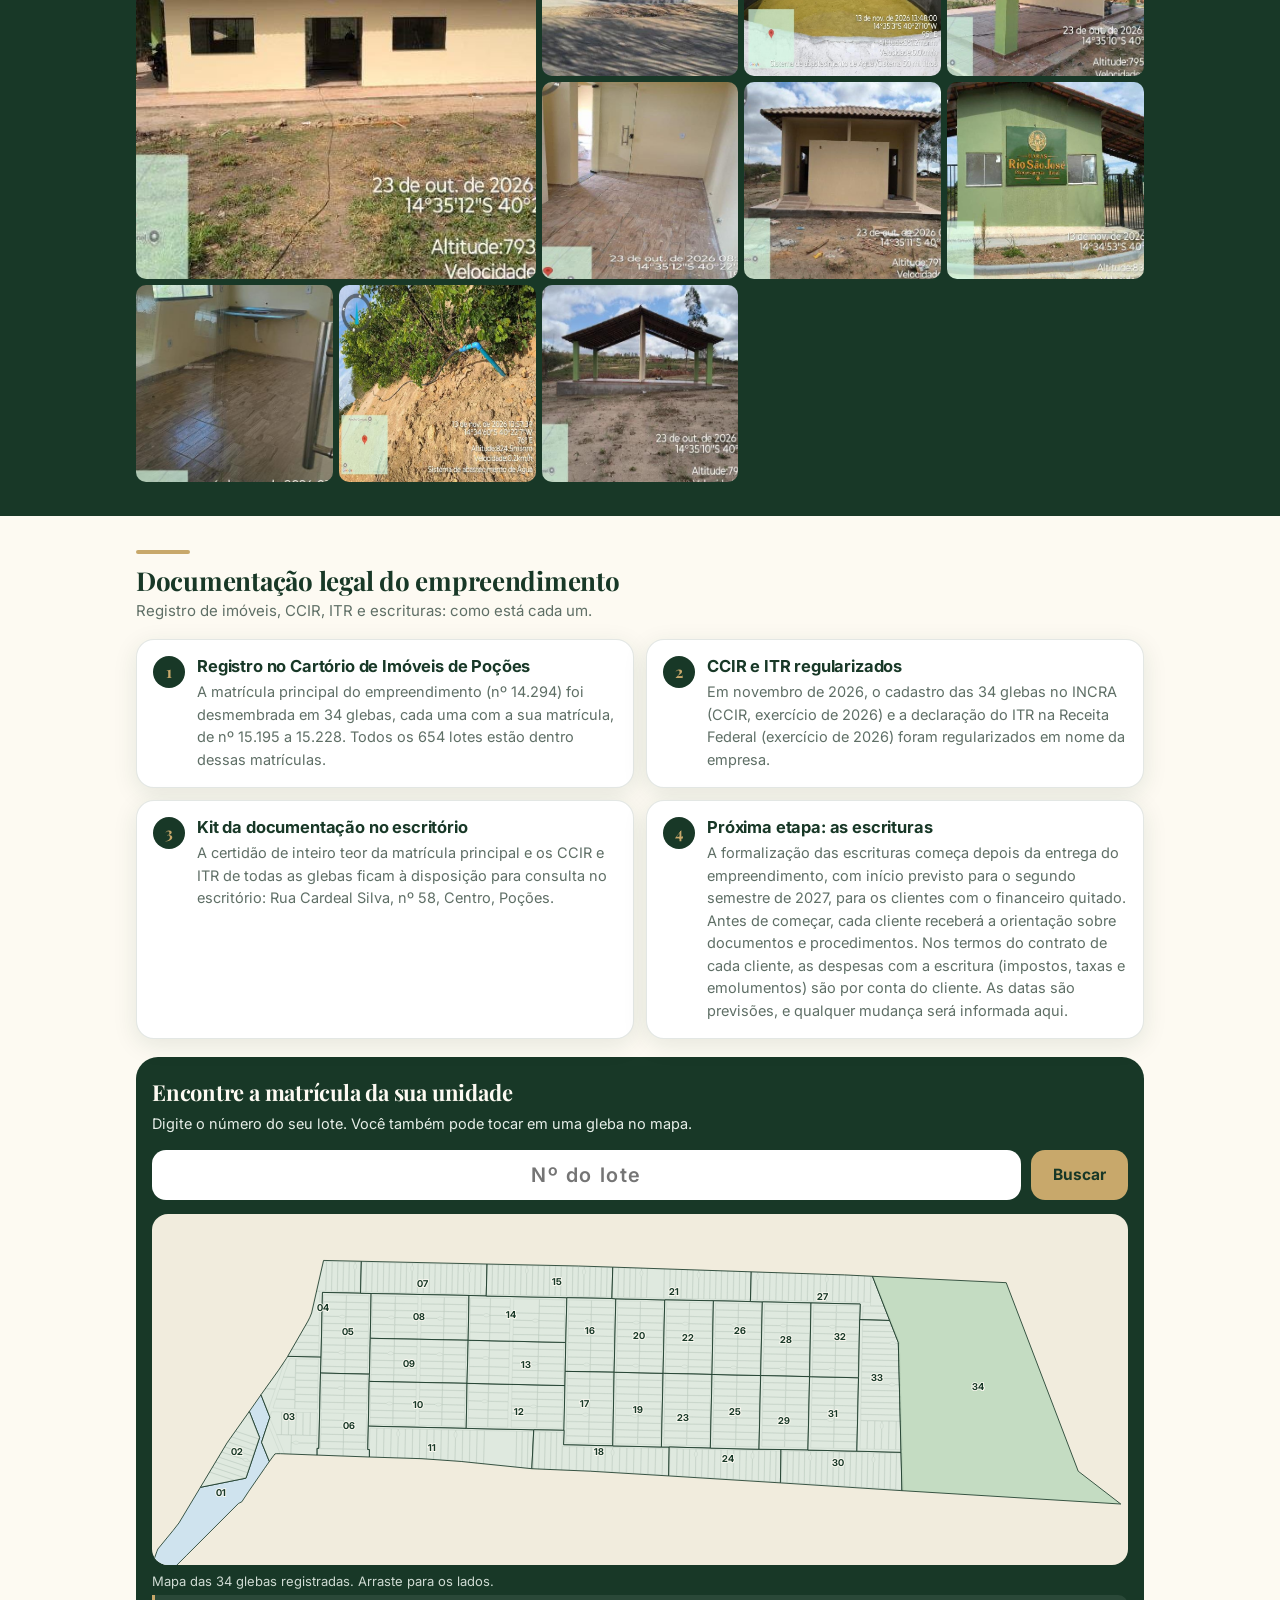
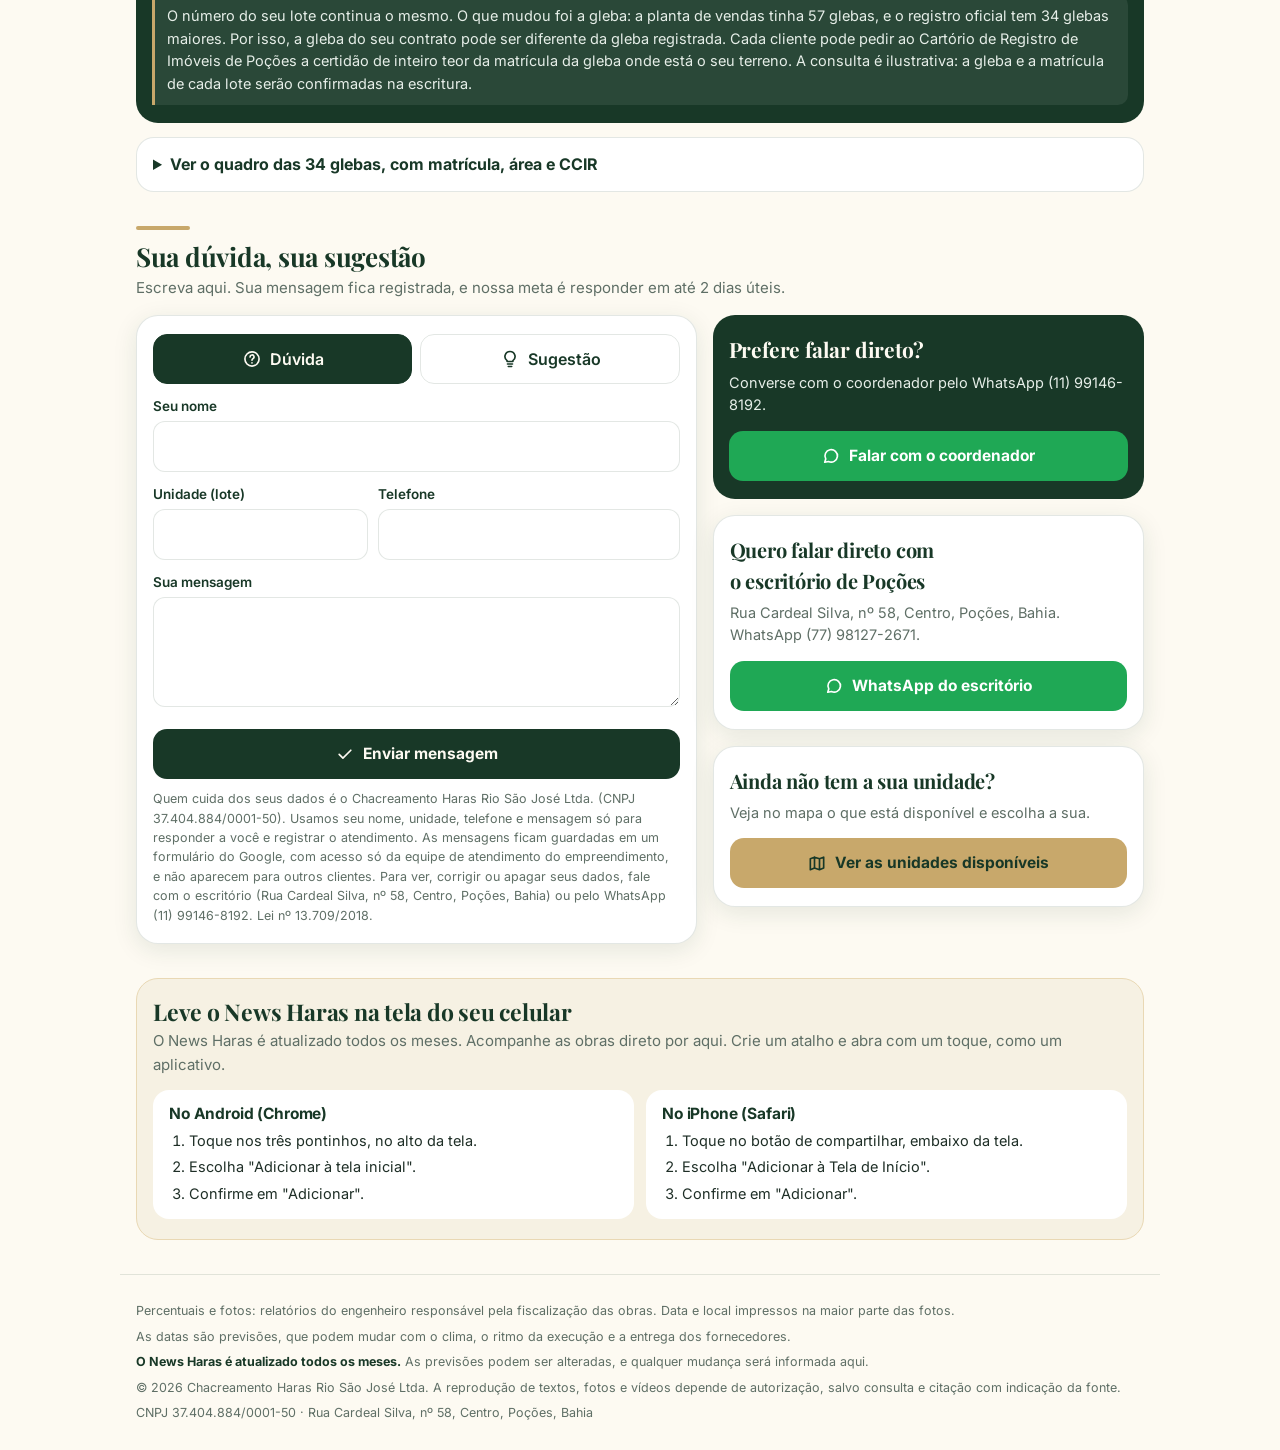
==== commit 81d0b79e: "News Haras: caminho em destaque para as unidades disponíveis (mapa de vendas) Co-Authored-By: Claude" ====
--- a/index.html
+++ b/index.html
@@ -37,6 +37,6 @@
   </nav>
   <div class="modal" id="modal" hidden><button class="fechar" aria-label="Fechar">×</button><button class="seta e" data-passar="-1" aria-label="Foto anterior">‹</button><div class="palco"></div><button class="seta d" data-passar="1" aria-label="Próxima foto">›</button><p class="leg"></p></div>
   <noscript><p style="padding:24px">Para ver o andamento das obras, ative o JavaScript do navegador.</p></noscript>
-  <script src="js/app.js?v=20261119i"></script>
+  <script src="js/app.js?v=20261126a"></script>
 </body>
 </html>
